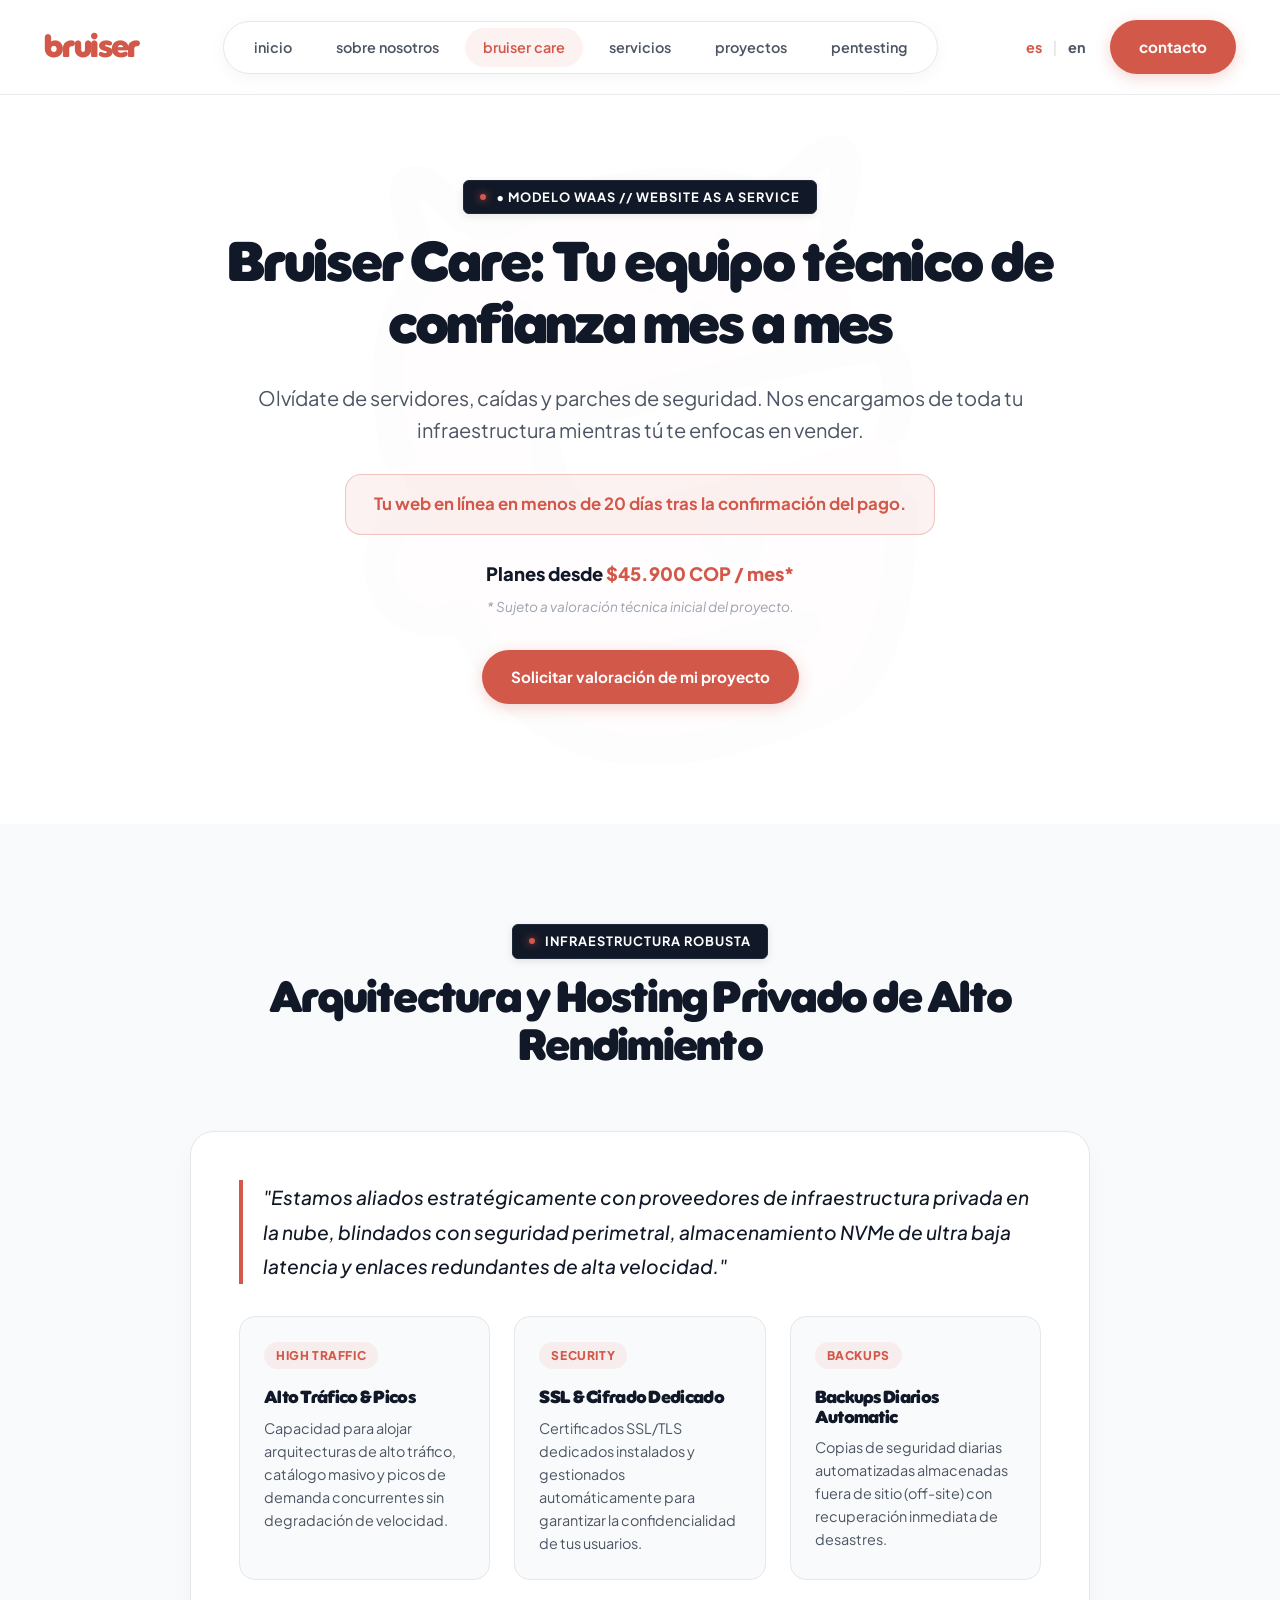
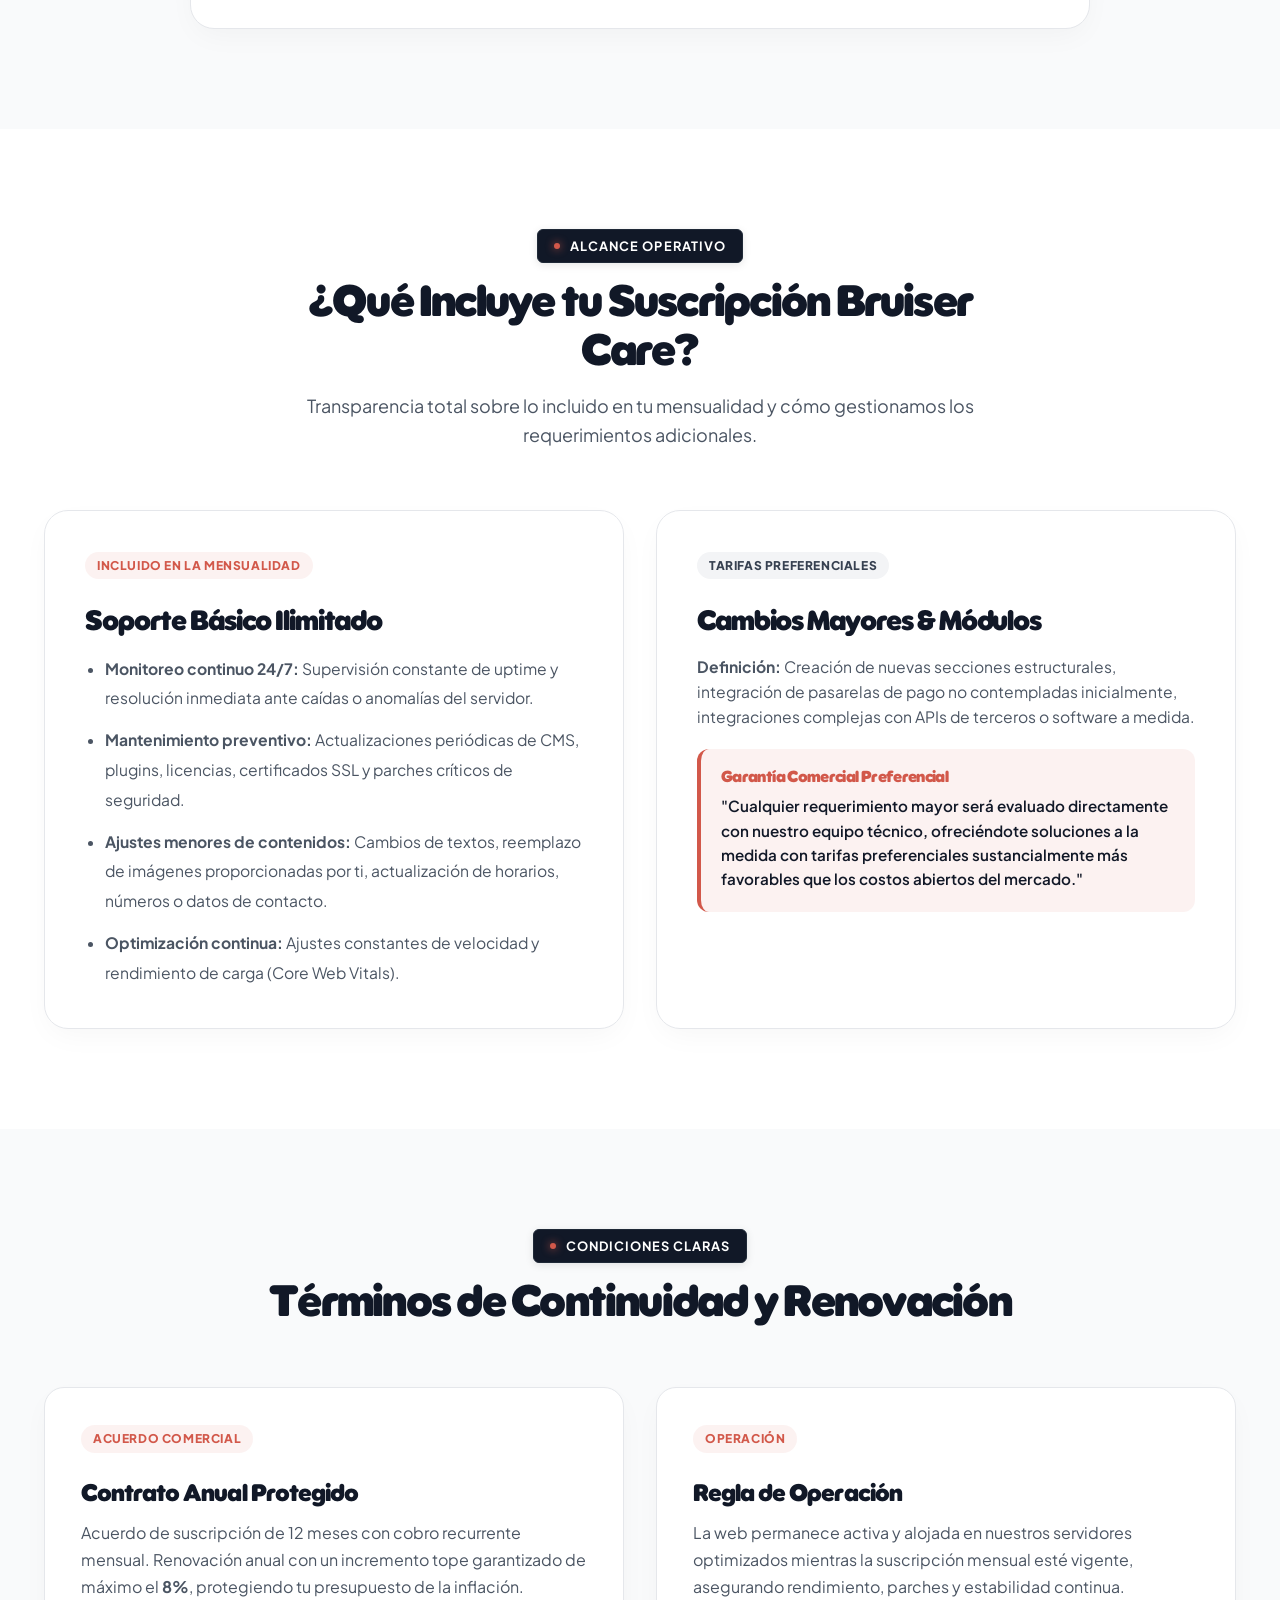
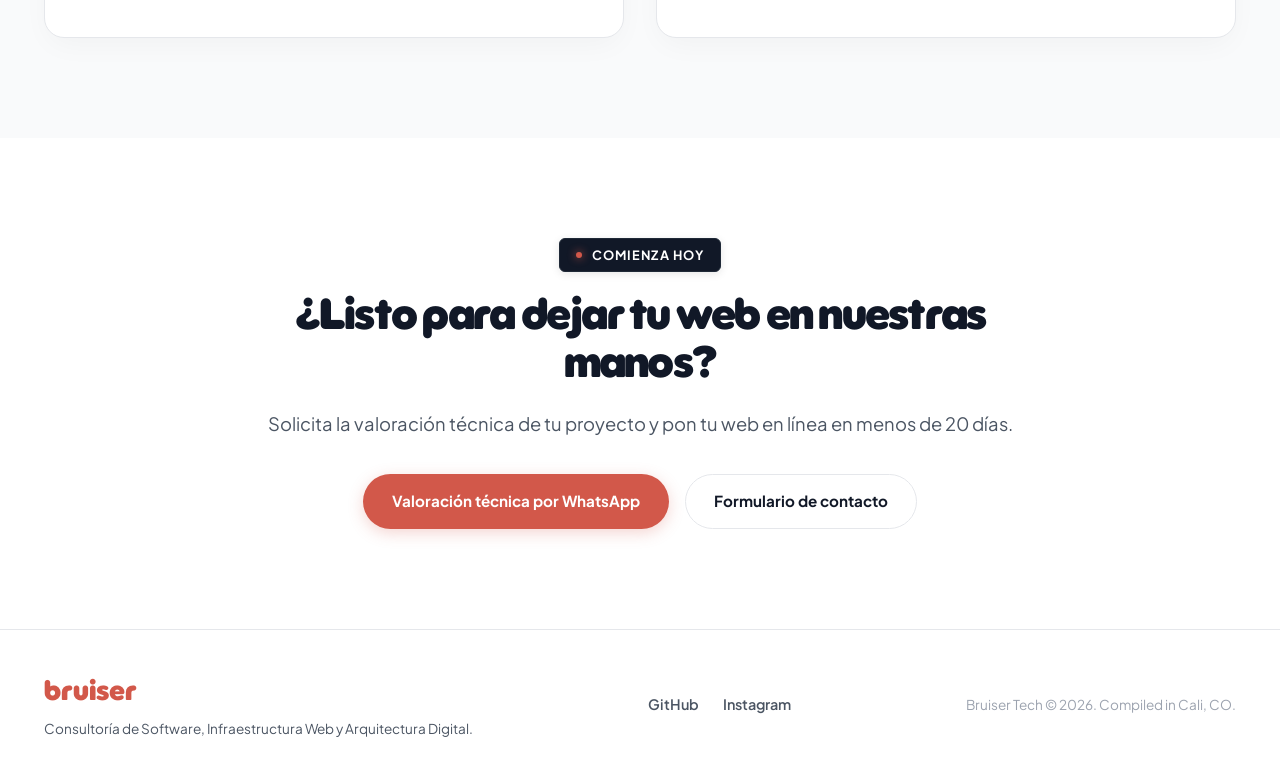
==== bruisercare.html @ eb66a550 "feat: implement Bruiser Care WaaS commercial architecture - Add "bruiser care" navigation link to al" ====
<!DOCTYPE html>
<html lang="es">
<head>
    <meta charset="UTF-8">
    <meta name="viewport" content="width=device-width, initial-scale=1.0">
    <title>Bruiser Care | Website as a Service (WaaS) & Infraestructura Administrada</title>
    <link rel="icon" type="image/png" href="bruisertech.png">
    <link rel="stylesheet" href="style.css">
</head>
<body>

    <!-- Header Navigation -->
    <header class="navbar" id="navbar">
        <div class="nav-container container">
            <a href="index.html" class="nav-logo">
                <span class="logo-text">bruiser</span>
            </a>

            <nav class="nav-menu" id="nav-menu">
                <div class="pill-nav">
                    <a href="index.html" class="nav-link" data-i18n="nav_home">inicio</a>
                    <a href="nosotros.html" class="nav-link" data-i18n="nav_about">sobre nosotros</a>
                    <a href="bruisercare.html" class="nav-link active" data-i18n="nav_bruisercare">bruiser care</a>
                    <a href="servicios.html" class="nav-link" data-i18n="nav_services">servicios</a>
                    <a href="proyectos.html" class="nav-link" data-i18n="nav_projects">proyectos</a>
                    <a href="pentesting.html" class="nav-link" data-i18n="nav_pentesting">pentesting</a>
                </div>
            </nav>

            <div class="nav-actions">
                <div class="lang-toggle">
                    <button class="lang-btn active" id="lang-es" data-lang="es">es</button>
                    <span class="lang-divider">|</span>
                    <button class="lang-btn" id="lang-en" data-lang="en">en</button>
                </div>
                <a href="contacto.html" class="btn btn-primary nav-cta" data-i18n="nav_contact">contacto</a>
                <button class="mobile-toggle" id="mobile-toggle" aria-label="Menu">
                    <span></span>
                    <span></span>
                    <span></span>
                </button>
            </div>
        </div>
    </header>

    <main>
        <!-- 1. Hero Section: Bruiser Care -->
        <section class="hero-section section-padding">
            <div class="container hero-content">
                <div class="badge">
                    <span class="badge-dot"></span>
                    <span data-i18n="care_badge">• MODELO WAAS // WEBSITE AS A SERVICE</span>
                </div>
                <h1 class="hero-title" style="margin-top: 20px; font-size: 3.5rem;" data-i18n="care_title">
                    Bruiser Care: Tu equipo técnico de confianza mes a mes
                </h1>
                <p class="hero-subtitle" style="max-width: 800px; margin-bottom: 28px;" data-i18n="care_subtitle">
                    Olvídate de servidores, caídas y parches de seguridad. Nos encargamos de toda tu infraestructura mientras tú te enfocas en vender.
                </p>

                <!-- Highlight Banner -->
                <div style="background-color: var(--brand-coral-light); border: 1px solid rgba(210, 88, 74, 0.3); border-radius: 16px; padding: 16px 28px; margin-bottom: 24px; font-weight: 700; color: var(--brand-coral); font-size: 1.05rem;" data-i18n="care_speed_highlight">
                    Tu web en línea en menos de 20 días tras la confirmación del pago.
                </div>

                <!-- Price Anchor -->
                <p style="font-size: 1.15rem; font-weight: 800; color: var(--text-primary); margin-bottom: 8px;" data-i18n="care_price_anchor">
                    Planes desde <span style="color: var(--brand-coral);">$45.900 COP / mes*</span>
                </p>
                <p style="font-size: 0.85rem; color: var(--text-muted); font-style: italic; margin-bottom: 32px;" data-i18n="price_disclaimer">
                    * Sujeto a valoración técnica inicial del proyecto.
                </p>

                <!-- CTA Button -->
                <div class="hero-ctas">
                    <a href="https://wa.me/573053862774?text=Hola%20Bruiser%20Tech%2C%20quisiera%20solicitar%20una%20valoraci%C3%B3n%20t%C3%A9cnica%20de%20mi%20proyecto%20para%20Bruiser%20Care" target="_blank" rel="noopener noreferrer" class="btn btn-primary" data-i18n="care_hero_cta">
                        Solicitar valoración de mi proyecto
                    </a>
                </div>
            </div>
        </section>

        <!-- 2. Technical Block: High-Performance Infrastructure -->
        <section class="section-padding bg-secondary">
            <div class="container">
                <div class="section-header">
                    <div class="badge">
                        <span class="badge-dot"></span>
                        <span data-i18n="infra_badge">Infraestructura Robusta</span>
                    </div>
                    <h2 data-i18n="infra_title">Arquitectura y Hosting Privado de Alto Rendimiento</h2>
                </div>

                <div style="max-width: 900px; margin: 0 auto; background-color: var(--bg-card); border: 1px solid var(--border-color); border-radius: 24px; padding: 48px; box-shadow: var(--shadow-card);" class="card-hover">
                    <p style="font-size: 1.2rem; line-height: 1.8; color: var(--text-primary); font-weight: 500; margin-bottom: 32px; font-style: italic; border-left: 4px solid var(--brand-coral); padding-left: 20px;" data-i18n="infra_quote">
                        "Estamos aliados estratégicamente con proveedores de infraestructura privada en la nube, blindados con seguridad perimetral, almacenamiento NVMe de ultra baja latencia y enlaces redundantes de alta velocidad."
                    </p>

                    <div style="display: grid; grid-template-columns: repeat(3, 1fr); gap: 24px;" class="infra-grid">
                        <div style="background-color: var(--bg-secondary); border: 1px solid var(--border-color); border-radius: 16px; padding: 24px;">
                            <span class="service-badge">HIGH TRAFFIC</span>
                            <h4 style="font-size: 1.1rem; margin-bottom: 8px;" data-i18n="infra_feat1_title">Alto Tráfico & Picos</h4>
                            <p style="font-size: 0.9rem; color: var(--text-secondary);" data-i18n="infra_feat1_desc">Capacidad para alojar arquitecturas de alto tráfico, catálogo masivo y picos de demanda concurrentes sin degradación de velocidad.</p>
                        </div>

                        <div style="background-color: var(--bg-secondary); border: 1px solid var(--border-color); border-radius: 16px; padding: 24px;">
                            <span class="service-badge">SECURITY</span>
                            <h4 style="font-size: 1.1rem; margin-bottom: 8px;" data-i18n="infra_feat2_title">SSL & Cifrado Dedicado</h4>
                            <p style="font-size: 0.9rem; color: var(--text-secondary);" data-i18n="infra_feat2_desc">Certificados SSL/TLS dedicados instalados y gestionados automáticamente para garantizar la confidencialidad de tus usuarios.</p>
                        </div>

                        <div style="background-color: var(--bg-secondary); border: 1px solid var(--border-color); border-radius: 16px; padding: 24px;">
                            <span class="service-badge">BACKUPS</span>
                            <h4 style="font-size: 1.1rem; margin-bottom: 8px;" data-i18n="infra_feat3_title">Backups Diarios Automatic</h4>
                            <p style="font-size: 0.9rem; color: var(--text-secondary);" data-i18n="infra_feat3_desc">Copias de seguridad diarias automatizadas almacenadas fuera de sitio (off-site) con recuperación inmediata de desastres.</p>
                        </div>
                    </div>
                </div>
            </div>
        </section>

        <!-- 3. Service Scope: Basic Support vs. Major Changes -->
        <section class="section-padding">
            <div class="container">
                <div class="section-header">
                    <div class="badge">
                        <span class="badge-dot"></span>
                        <span data-i18n="scope_badge">Alcance Operativo</span>
                    </div>
                    <h2 data-i18n="scope_title">¿Qué Incluye tu Suscripción Bruiser Care?</h2>
                    <p data-i18n="scope_subtitle">Transparencia total sobre lo incluido en tu mensualidad y cómo gestionamos los requerimientos adicionales.</p>
                </div>

                <div style="display: grid; grid-template-columns: 1fr 1fr; gap: 32px;" class="two-paths-grid">
                    <!-- Column 1: Soporte Básico Ilimitado -->
                    <div style="background-color: var(--bg-card); border: 1px solid var(--border-color); border-radius: 24px; padding: 40px; box-shadow: var(--shadow-card);" class="card-hover">
                        <div style="margin-bottom: 16px;">
                            <span class="service-badge">INCLUIDO EN LA MENSUALIDAD</span>
                            <h3 style="font-size: 1.75rem; color: var(--text-primary); margin-top: 8px;" data-i18n="scope_basic_title">Soporte Básico Ilimitado</h3>
                        </div>

                        <ul style="padding-left: 20px; color: var(--text-secondary); font-size: 0.98rem; line-height: 1.9; display: flex; flex-direction: column; gap: 12px;">
                            <li data-i18n="scope_basic_1"><strong>Monitoreo continuo 24/7:</strong> Supervisión constante de uptime y resolución inmediata ante caídas o anomalías del servidor.</li>
                            <li data-i18n="scope_basic_2"><strong>Mantenimiento preventivo:</strong> Actualizaciones periódicas de CMS, plugins, licencias, certificados SSL y parches críticos de seguridad.</li>
                            <li data-i18n="scope_basic_3"><strong>Ajustes menores de contenidos:</strong> Cambios de textos, reemplazo de imágenes proporcionadas por ti, actualización de horarios, números o datos de contacto.</li>
                            <li data-i18n="scope_basic_4"><strong>Optimización continua:</strong> Ajustes constantes de velocidad y rendimiento de carga (Core Web Vitals).</li>
                        </ul>
                    </div>

                    <!-- Column 2: Cambios Mayores & Nuevos Módulos -->
                    <div style="background-color: var(--bg-card); border: 1px solid var(--border-color); border-radius: 24px; padding: 40px; box-shadow: var(--shadow-card);" class="card-hover">
                        <div style="margin-bottom: 16px;">
                            <span class="service-badge" style="background: #f3f4f6; color: #374151;">TARIFAS PREFERENCIALES</span>
                            <h3 style="font-size: 1.75rem; color: var(--text-primary); margin-top: 8px;" data-i18n="scope_major_title">Cambios Mayores & Módulos</h3>
                        </div>

                        <p style="color: var(--text-secondary); font-size: 0.98rem; line-height: 1.6; margin-bottom: 20px;" data-i18n="scope_major_def">
                            <strong>Definición:</strong> Creación de nuevas secciones estructurales, integración de pasarelas de pago no contempladas inicialmente, integraciones complejas con APIs de terceros o software a medida.
                        </p>

                        <div style="background-color: var(--brand-coral-light); border-left: 4px solid var(--brand-coral); border-radius: 12px; padding: 20px; margin-top: 20px;">
                            <h4 style="font-size: 1rem; color: var(--brand-coral); margin-bottom: 8px;" data-i18n="scope_guarantee_title">Garantía Comercial Preferencial</h4>
                            <p style="font-size: 0.95rem; color: var(--text-primary); font-weight: 600; line-height: 1.6;" data-i18n="scope_guarantee_desc">
                                "Cualquier requerimiento mayor será evaluado directamente con nuestro equipo técnico, ofreciéndote soluciones a la medida con tarifas preferenciales sustancialmente más favorables que los costos abiertos del mercado."
                            </p>
                        </div>
                    </div>
                </div>
            </div>
        </section>

        <!-- 4. Terms & Continuity -->
        <section class="section-padding bg-secondary">
            <div class="container">
                <div class="section-header">
                    <div class="badge">
                        <span class="badge-dot"></span>
                        <span data-i18n="terms_badge">Condiciones Claras</span>
                    </div>
                    <h2 data-i18n="terms_title">Términos de Continuidad y Renovación</h2>
                </div>

                <div style="display: grid; grid-template-columns: 1fr 1fr; gap: 32px;" class="two-paths-grid">
                    <div style="background-color: var(--bg-card); border: 1px solid var(--border-color); border-radius: 20px; padding: 36px; box-shadow: var(--shadow-card);" class="card-hover">
                        <span class="service-badge">ACUERDO COMERCIAL</span>
                        <h3 style="font-size: 1.5rem; margin-top: 8px; margin-bottom: 12px;" data-i18n="terms_contract_title">Contrato Anual Protegido</h3>
                        <p style="color: var(--text-secondary); font-size: 1rem; line-height: 1.7;" data-i18n="terms_contract_desc">
                            Acuerdo de suscripción de 12 meses con cobro recurrente mensual. Renovación anual con un incremento tope garantizado de máximo el <strong>8%</strong>, protegiendo tu presupuesto de la inflación.
                        </p>
                    </div>

                    <div style="background-color: var(--bg-card); border: 1px solid var(--border-color); border-radius: 20px; padding: 36px; box-shadow: var(--shadow-card);" class="card-hover">
                        <span class="service-badge">OPERACIÓN</span>
                        <h3 style="font-size: 1.5rem; margin-top: 8px; margin-bottom: 12px;" data-i18n="terms_rule_title">Regla de Operación</h3>
                        <p style="color: var(--text-secondary); font-size: 1rem; line-height: 1.7;" data-i18n="terms_rule_desc">
                            La web permanece activa y alojada en nuestros servidores optimizados mientras la suscripción mensual esté vigente, asegurando rendimiento, parches y estabilidad continua.
                        </p>
                    </div>
                </div>
            </div>
        </section>

        <!-- 5. Final CTA / Contact Block -->
        <section class="section-padding">
            <div class="container text-center" style="text-align: center; max-width: 800px; margin: 0 auto;">
                <div class="badge" style="margin: 0 auto 20px;">
                    <span class="badge-dot"></span>
                    <span data-i18n="care_cta_badge">Comienza Hoy</span>
                </div>
                <h2 style="font-size: 2.75rem; margin-bottom: 20px;" data-i18n="care_cta_title">¿Listo para dejar tu web en nuestras manos?</h2>
                <p style="color: var(--text-secondary); font-size: 1.15rem; margin-bottom: 36px;" data-i18n="care_cta_desc">
                    Solicita la valoración técnica de tu proyecto y pon tu web en línea en menos de 20 días.
                </p>

                <div style="display: flex; gap: 16px; justify-content: center; flex-wrap: wrap;">
                    <a href="https://wa.me/573053862774?text=Hola%20Bruiser%20Tech%2C%20quisiera%20solicitar%20una%20valoraci%C3%B3n%20t%C3%A9cnica%20para%20Bruiser%20Care" target="_blank" rel="noopener noreferrer" class="btn btn-primary" data-i18n="care_cta_wa">
                        Valoración técnica por WhatsApp
                    </a>
                    <a href="contacto.html" class="btn btn-secondary" data-i18n="care_cta_form">
                        Formulario de contacto
                    </a>
                </div>
            </div>
        </section>
    </main>

    <!-- Footer -->
    <footer class="footer">
        <div class="container footer-container">
            <div class="footer-brand">
                <a href="index.html" class="footer-logo">bruiser</a>
                <p data-i18n="footer_tagline">Consultoría de Software, Infraestructura Web y Arquitectura Digital.</p>
            </div>

            <div class="footer-links">
                <a href="https://github.com/bruisertech" target="_blank" rel="noopener noreferrer">GitHub</a>
                <a href="https://www.instagram.com/bruiser.tech" target="_blank" rel="noopener noreferrer">Instagram</a>
            </div>

            <div class="footer-copy">
                <p>Bruiser Tech &copy; 2026. Compiled in Cali, CO.</p>
            </div>
        </div>
    </footer>

    <script src="script.js"></script>
</body>
</html>
---- style.css ----
@import url('https://fonts.googleapis.com/css2?family=Plus+Jakarta+Sans:wght@400;500;600;700;800&display=swap');

@font-face {
    font-family: 'LT Saeada Black';
    src: url('LTSaeada-Black.otf') format('opentype');
    font-weight: 900;
    font-style: normal;
    font-display: swap;
}

:root {
    --bg-white: #ffffff;
    --bg-secondary: #f9fafb;
    --bg-card: #ffffff;
    --text-primary: #111827;
    --text-secondary: #4b5563;
    --text-muted: #9ca3af;
    --brand-coral: #d2584a;
    --brand-coral-hover: #e05a47;
    --brand-coral-light: rgba(210, 88, 74, 0.08);
    --border-color: #e5e7eb;
    --border-hover: #d1d5db;
    --shadow-subtle: 0 4px 20px -2px rgba(0, 0, 0, 0.05);
    --shadow-card: 0 10px 30px -5px rgba(0, 0, 0, 0.04);
    --shadow-hover: 0 20px 35px -10px rgba(210, 88, 74, 0.12);
    --font-heading: 'LT Saeada Black', sans-serif;
    --font-body: 'Plus Jakarta Sans', 'Inter', system-ui, -apple-system, sans-serif;
    --max-width: 1240px;
    --transition-fast: 0.2s ease;
    --transition-smooth: 0.3s cubic-bezier(0.16, 1, 0.3, 1);
}

* {
    margin: 0;
    padding: 0;
    box-sizing: border-box;
}

html {
    scroll-behavior: smooth;
    font-size: 16px;
}

body {
    background-color: var(--bg-white);
    font-family: var(--font-body);
    color: var(--text-primary);
    line-height: 1.6;
    overflow-x: hidden;
    position: relative;
    -webkit-font-smoothing: antialiased;
    -moz-osx-font-smoothing: grayscale;
}

/* Watermark Ambient Background */
body::before {
    content: '';
    position: fixed;
    top: 50%;
    left: 50%;
    transform: translate(-50%, -50%);
    width: 70vw;
    height: 70vh;
    max-width: 900px;
    max-height: 900px;
    background-image: url('bruisertech.png');
    background-position: center;
    background-repeat: no-repeat;
    background-size: contain;
    opacity: 0.012;
    pointer-events: none;
    z-index: 0;
}

h1, h2, h3, h4, h5, h6 {
    font-family: var(--font-heading);
    letter-spacing: -0.04em;
    color: var(--text-primary);
    line-height: 1.1;
}

a {
    color: inherit;
    text-decoration: none;
    transition: color var(--transition-fast);
}

.container {
    width: 100%;
    max-width: var(--max-width);
    margin: 0 auto;
    padding: 0 24px;
    position: relative;
    z-index: 1;
}

/* Utility badge & pill components */
.badge {
    display: inline-flex;
    align-items: center;
    gap: 10px;
    padding: 6px 16px;
    border-radius: 6px;
    font-family: var(--font-body);
    font-size: 0.8rem;
    font-weight: 700;
    text-transform: uppercase;
    letter-spacing: 0.08em;
    background-color: #111827;
    color: #ffffff;
    border: 1px solid #1f2937;
    width: fit-content;
    box-shadow: 0 2px 8px rgba(0, 0, 0, 0.1);
}

.badge-dot {
    width: 6px;
    height: 6px;
    border-radius: 50%;
    background-color: var(--brand-coral);
    box-shadow: 0 0 8px var(--brand-coral);
}

/* Button styles */
.btn {
    display: inline-flex;
    align-items: center;
    justify-content: center;
    gap: 10px;
    padding: 14px 28px;
    border-radius: 9999px;
    font-family: var(--font-body);
    font-size: 0.95rem;
    font-weight: 700;
    cursor: pointer;
    transition: all var(--transition-smooth);
    border: 1px solid transparent;
    text-align: center;
    white-space: nowrap;
}

.btn-primary {
    background-color: var(--brand-coral);
    color: #ffffff;
    box-shadow: 0 4px 15px rgba(210, 88, 74, 0.25);
}

.btn-primary:hover {
    background-color: var(--brand-coral-hover);
    transform: translateY(-2px);
    box-shadow: 0 8px 25px rgba(210, 88, 74, 0.35);
}

.btn-secondary {
    background-color: transparent;
    color: var(--text-primary);
    border-color: var(--border-color);
}

.btn-secondary:hover {
    border-color: var(--brand-coral);
    color: var(--brand-coral);
    background-color: var(--bg-secondary);
    transform: translateY(-2px);
}

.btn-full {
    width: 100%;
}

/* Section Header standard */
.section-header {
    text-align: center;
    max-width: 780px;
    margin: 0 auto 60px;
}

.section-header h2 {
    font-size: 2.75rem;
    margin-top: 16px;
    margin-bottom: 16px;
}

.section-header p {
    font-size: 1.125rem;
    color: var(--text-secondary);
}

.bg-secondary {
    background-color: var(--bg-secondary);
}

.section-padding {
    padding: 100px 0;
    position: relative;
    z-index: 1;
}

.card-hover {
    transition: transform var(--transition-smooth), box-shadow var(--transition-smooth), border-color var(--transition-smooth);
}

.card-hover:hover {
    transform: translateY(-5px);
    box-shadow: var(--shadow-hover);
    border-color: rgba(210, 88, 74, 0.3);
}

/* NAVBAR */
.navbar {
    position: fixed;
    top: 0;
    left: 0;
    width: 100%;
    z-index: 1000;
    padding: 20px 0;
    backdrop-filter: blur(12px);
    -webkit-backdrop-filter: blur(12px);
    background: rgba(255, 255, 255, 0.85);
    border-bottom: 1px solid rgba(229, 231, 235, 0.8);
    transition: all var(--transition-fast);
}

.nav-container {
    display: flex;
    align-items: center;
    justify-content: space-between;
}

.nav-logo {
    display: flex;
    align-items: center;
}

.logo-text {
    font-family: var(--font-heading);
    font-size: 2rem;
    color: var(--brand-coral);
    letter-spacing: -0.05em;
    line-height: 1;
}

.pill-nav {
    display: flex;
    align-items: center;
    gap: 8px;
    background-color: #ffffff;
    border: 1px solid var(--border-color);
    padding: 6px 12px;
    border-radius: 9999px;
    box-shadow: var(--shadow-subtle);
}

.nav-link {
    padding: 8px 18px;
    border-radius: 9999px;
    font-size: 0.9rem;
    font-weight: 600;
    color: var(--text-secondary);
    transition: all var(--transition-fast);
    text-transform: lowercase;
}

.nav-link:hover {
    color: var(--brand-coral);
}

.nav-link.active {
    color: var(--brand-coral);
    background-color: var(--brand-coral-light);
}

.nav-actions {
    display: flex;
    align-items: center;
    gap: 20px;
}

.lang-toggle {
    display: flex;
    align-items: center;
    gap: 6px;
    font-size: 0.9rem;
    font-weight: 700;
}

.lang-btn {
    background: none;
    border: none;
    cursor: pointer;
    font-family: inherit;
    font-size: 0.9rem;
    font-weight: 700;
    color: var(--text-secondary);
    padding: 4px;
    transition: color var(--transition-fast);
    text-transform: lowercase;
}

.lang-btn.active {
    color: var(--brand-coral);
}

.lang-divider {
    color: var(--border-color);
}

.mobile-toggle {
    display: none;
    flex-direction: column;
    gap: 5px;
    background: none;
    border: none;
    cursor: pointer;
    padding: 4px;
}

.mobile-toggle span {
    width: 24px;
    height: 2px;
    background-color: var(--text-primary);
    border-radius: 2px;
    transition: all var(--transition-fast);
}

/* HERO SECTION */
.hero-section {
    padding-top: 180px;
    padding-bottom: 120px;
    text-align: center;
}

.hero-content {
    display: flex;
    flex-direction: column;
    align-items: center;
    max-width: 920px;
}

.hero-title {
    font-size: 4rem;
    margin-top: 24px;
    margin-bottom: 24px;
    color: var(--text-primary);
    font-weight: 900;
}

.hero-title .highlight {
    color: var(--brand-coral);
}

.hero-subtitle-script {
    font-size: 1.5rem;
    font-weight: 600;
    font-style: italic;
    color: var(--brand-coral);
    display: block;
    margin-top: 8px;
    margin-bottom: 16px;
    font-family: var(--font-body);
    letter-spacing: normal;
    word-spacing: normal;
}

.text-metallic-chrome {
    font-family: var(--font-heading);
    font-size: 4.25rem;
    font-weight: 900;
    text-transform: uppercase;
    letter-spacing: -0.05em;
    display: block;
    margin-top: 10px;
    line-height: 1.05;
    background: linear-gradient(120deg, #161B22 0%, var(--brand-coral) 25%, #FAFAFA 50%, var(--brand-coral) 75%, #161B22 100%);
    background-size: 200% auto;
    color: transparent;
    -webkit-background-clip: text;
    background-clip: text;
    animation: metallicShimmer 5s linear infinite;
}

@keyframes metallicShimmer {
    0% { background-position: 0% 50%; }
    100% { background-position: 200% 50%; }
}

.hero-subtitle {
    font-size: 1.25rem;
    color: var(--text-secondary);
    max-width: 720px;
    margin-bottom: 40px;
    line-height: 1.6;
}

.hero-ctas {
    display: flex;
    align-items: center;
    justify-content: center;
    gap: 16px;
    flex-wrap: wrap;
}

/* PILLARS / 4 COLUMNS */
.pillars-grid {
    display: grid;
    grid-template-columns: repeat(4, 1fr);
    gap: 24px;
}

.pillar-card {
    background-color: var(--bg-card);
    border: 1px solid var(--border-color);
    border-radius: 20px;
    padding: 36px 28px;
    box-shadow: var(--shadow-card);
    display: flex;
    flex-direction: column;
}

.pillar-icon {
    font-family: var(--font-heading);
    font-size: 1.75rem;
    color: var(--brand-coral);
    margin-bottom: 20px;
    width: 48px;
    height: 48px;
    border-radius: 12px;
    background-color: var(--brand-coral-light);
    display: flex;
    align-items: center;
    justify-content: center;
}

.pillar-card h3 {
    font-size: 1.5rem;
    margin-bottom: 6px;
}

.pillar-subtitle {
    font-size: 0.9rem;
    font-weight: 700;
    color: var(--brand-coral);
    margin-bottom: 14px;
    text-transform: uppercase;
    letter-spacing: 0.02em;
}

.pillar-card p:not(.pillar-subtitle) {
    font-size: 0.95rem;
    color: var(--text-secondary);
}

/* SERVICES GRID */
.services-grid {
    display: grid;
    grid-template-columns: repeat(2, 1fr);
    gap: 30px;
}

.service-card {
    background-color: var(--bg-card);
    border: 1px solid var(--border-color);
    border-radius: 24px;
    padding: 40px;
    box-shadow: var(--shadow-card);
}

.service-badge {
    display: inline-block;
    font-size: 0.75rem;
    font-weight: 800;
    color: var(--brand-coral);
    background-color: var(--brand-coral-light);
    padding: 4px 12px;
    border-radius: 9999px;
    margin-bottom: 20px;
    letter-spacing: 0.05em;
}

.service-card h3 {
    font-size: 1.75rem;
    margin-bottom: 14px;
}

.service-card p {
    color: var(--text-secondary);
    font-size: 1rem;
    line-height: 1.6;
}

/* PORTFOLIO GRID */
.portfolio-grid {
    display: grid;
    grid-template-columns: repeat(2, 1fr);
    gap: 32px;
}

.portfolio-card {
    background-color: var(--bg-card);
    border: 1px solid var(--border-color);
    border-radius: 24px;
    overflow: hidden;
    box-shadow: var(--shadow-card);
    display: flex;
    flex-direction: column;
}

.portfolio-image-wrapper {
    width: 100%;
    height: 280px;
    overflow: hidden;
    background-color: #f3f4f6;
    position: relative;
}

.portfolio-img {
    width: 100%;
    height: 100%;
    object-fit: cover;
    object-position: top;
    transition: transform 0.5s ease;
}

.portfolio-card:hover .portfolio-img {
    transform: scale(1.04);
}

.portfolio-content {
    padding: 32px;
    display: flex;
    flex-direction: column;
    flex-grow: 1;
}

.portfolio-tag {
    font-size: 0.8rem;
    font-weight: 700;
    color: var(--brand-coral);
    margin-bottom: 10px;
    text-transform: uppercase;
}

.portfolio-content h3 {
    font-size: 1.75rem;
    margin-bottom: 12px;
}

.portfolio-content p {
    color: var(--text-secondary);
    font-size: 0.95rem;
    margin-bottom: 20px;
    flex-grow: 1;
}

.portfolio-link {
    font-weight: 700;
    color: var(--brand-coral);
    display: inline-flex;
    align-items: center;
    gap: 6px;
    font-size: 0.95rem;
}

.portfolio-link:hover {
    color: var(--brand-coral-hover);
    transform: translateX(4px);
}

/* TESTIMONIALS */
.testimonials-grid {
    display: grid;
    grid-template-columns: repeat(3, 1fr);
    gap: 28px;
}

.testimonial-card {
    background-color: var(--bg-card);
    border: 1px solid var(--border-color);
    border-radius: 20px;
    padding: 32px;
    box-shadow: var(--shadow-card);
    display: flex;
    flex-direction: column;
    justify-content: space-between;
}

.quote {
    font-size: 0.98rem;
    color: var(--text-secondary);
    font-style: italic;
    margin-bottom: 24px;
    line-height: 1.6;
}

.client-info {
    display: flex;
    align-items: center;
    gap: 14px;
}

.client-avatar {
    width: 44px;
    height: 44px;
    border-radius: 50%;
    background-color: var(--brand-coral-light);
    color: var(--brand-coral);
    font-weight: 800;
    font-size: 0.9rem;
    display: flex;
    align-items: center;
    justify-content: center;
}

.client-info h4 {
    font-size: 1rem;
    font-family: var(--font-body);
    font-weight: 700;
    line-height: 1.2;
}

.client-info p {
    font-size: 0.85rem;
    color: var(--text-muted);
}

/* CONTACT SECTION */
.contact-wrapper {
    display: grid;
    grid-template-columns: 1fr 1fr;
    gap: 60px;
    align-items: start;
}

.contact-info h2 {
    font-size: 2.75rem;
    margin-top: 16px;
    margin-bottom: 16px;
}

.contact-info p {
    font-size: 1.1rem;
    color: var(--text-secondary);
    margin-bottom: 36px;
}

.contact-details {
    display: flex;
    flex-direction: column;
    gap: 20px;
}

.contact-item {
    display: flex;
    align-items: center;
    gap: 16px;
    padding: 16px 20px;
    background-color: var(--bg-card);
    border: 1px solid var(--border-color);
    border-radius: 16px;
    box-shadow: var(--shadow-subtle);
    transition: border-color var(--transition-fast);
}

.contact-item:hover {
    border-color: var(--brand-coral);
}

.icon-box {
    width: 48px;
    height: 48px;
    border-radius: 12px;
    background-color: var(--brand-coral-light);
    font-size: 1.25rem;
    display: flex;
    align-items: center;
    justify-content: center;
}

.contact-item .label {
    display: block;
    font-size: 0.8rem;
    color: var(--text-muted);
    font-weight: 600;
}

.contact-item .value {
    display: block;
    font-size: 1rem;
    font-weight: 700;
    color: var(--text-primary);
}

.contact-form-card {
    background-color: var(--bg-card);
    border: 1px solid var(--border-color);
    border-radius: 24px;
    padding: 40px;
    box-shadow: var(--shadow-card);
}

.form-group {
    margin-bottom: 20px;
}

.form-row {
    display: grid;
    grid-template-columns: 1fr 1fr;
    gap: 16px;
}

.form-group label {
    display: block;
    font-size: 0.88rem;
    font-weight: 600;
    color: var(--text-primary);
    margin-bottom: 8px;
}

.form-group input, .form-group textarea {
    width: 100%;
    padding: 12px 16px;
    border-radius: 12px;
    border: 1px solid var(--border-color);
    font-family: var(--font-body);
    font-size: 0.95rem;
    color: var(--text-primary);
    background-color: var(--bg-secondary);
    transition: all var(--transition-fast);
}

.form-group input:focus, .form-group textarea:focus {
    outline: none;
    border-color: var(--brand-coral);
    background-color: #ffffff;
    box-shadow: 0 0 0 4px var(--brand-coral-light);
}

/* FOOTER */
.footer {
    background-color: #ffffff;
    border-top: 1px solid var(--border-color);
    padding: 40px 0;
}

.footer-container {
    display: flex;
    align-items: center;
    justify-content: space-between;
    flex-wrap: wrap;
    gap: 20px;
}

.footer-logo {
    font-family: var(--font-heading);
    font-size: 1.75rem;
    color: var(--brand-coral);
}

.footer-brand p {
    font-size: 0.85rem;
    color: var(--text-secondary);
    margin-top: 4px;
}

.footer-links {
    display: flex;
    gap: 24px;
}

.footer-links a {
    font-size: 0.9rem;
    font-weight: 600;
    color: var(--text-secondary);
}

.footer-links a:hover {
    color: var(--brand-coral);
}

.footer-copy {
    font-size: 0.85rem;
    color: var(--text-muted);
}

/* RESPONSIVE BREAKPOINTS */
@media (max-width: 1024px) {
    .pillars-grid {
        grid-template-columns: repeat(2, 1fr);
    }
    .hero-title {
        font-size: 3.25rem;
    }
    .testimonials-grid {
        grid-template-columns: repeat(2, 1fr);
    }
}

@media (max-width: 768px) {
    .nav-menu {
        position: fixed;
        top: 80px;
        left: 0;
        width: 100%;
        background: rgba(255, 255, 255, 0.98);
        backdrop-filter: blur(12px);
        padding: 24px;
        border-bottom: 1px solid var(--border-color);
        display: none;
    }

    .nav-menu.mobile-open {
        display: block;
    }

    .pill-nav {
        flex-direction: column;
        border-radius: 16px;
        padding: 12px;
    }

    .nav-link {
        width: 100%;
        text-align: center;
    }

    .mobile-toggle {
        display: flex;
    }

    .nav-cta {
        display: none;
    }

    .hero-title {
        font-size: 2.5rem;
    }

    .services-grid, .portfolio-grid, .testimonials-grid, .contact-wrapper, .two-paths-grid, .infra-grid {
        grid-template-columns: 1fr;
    }

    .form-row {
        grid-template-columns: 1fr;
    }

    .footer-container {
        flex-direction: column;
        text-align: center;
    }
}
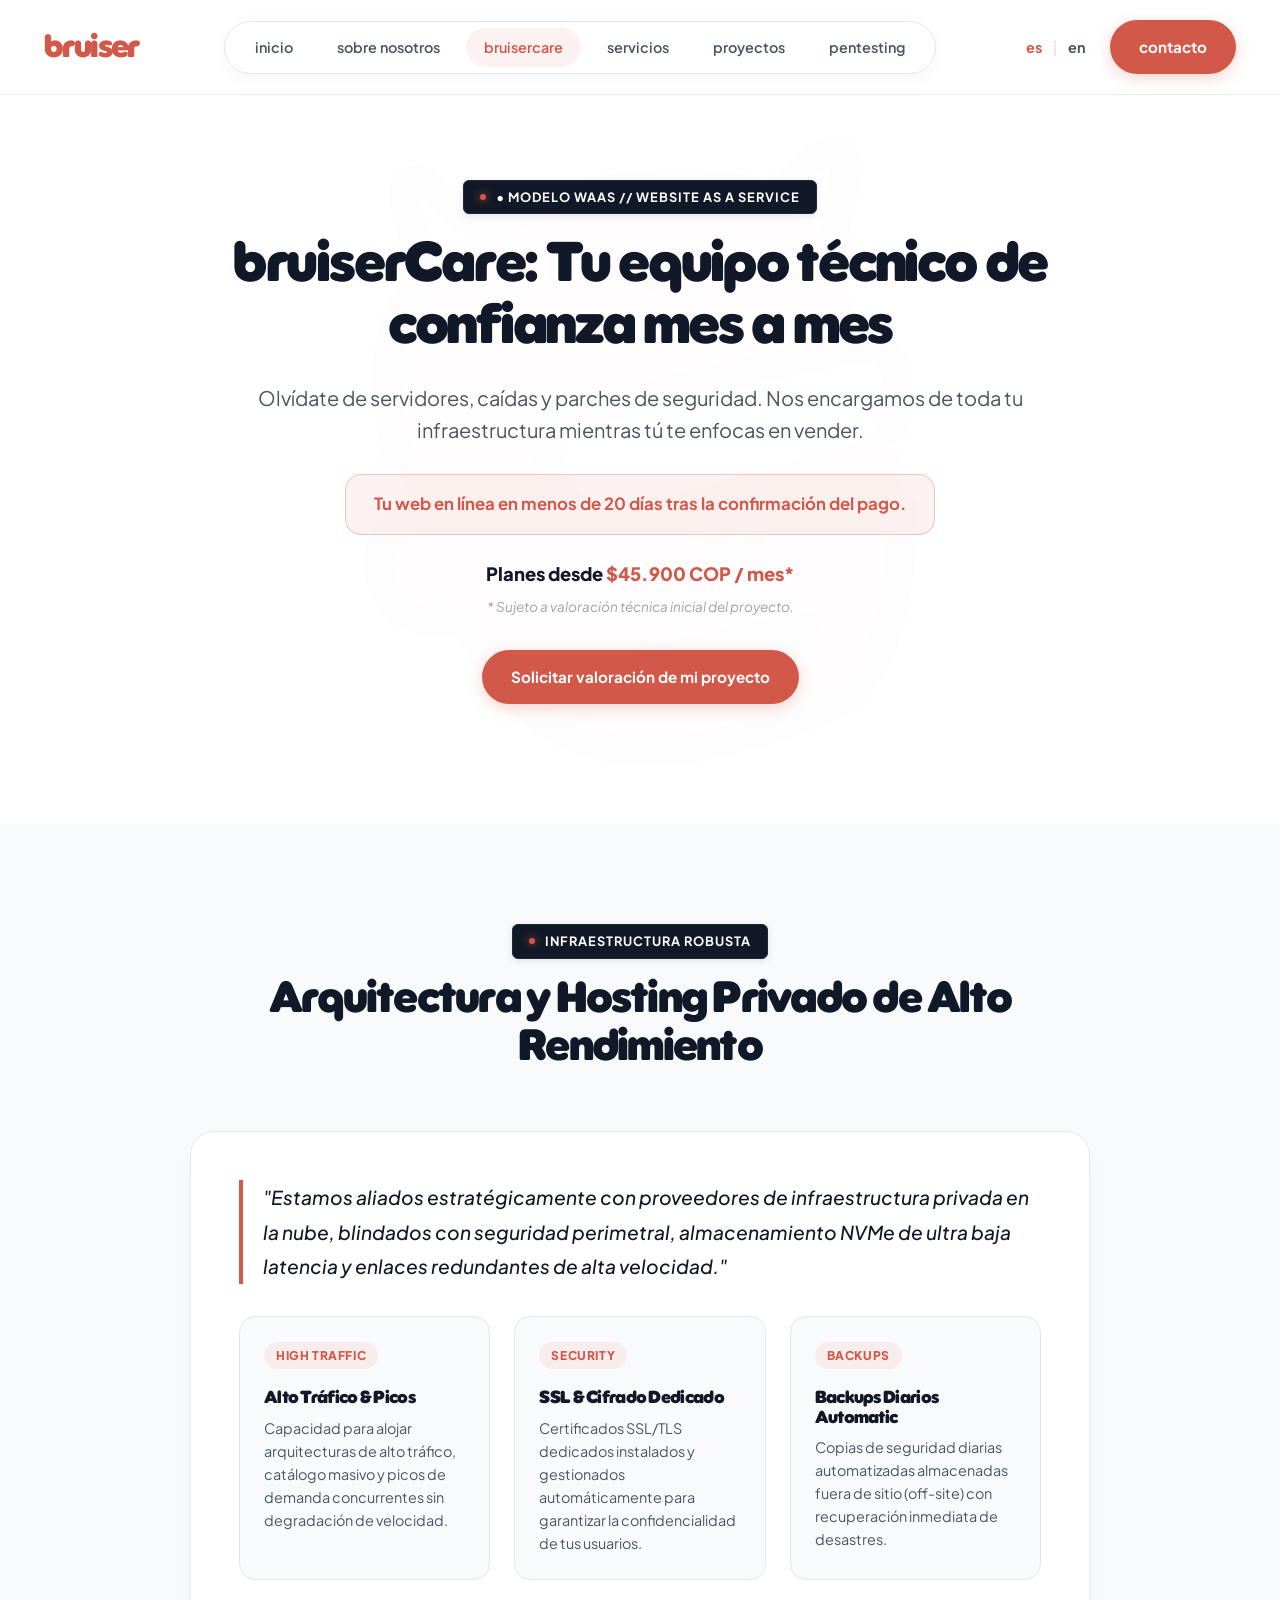
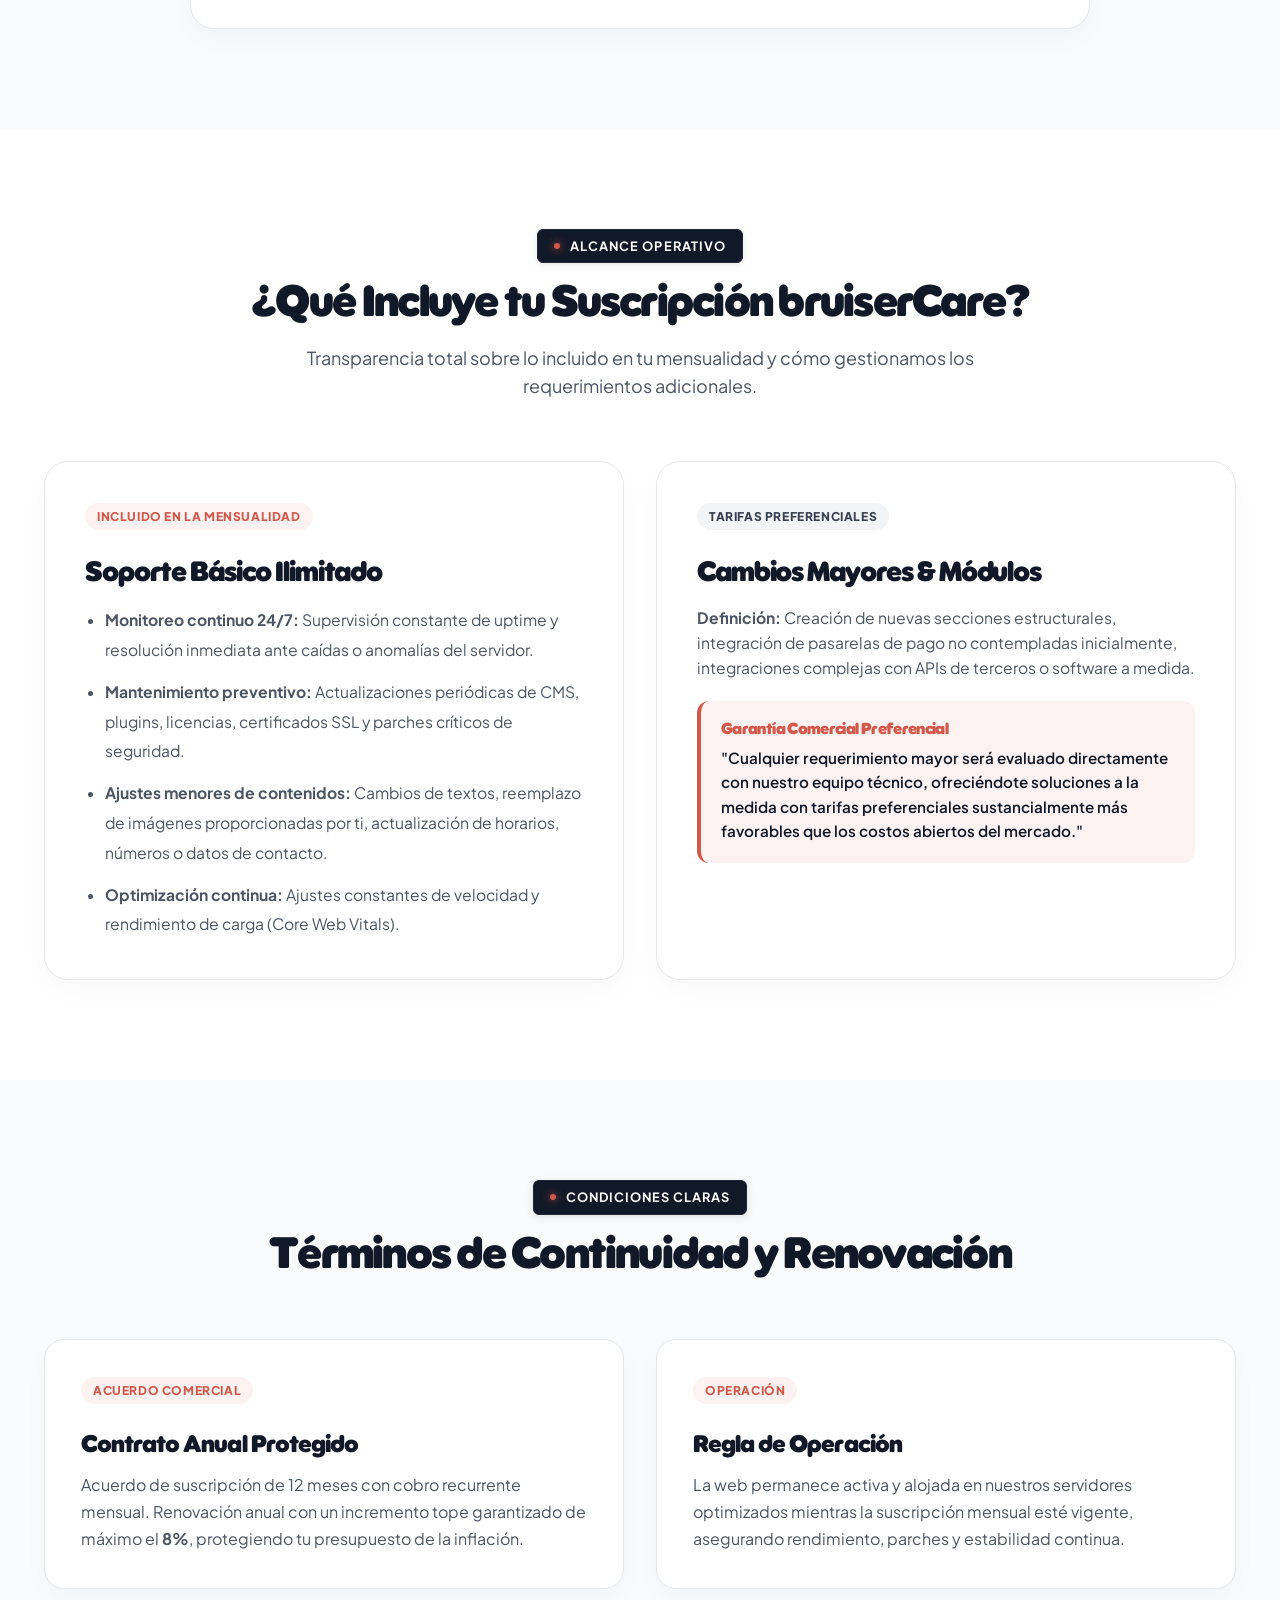
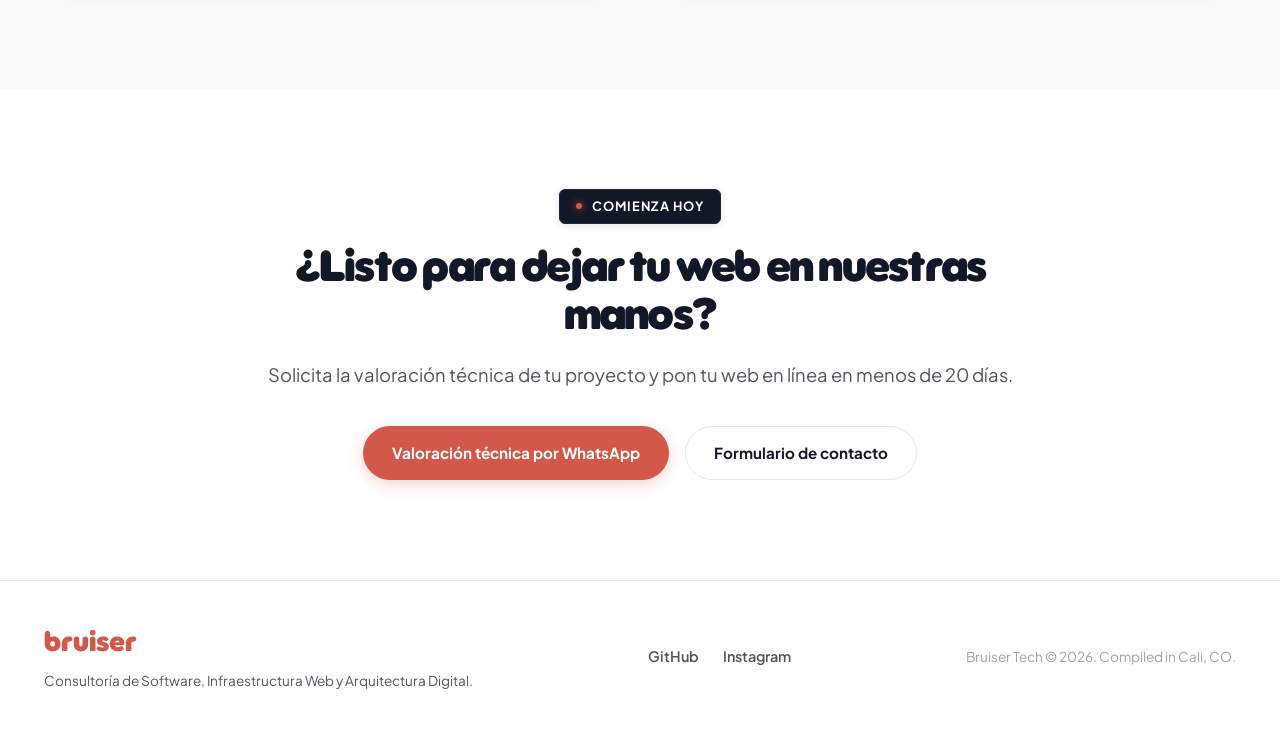
==== commit 6f058ca5: "fix(branding): enforce bruiserCare camelCase naming and LT Saeada lowercase styling - Standardize 'b" ====
--- a/bruisercare.html
+++ b/bruisercare.html
@@ -3,7 +3,7 @@
 <head>
     <meta charset="UTF-8">
     <meta name="viewport" content="width=device-width, initial-scale=1.0">
-    <title>Bruiser Care | Website as a Service (WaaS) & Infraestructura Administrada</title>
+    <title>bruiserCare | Website as a Service (WaaS) & Infraestructura Administrada</title>
     <link rel="icon" type="image/png" href="bruisertech.png">
     <link rel="stylesheet" href="style.css">
 </head>
@@ -20,7 +20,7 @@
                 <div class="pill-nav">
                     <a href="index.html" class="nav-link" data-i18n="nav_home">inicio</a>
                     <a href="nosotros.html" class="nav-link" data-i18n="nav_about">sobre nosotros</a>
-                    <a href="bruisercare.html" class="nav-link active" data-i18n="nav_bruisercare">bruiser care</a>
+                    <a href="bruisercare.html" class="nav-link active" data-i18n="nav_bruisercare">bruiserCare</a>
                     <a href="servicios.html" class="nav-link" data-i18n="nav_services">servicios</a>
                     <a href="proyectos.html" class="nav-link" data-i18n="nav_projects">proyectos</a>
                     <a href="pentesting.html" class="nav-link" data-i18n="nav_pentesting">pentesting</a>
@@ -44,7 +44,7 @@
     </header>
 
     <main>
-        <!-- 1. Hero Section: Bruiser Care -->
+        <!-- 1. Hero Section: bruiserCare -->
         <section class="hero-section section-padding">
             <div class="container hero-content">
                 <div class="badge">
@@ -52,7 +52,7 @@
                     <span data-i18n="care_badge">• MODELO WAAS // WEBSITE AS A SERVICE</span>
                 </div>
                 <h1 class="hero-title" style="margin-top: 20px; font-size: 3.5rem;" data-i18n="care_title">
-                    Bruiser Care: Tu equipo técnico de confianza mes a mes
+                    bruiserCare: Tu equipo técnico de confianza mes a mes
                 </h1>
                 <p class="hero-subtitle" style="max-width: 800px; margin-bottom: 28px;" data-i18n="care_subtitle">
                     Olvídate de servidores, caídas y parches de seguridad. Nos encargamos de toda tu infraestructura mientras tú te enfocas en vender.
@@ -73,7 +73,7 @@
 
                 <!-- CTA Button -->
                 <div class="hero-ctas">
-                    <a href="https://wa.me/573053862774?text=Hola%20Bruiser%20Tech%2C%20quisiera%20solicitar%20una%20valoraci%C3%B3n%20t%C3%A9cnica%20de%20mi%20proyecto%20para%20Bruiser%20Care" target="_blank" rel="noopener noreferrer" class="btn btn-primary" data-i18n="care_hero_cta">
+                    <a href="https://wa.me/573053862774?text=Hola%20Bruiser%20Tech%2C%20quisiera%20solicitar%20una%20valoraci%C3%B3n%20t%C3%A9cnica%20de%20mi%20proyecto%20para%20bruiserCare" target="_blank" rel="noopener noreferrer" class="btn btn-primary" data-i18n="care_hero_cta">
                         Solicitar valoración de mi proyecto
                     </a>
                 </div>
@@ -127,7 +127,7 @@
                         <span class="badge-dot"></span>
                         <span data-i18n="scope_badge">Alcance Operativo</span>
                     </div>
-                    <h2 data-i18n="scope_title">¿Qué Incluye tu Suscripción Bruiser Care?</h2>
+                    <h2 data-i18n="scope_title">¿Qué Incluye tu Suscripción bruiserCare?</h2>
                     <p data-i18n="scope_subtitle">Transparencia total sobre lo incluido en tu mensualidad y cómo gestionamos los requerimientos adicionales.</p>
                 </div>
 
@@ -213,7 +213,7 @@
                 </p>
 
                 <div style="display: flex; gap: 16px; justify-content: center; flex-wrap: wrap;">
-                    <a href="https://wa.me/573053862774?text=Hola%20Bruiser%20Tech%2C%20quisiera%20solicitar%20una%20valoraci%C3%B3n%20t%C3%A9cnica%20para%20Bruiser%20Care" target="_blank" rel="noopener noreferrer" class="btn btn-primary" data-i18n="care_cta_wa">
+                    <a href="https://wa.me/573053862774?text=Hola%20Bruiser%20Tech%2C%20quisiera%20solicitar%20una%20valoraci%C3%B3n%20t%C3%A9cnica%20para%20bruiserCare" target="_blank" rel="noopener noreferrer" class="btn btn-primary" data-i18n="care_cta_wa">
                         Valoración técnica por WhatsApp
                     </a>
                     <a href="contacto.html" class="btn btn-secondary" data-i18n="care_cta_form">
--- a/style.css
+++ b/style.css
@@ -366,7 +366,6 @@
     font-family: var(--font-heading);
     font-size: 4.25rem;
     font-weight: 900;
-    text-transform: uppercase;
     letter-spacing: -0.05em;
     display: block;
     margin-top: 10px;
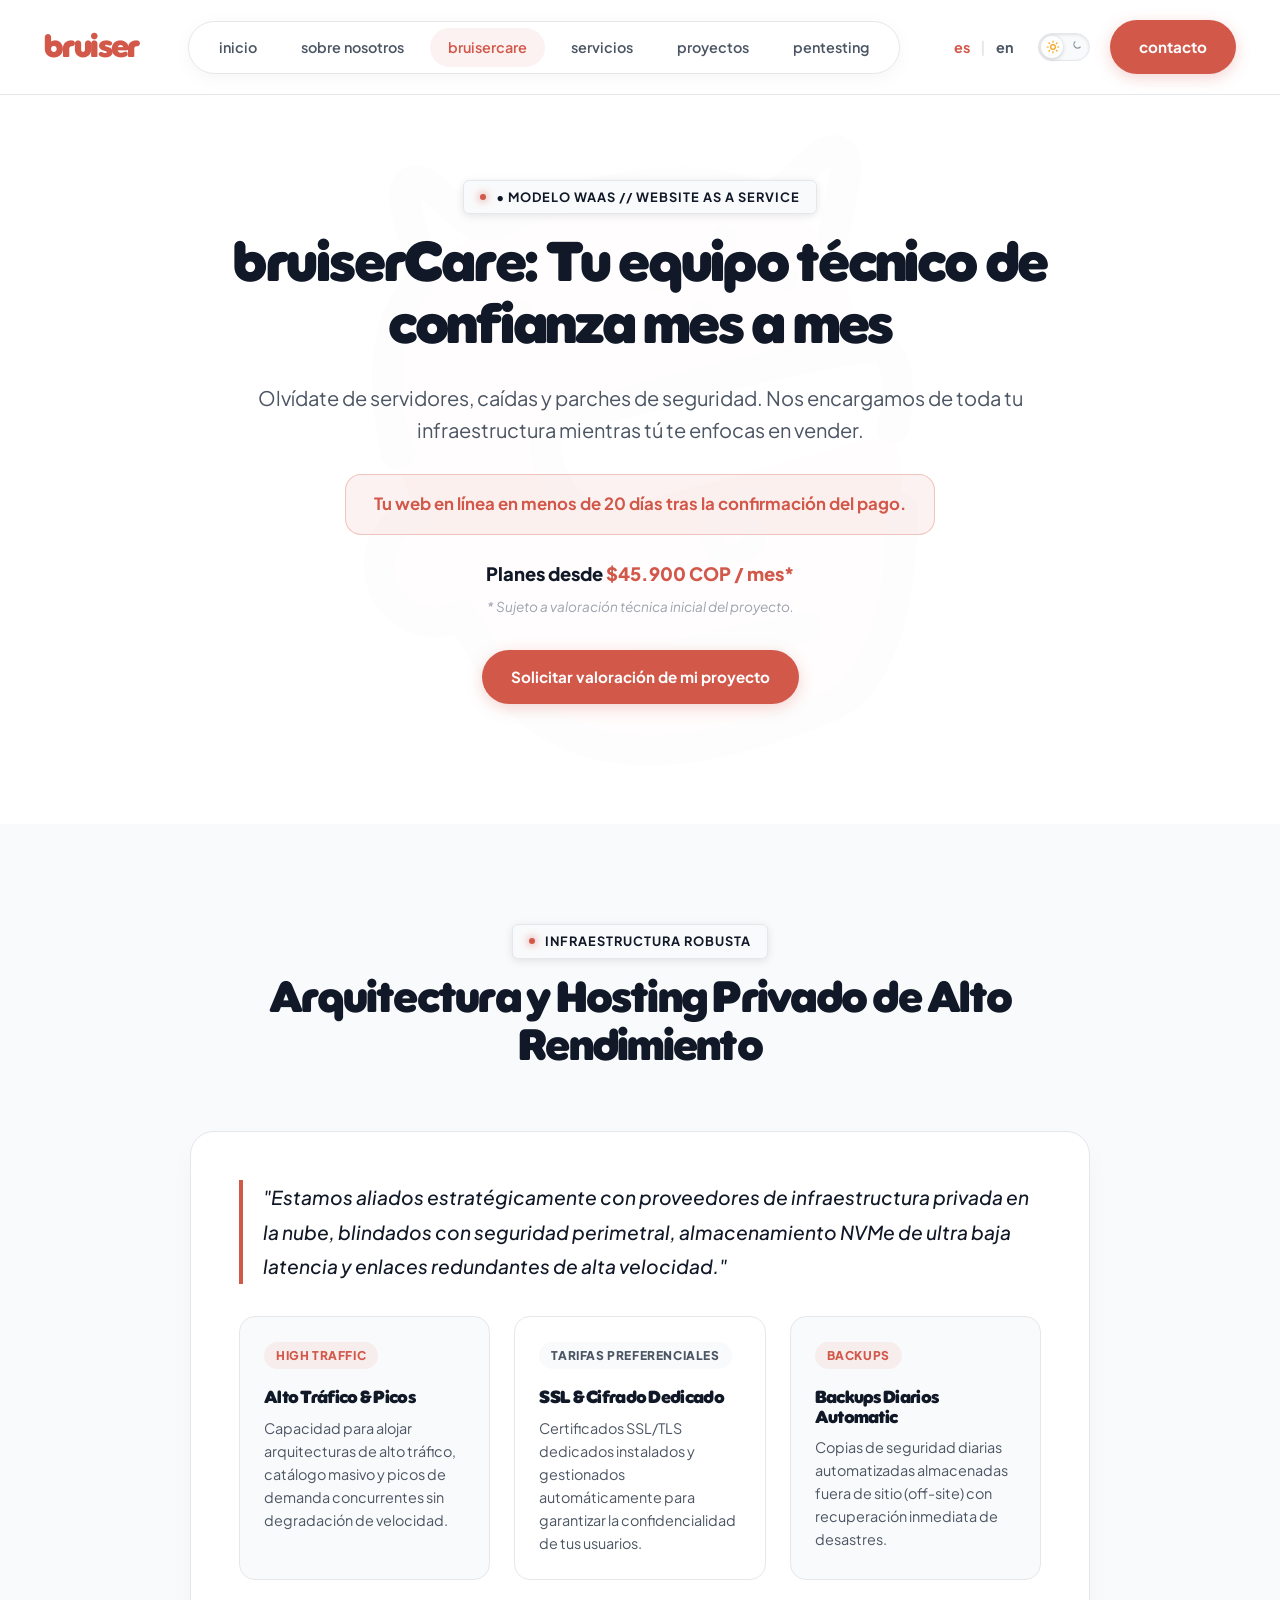
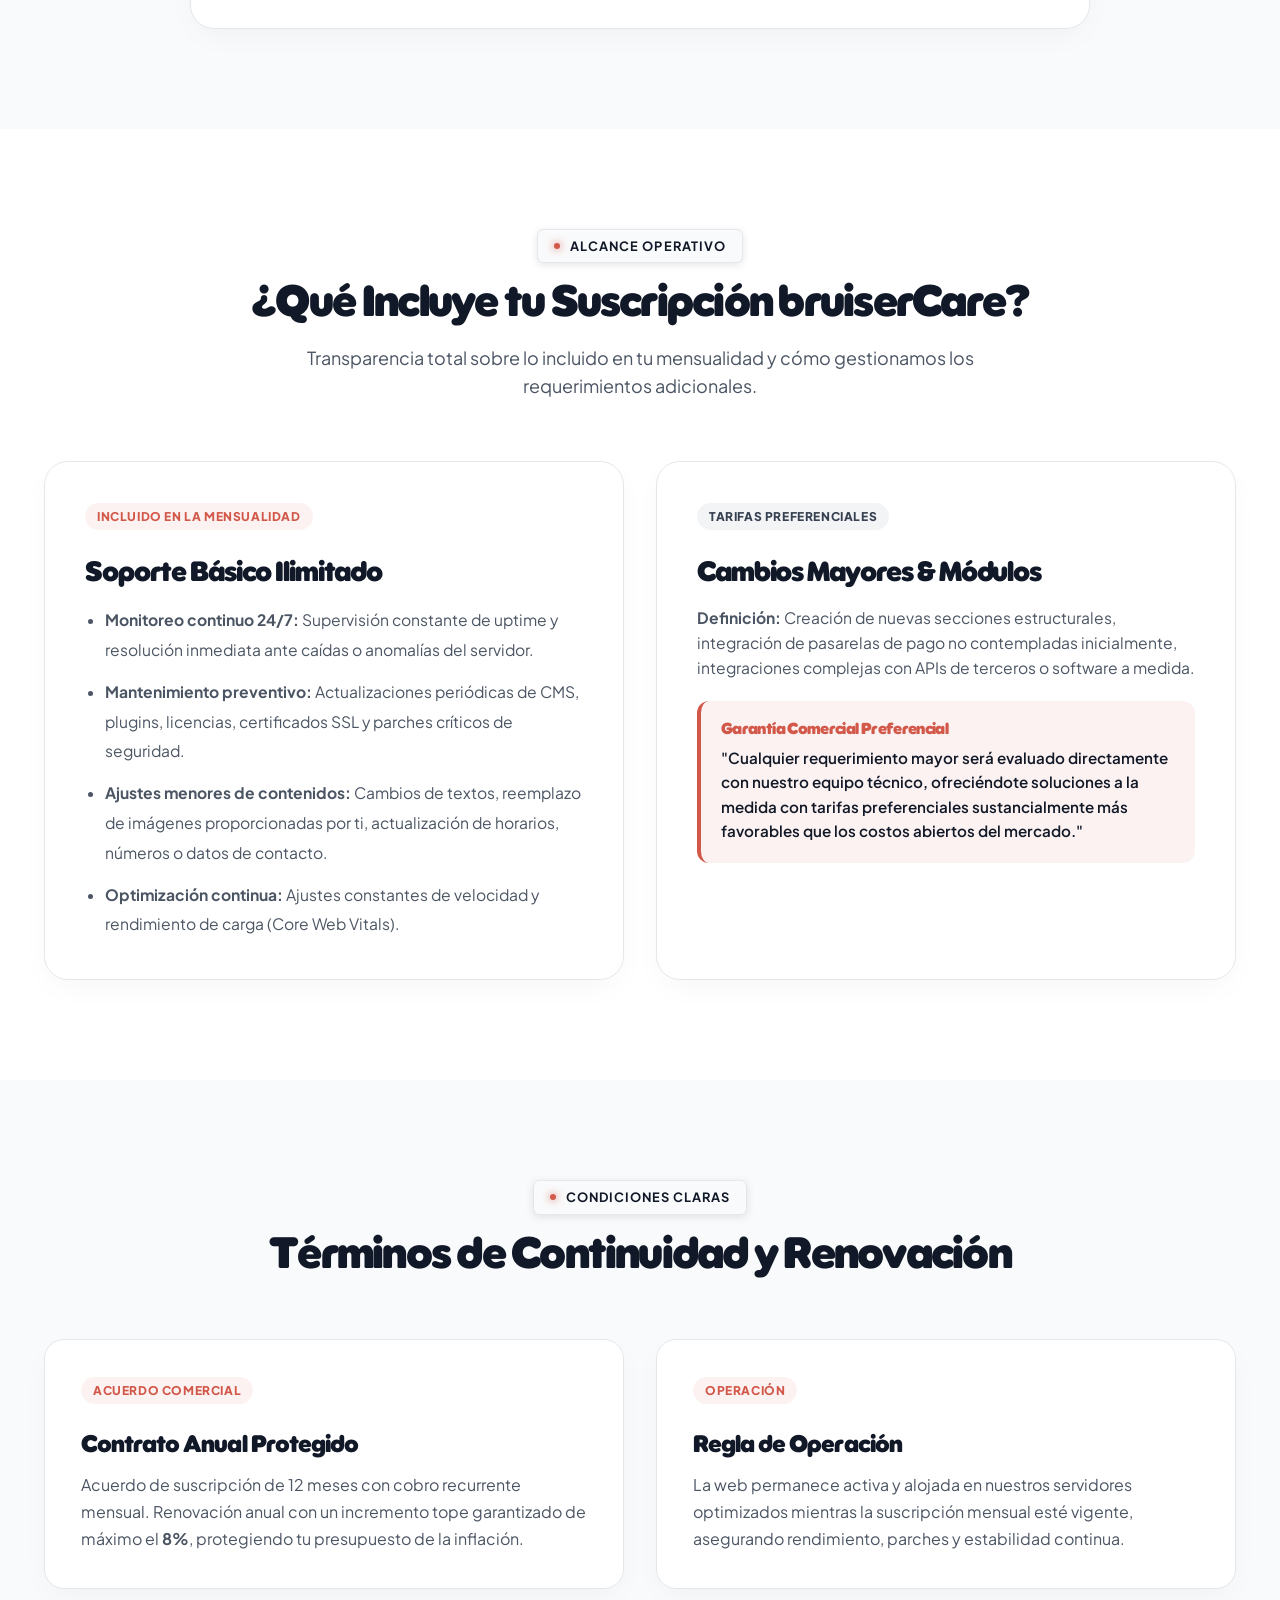
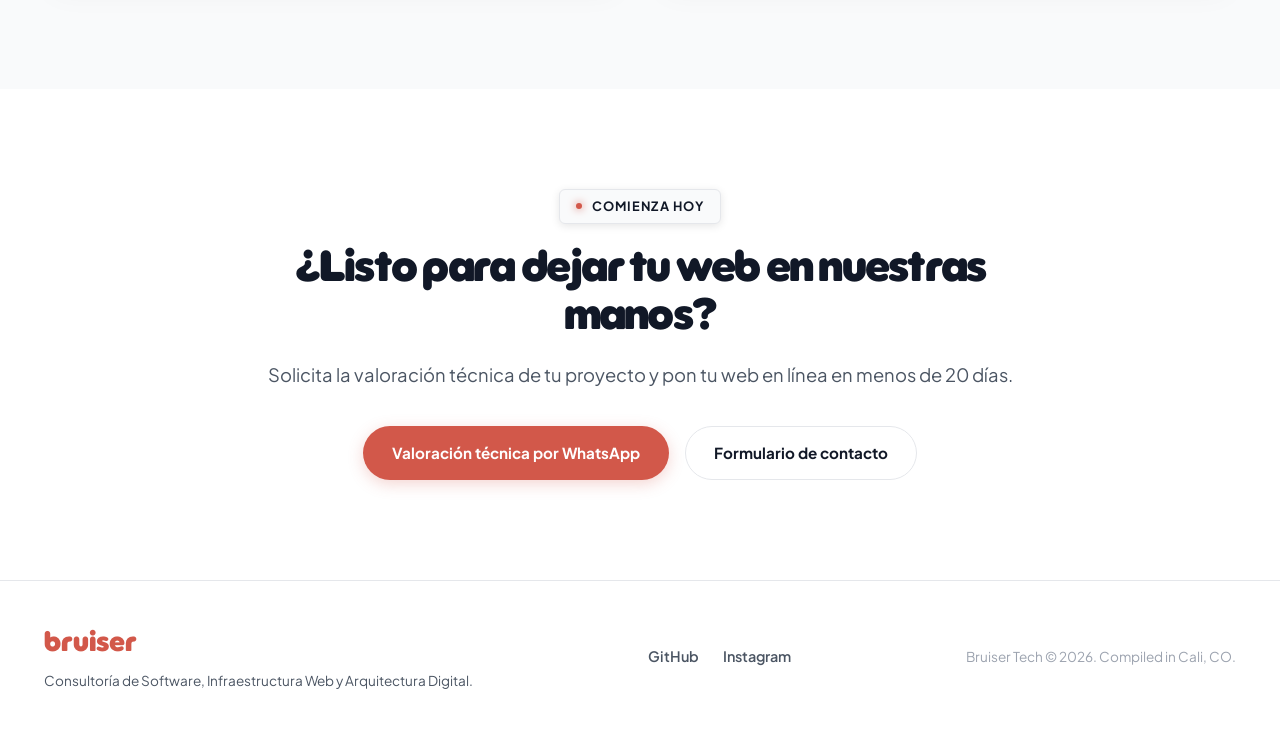
==== commit 91c19ee1: "feat: add light and dark mode theme toggle switch Add an Apple-style pill switch with sun and moon S" ====
--- a/bruisercare.html
+++ b/bruisercare.html
@@ -33,6 +33,15 @@
                     <span class="lang-divider">|</span>
                     <button class="lang-btn" id="lang-en" data-lang="en">en</button>
                 </div>
+                <button class="theme-toggle-btn" id="theme-toggle" aria-label="Cambiar modo de color">
+                    <span class="theme-icon theme-icon-sun">
+                        <svg xmlns="http://www.w3.org/2000/svg" viewBox="0 0 24 24" fill="none" stroke="currentColor" stroke-width="2" stroke-linecap="round" stroke-linejoin="round"><circle cx="12" cy="12" r="4"/><path d="M12 2v2M12 20v2M4.93 4.93l1.41 1.41M17.66 17.66l1.41 1.41M2 12h2M20 12h2M4.93 19.07l1.41-1.41M17.66 6.34l1.41-1.41"/></svg>
+                    </span>
+                    <span class="theme-icon theme-icon-moon">
+                        <svg xmlns="http://www.w3.org/2000/svg" viewBox="0 0 24 24" fill="none" stroke="currentColor" stroke-width="2" stroke-linecap="round" stroke-linejoin="round"><path d="M12 3a6 6 0 0 0 9 9 9 0 1 1-9-9Z"/></svg>
+                    </span>
+                    <span class="theme-toggle-thumb"></span>
+                </button>
                 <a href="contacto.html" class="btn btn-primary nav-cta" data-i18n="nav_contact">contacto</a>
                 <button class="mobile-toggle" id="mobile-toggle" aria-label="Menu">
                     <span></span>
@@ -96,15 +105,15 @@
                         "Estamos aliados estratégicamente con proveedores de infraestructura privada en la nube, blindados con seguridad perimetral, almacenamiento NVMe de ultra baja latencia y enlaces redundantes de alta velocidad."
                     </p>
 
-                    <div style="display: grid; grid-template-columns: repeat(3, 1fr); gap: 24px;" class="infra-grid">
+                    <div class="infra-grid" style="display: grid; gap: 24px;">
                         <div style="background-color: var(--bg-secondary); border: 1px solid var(--border-color); border-radius: 16px; padding: 24px;">
                             <span class="service-badge">HIGH TRAFFIC</span>
                             <h4 style="font-size: 1.1rem; margin-bottom: 8px;" data-i18n="infra_feat1_title">Alto Tráfico & Picos</h4>
                             <p style="font-size: 0.9rem; color: var(--text-secondary);" data-i18n="infra_feat1_desc">Capacidad para alojar arquitecturas de alto tráfico, catálogo masivo y picos de demanda concurrentes sin degradación de velocidad.</p>
                         </div>
 
-                        <div style="background-color: var(--bg-secondary); border: 1px solid var(--border-color); border-radius: 16px; padding: 24px;">
-                            <span class="service-badge">SECURITY</span>
+                        <div style="background-color: var(--bg-card); border: 1px solid var(--border-color); border-radius: 16px; padding: 24px;">
+                            <span class="service-badge" style="background: var(--bg-secondary); color: var(--text-secondary);">TARIFAS PREFERENCIALES</span>
                             <h4 style="font-size: 1.1rem; margin-bottom: 8px;" data-i18n="infra_feat2_title">SSL & Cifrado Dedicado</h4>
                             <p style="font-size: 0.9rem; color: var(--text-secondary);" data-i18n="infra_feat2_desc">Certificados SSL/TLS dedicados instalados y gestionados automáticamente para garantizar la confidencialidad de tus usuarios.</p>
                         </div>
@@ -131,7 +140,7 @@
                     <p data-i18n="scope_subtitle">Transparencia total sobre lo incluido en tu mensualidad y cómo gestionamos los requerimientos adicionales.</p>
                 </div>
 
-                <div style="display: grid; grid-template-columns: 1fr 1fr; gap: 32px;" class="two-paths-grid">
+                <div class="two-paths-grid">
                     <!-- Column 1: Soporte Básico Ilimitado -->
                     <div style="background-color: var(--bg-card); border: 1px solid var(--border-color); border-radius: 24px; padding: 40px; box-shadow: var(--shadow-card);" class="card-hover">
                         <div style="margin-bottom: 16px;">
@@ -180,7 +189,7 @@
                     <h2 data-i18n="terms_title">Términos de Continuidad y Renovación</h2>
                 </div>
 
-                <div style="display: grid; grid-template-columns: 1fr 1fr; gap: 32px;" class="two-paths-grid">
+                <div class="two-paths-grid">
                     <div style="background-color: var(--bg-card); border: 1px solid var(--border-color); border-radius: 20px; padding: 36px; box-shadow: var(--shadow-card);" class="card-hover">
                         <span class="service-badge">ACUERDO COMERCIAL</span>
                         <h3 style="font-size: 1.5rem; margin-top: 8px; margin-bottom: 12px;" data-i18n="terms_contract_title">Contrato Anual Protegido</h3>
--- a/style.css
+++ b/style.css
@@ -12,6 +12,7 @@
     --bg-white: #ffffff;
     --bg-secondary: #f9fafb;
     --bg-card: #ffffff;
+    --bg-navbar: rgba(255, 255, 255, 0.85);
     --text-primary: #111827;
     --text-secondary: #4b5563;
     --text-muted: #9ca3af;
@@ -28,12 +29,38 @@
     --max-width: 1240px;
     --transition-fast: 0.2s ease;
     --transition-smooth: 0.3s cubic-bezier(0.16, 1, 0.3, 1);
+    --watermark-opacity: 0.012;
+}
+
+[data-theme="dark"] {
+    --bg-white: #0d1117;
+    --bg-secondary: #161b22;
+    --bg-card: #161b22;
+    --bg-navbar: rgba(13, 17, 23, 0.85);
+    --text-primary: #f0f6fc;
+    --text-secondary: #8b949e;
+    --text-muted: #6e7681;
+    --brand-coral: #e05a47;
+    --brand-coral-hover: #f06a57;
+    --brand-coral-light: rgba(224, 90, 71, 0.15);
+    --border-color: #30363d;
+    --border-hover: #484f58;
+    --shadow-subtle: 0 4px 20px -2px rgba(0, 0, 0, 0.3);
+    --shadow-card: 0 10px 30px -5px rgba(0, 0, 0, 0.4);
+    --shadow-hover: 0 20px 35px -10px rgba(224, 90, 71, 0.2);
+    --watermark-opacity: 0.03;
 }
 
 * {
     margin: 0;
     padding: 0;
     box-sizing: border-box;
+}
+
+html, body {
+    max-width: 100vw;
+    overflow-x: hidden !important;
+    position: relative;
 }
 
 html {
@@ -46,10 +73,13 @@
     font-family: var(--font-body);
     color: var(--text-primary);
     line-height: 1.6;
-    overflow-x: hidden;
-    position: relative;
     -webkit-font-smoothing: antialiased;
     -moz-osx-font-smoothing: grayscale;
+}
+
+h1, h2, h3, h4, h5, h6, p, span, a, li {
+    overflow-wrap: break-word;
+    word-break: break-word;
 }
 
 /* Watermark Ambient Background */
@@ -67,7 +97,7 @@
     background-position: center;
     background-repeat: no-repeat;
     background-size: contain;
-    opacity: 0.012;
+    opacity: var(--watermark-opacity);
     pointer-events: none;
     z-index: 0;
 }
@@ -106,9 +136,9 @@
     font-weight: 700;
     text-transform: uppercase;
     letter-spacing: 0.08em;
-    background-color: #111827;
-    color: #ffffff;
-    border: 1px solid #1f2937;
+    background-color: var(--bg-secondary);
+    color: var(--text-primary);
+    border: 1px solid var(--border-color);
     width: fit-content;
     box-shadow: 0 2px 8px rgba(0, 0, 0, 0.1);
 }
@@ -216,8 +246,8 @@
     padding: 20px 0;
     backdrop-filter: blur(12px);
     -webkit-backdrop-filter: blur(12px);
-    background: rgba(255, 255, 255, 0.85);
-    border-bottom: 1px solid rgba(229, 231, 235, 0.8);
+    background: var(--bg-navbar);
+    border-bottom: 1px solid var(--border-color);
     transition: all var(--transition-fast);
 }
 
@@ -244,7 +274,7 @@
     display: flex;
     align-items: center;
     gap: 8px;
-    background-color: #ffffff;
+    background-color: var(--bg-card);
     border: 1px solid var(--border-color);
     padding: 6px 12px;
     border-radius: 9999px;
@@ -303,6 +333,75 @@
 
 .lang-divider {
     color: var(--border-color);
+}
+
+/* Theme Switcher Pill (Apple-Style) */
+.theme-toggle-btn {
+    position: relative;
+    width: 52px;
+    height: 28px;
+    background-color: var(--bg-secondary);
+    border: 1px solid var(--border-color);
+    border-radius: 9999px;
+    padding: 3px;
+    cursor: pointer;
+    display: flex;
+    align-items: center;
+    justify-content: space-between;
+    transition: background-color var(--transition-smooth), border-color var(--transition-smooth);
+    box-shadow: inset 0 1px 3px rgba(0, 0, 0, 0.1);
+}
+
+.theme-toggle-btn:hover {
+    border-color: var(--border-hover);
+}
+
+.theme-toggle-thumb {
+    position: absolute;
+    top: 2px;
+    left: 2px;
+    width: 22px;
+    height: 22px;
+    border-radius: 50%;
+    background-color: var(--bg-card);
+    box-shadow: 0 1px 4px rgba(0, 0, 0, 0.2);
+    transition: transform 0.3s cubic-bezier(0.34, 1.56, 0.64, 1), background-color var(--transition-smooth);
+    z-index: 1;
+}
+
+[data-theme="dark"] .theme-toggle-thumb {
+    transform: translateX(24px);
+    background-color: #21262d;
+}
+
+.theme-icon {
+    width: 14px;
+    height: 14px;
+    z-index: 2;
+    display: flex;
+    align-items: center;
+    justify-content: center;
+    transition: opacity var(--transition-fast), color var(--transition-fast);
+    pointer-events: none;
+}
+
+.theme-icon svg {
+    width: 100%;
+    height: 100%;
+}
+
+.theme-icon-sun {
+    margin-left: 4px;
+    color: #f59e0b;
+}
+
+.theme-icon-moon {
+    margin-right: 4px;
+    color: #8b949e;
+}
+
+[data-theme="dark"] .theme-icon-moon {
+    color: #a5d6ff;
 }
 
 .mobile-toggle {
@@ -367,9 +466,10 @@
     font-size: 4.25rem;
     font-weight: 900;
     letter-spacing: -0.05em;
-    display: block;
+    display: inline-block;
+    padding-right: 0.15em;
     margin-top: 10px;
-    line-height: 1.05;
+    line-height: 1.1;
     background: linear-gradient(120deg, #161B22 0%, var(--brand-coral) 25%, #FAFAFA 50%, var(--brand-coral) 75%, #161B22 100%);
     background-size: 200% auto;
     color: transparent;
@@ -449,7 +549,21 @@
     color: var(--text-secondary);
 }
 
-/* SERVICES GRID */
+/* TWO PATHS GRID & SERVICES GRID */
+.two-paths-grid {
+    display: grid;
+    grid-template-columns: repeat(2, 1fr);
+    gap: 32px;
+    width: 100%;
+}
+
+.infra-grid {
+    display: grid;
+    grid-template-columns: repeat(3, 1fr);
+    gap: 24px;
+    width: 100%;
+}
+
 .services-grid {
     display: grid;
     grid-template-columns: repeat(2, 1fr);
@@ -736,7 +850,7 @@
 
 /* FOOTER */
 .footer {
-    background-color: #ffffff;
+    background-color: var(--bg-white);
     border-top: 1px solid var(--border-color);
     padding: 40px 0;
 }
@@ -800,7 +914,7 @@
         top: 80px;
         left: 0;
         width: 100%;
-        background: rgba(255, 255, 255, 0.98);
+        background: var(--bg-navbar);
         backdrop-filter: blur(12px);
         padding: 24px;
         border-bottom: 1px solid var(--border-color);
@@ -834,8 +948,12 @@
         font-size: 2.5rem;
     }
 
-    .services-grid, .portfolio-grid, .testimonials-grid, .contact-wrapper, .two-paths-grid, .infra-grid {
-        grid-template-columns: 1fr;
+    .text-metallic-chrome {
+        font-size: 2.75rem;
+    }
+
+    .pillars-grid, .services-grid, .portfolio-grid, .testimonials-grid, .contact-wrapper, .two-paths-grid, .infra-grid {
+        grid-template-columns: 1fr !important;
     }
 
     .form-row {
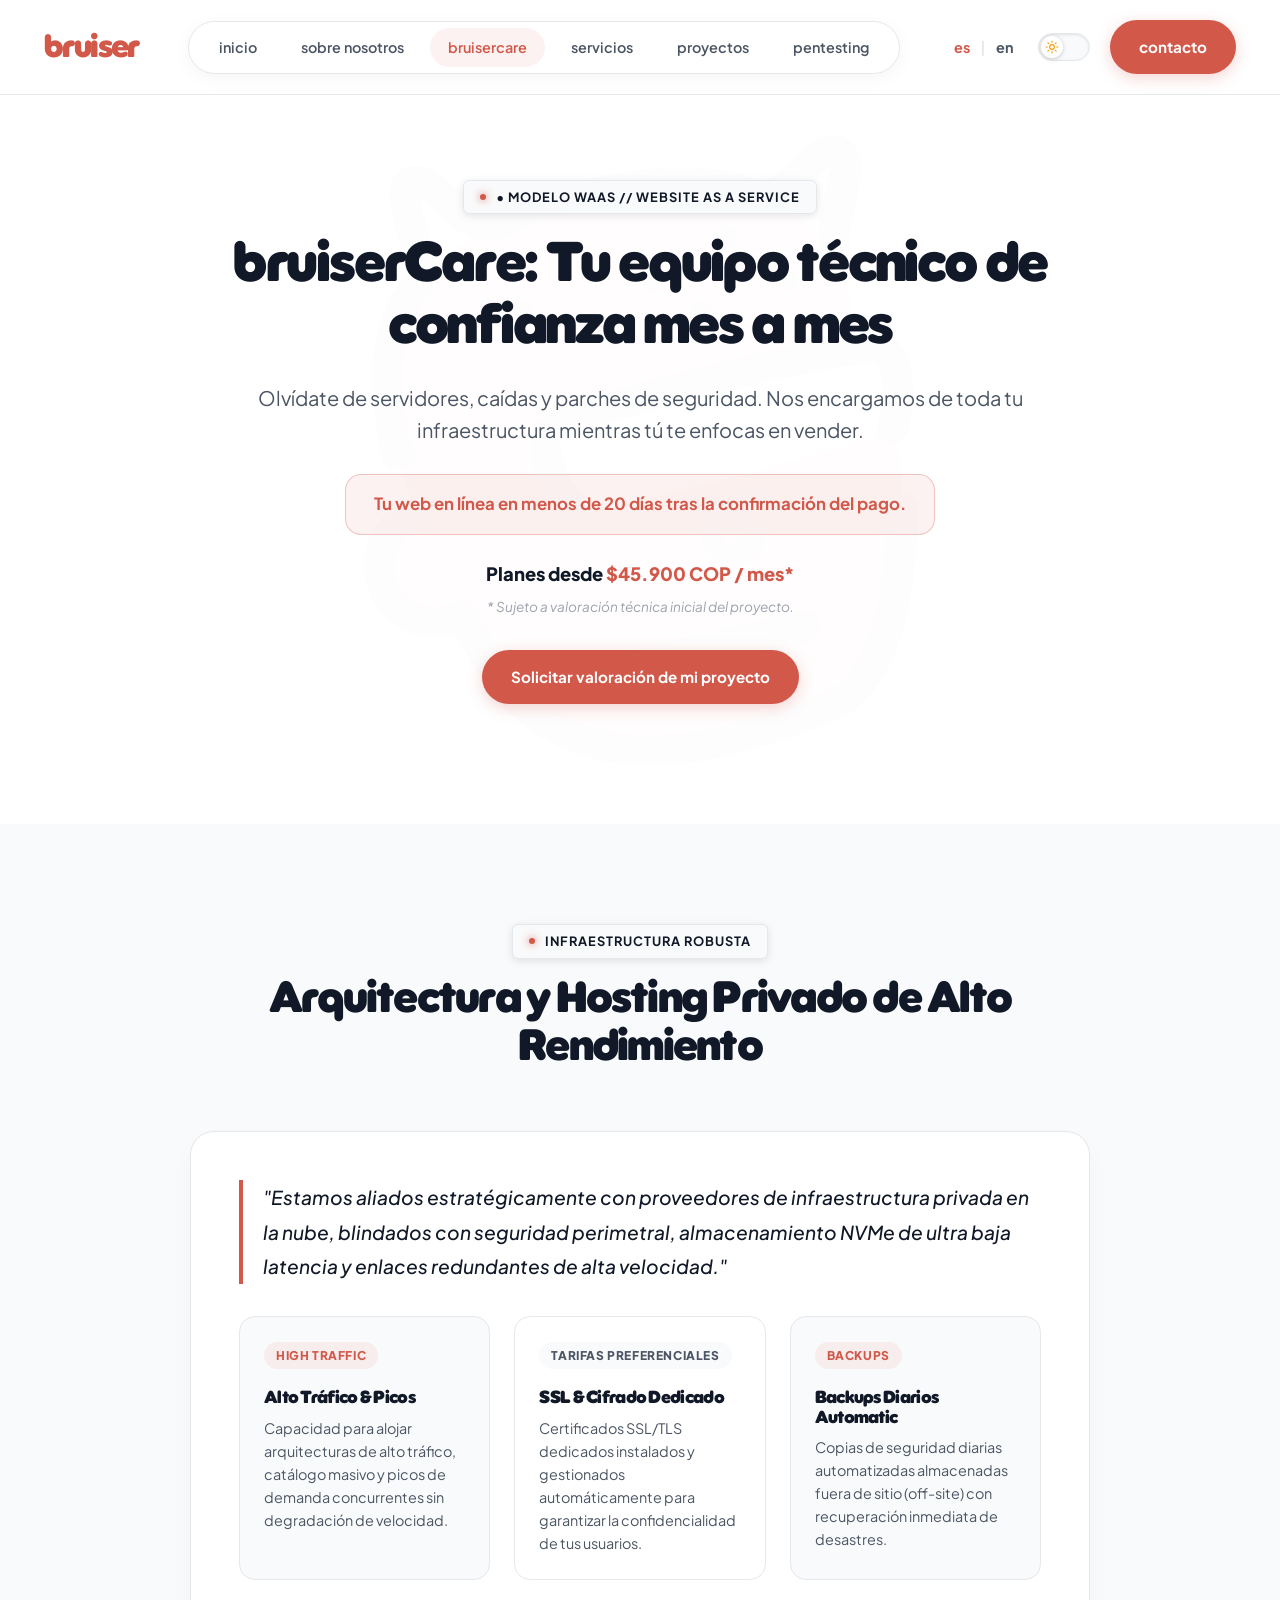
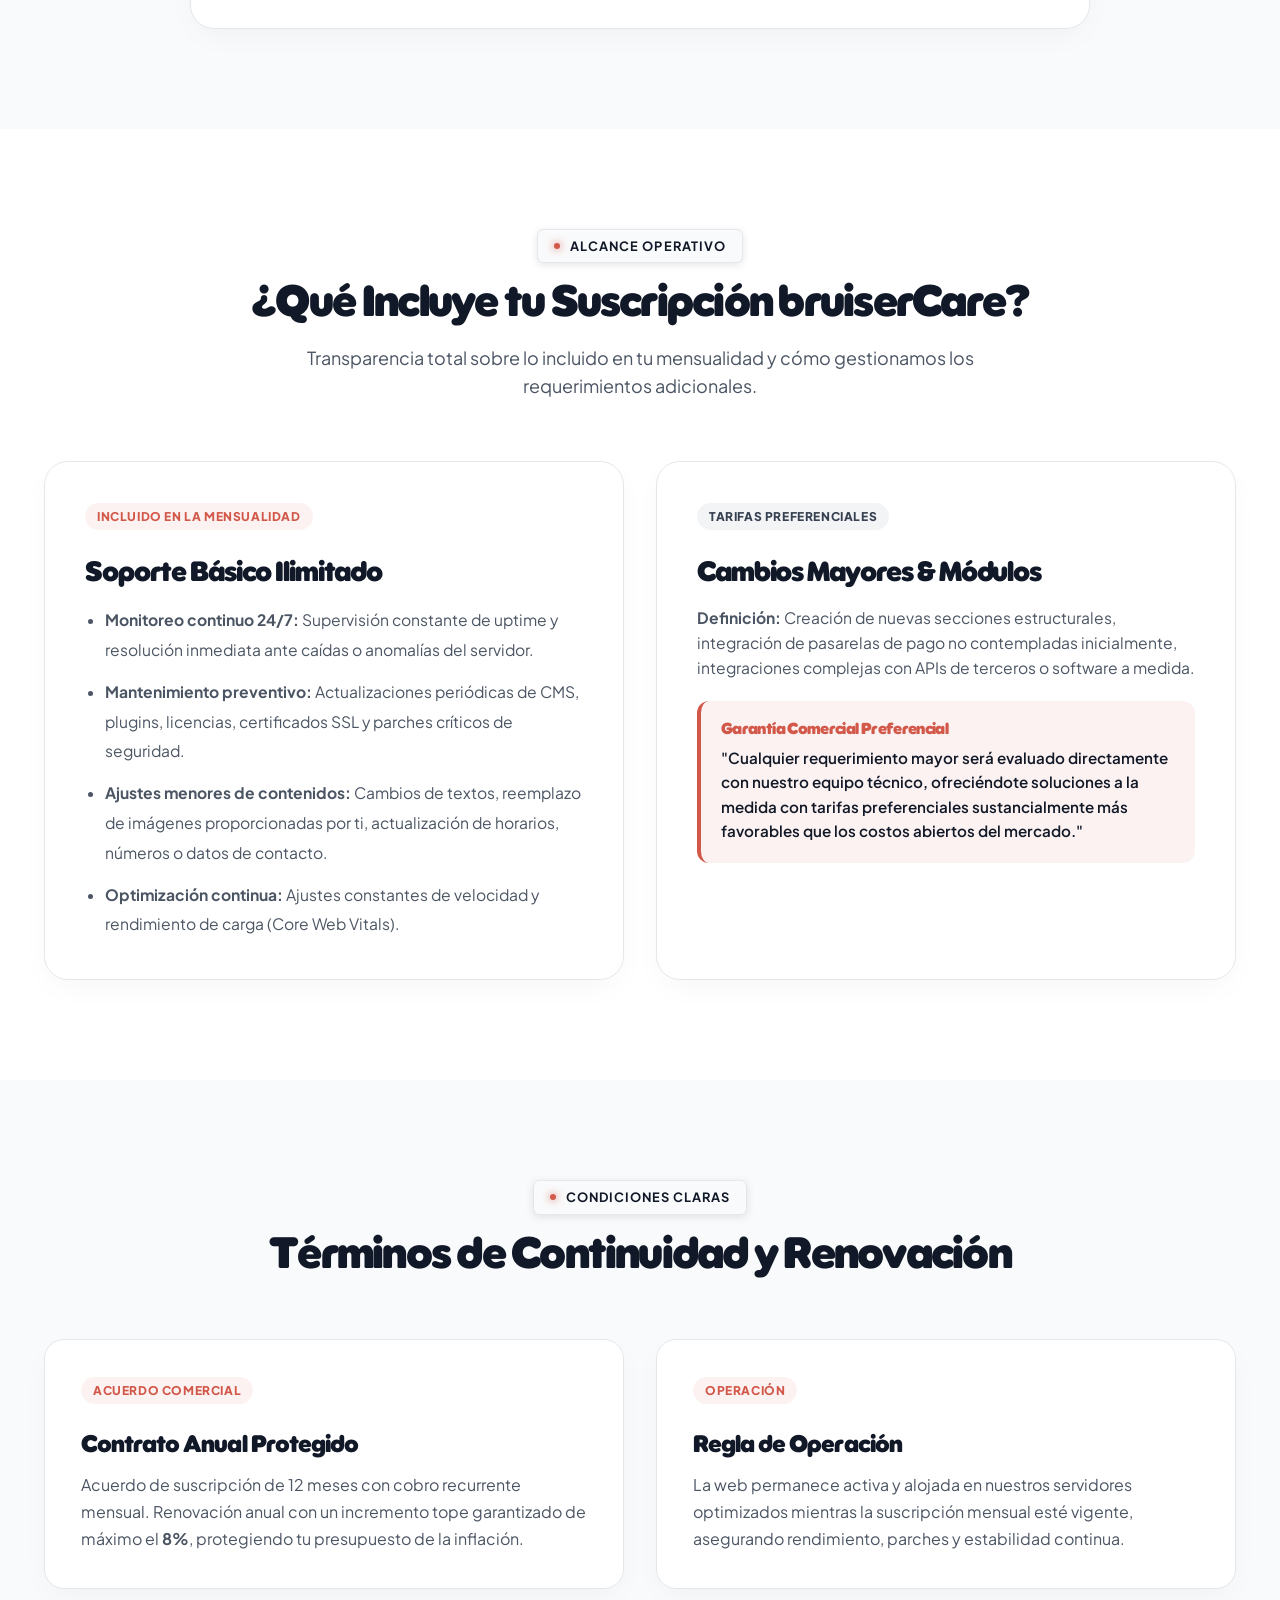
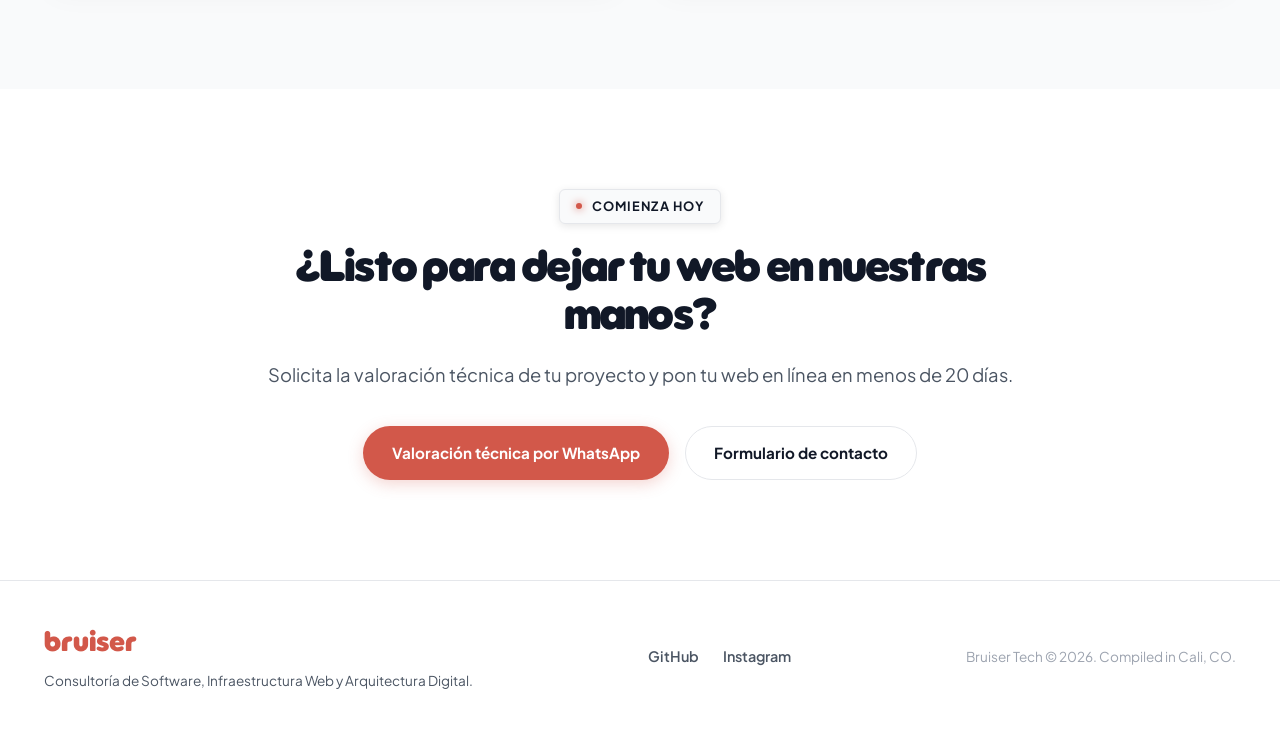
==== commit 1fbb7768: "Remove moon icon from theme toggle Removed the moon icon from the theme toggle button." ====
--- a/bruisercare.html
+++ b/bruisercare.html
@@ -37,8 +37,7 @@
                     <span class="theme-icon theme-icon-sun">
                         <svg xmlns="http://www.w3.org/2000/svg" viewBox="0 0 24 24" fill="none" stroke="currentColor" stroke-width="2" stroke-linecap="round" stroke-linejoin="round"><circle cx="12" cy="12" r="4"/><path d="M12 2v2M12 20v2M4.93 4.93l1.41 1.41M17.66 17.66l1.41 1.41M2 12h2M20 12h2M4.93 19.07l1.41-1.41M17.66 6.34l1.41-1.41"/></svg>
                     </span>
-                    <span class="theme-icon theme-icon-moon">
-                        <svg xmlns="http://www.w3.org/2000/svg" viewBox="0 0 24 24" fill="none" stroke="currentColor" stroke-width="2" stroke-linecap="round" stroke-linejoin="round"><path d="M12 3a6 6 0 0 0 9 9 9 0 1 1-9-9Z"/></svg>
+                    
                     </span>
                     <span class="theme-toggle-thumb"></span>
                 </button>
--- a/style.css
+++ b/style.css
@@ -358,8 +358,9 @@
 
 .theme-toggle-thumb {
     position: absolute;
-    top: 2px;
+    top: 50%;
     left: 2px;
+    transform: translateY(-50%);
     width: 22px;
     height: 22px;
     border-radius: 50%;
@@ -370,11 +371,14 @@
 }
 
 [data-theme="dark"] .theme-toggle-thumb {
-    transform: translateX(24px);
+    transform: translate(24px, -50%);
     background-color: #21262d;
 }
 
 .theme-icon {
+    position: absolute;
+    top: 50%;
+    transform: translateY(-50%);
     width: 14px;
     height: 14px;
     z-index: 2;
@@ -386,17 +390,20 @@
 }
 
 .theme-icon svg {
+    display: block;
     width: 100%;
     height: 100%;
 }
 
 .theme-icon-sun {
-    margin-left: 4px;
+    left: 6px;
+    margin-left: 0;
     color: #f59e0b;
 }
 
 .theme-icon-moon {
-    margin-right: 4px;
+    right: 6px;
+    margin-right: 0;
     color: #8b949e;
 }
 
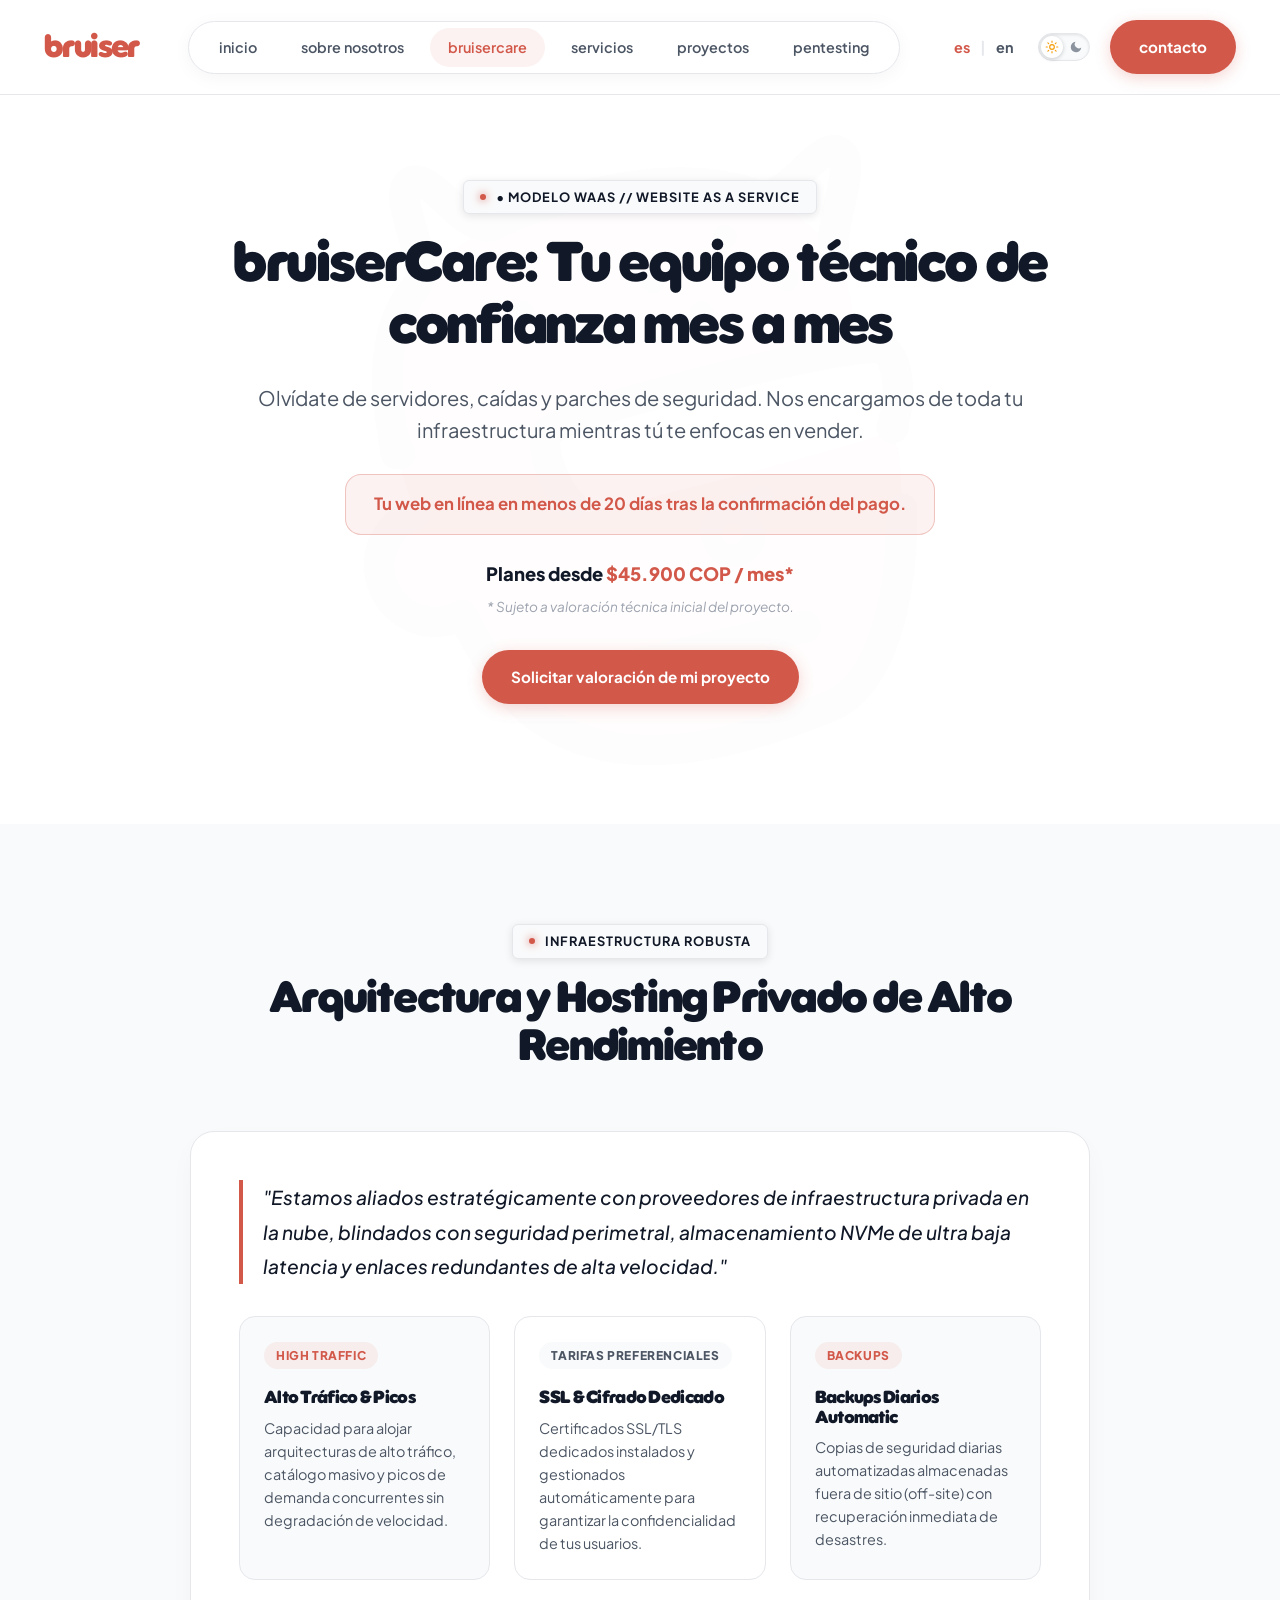
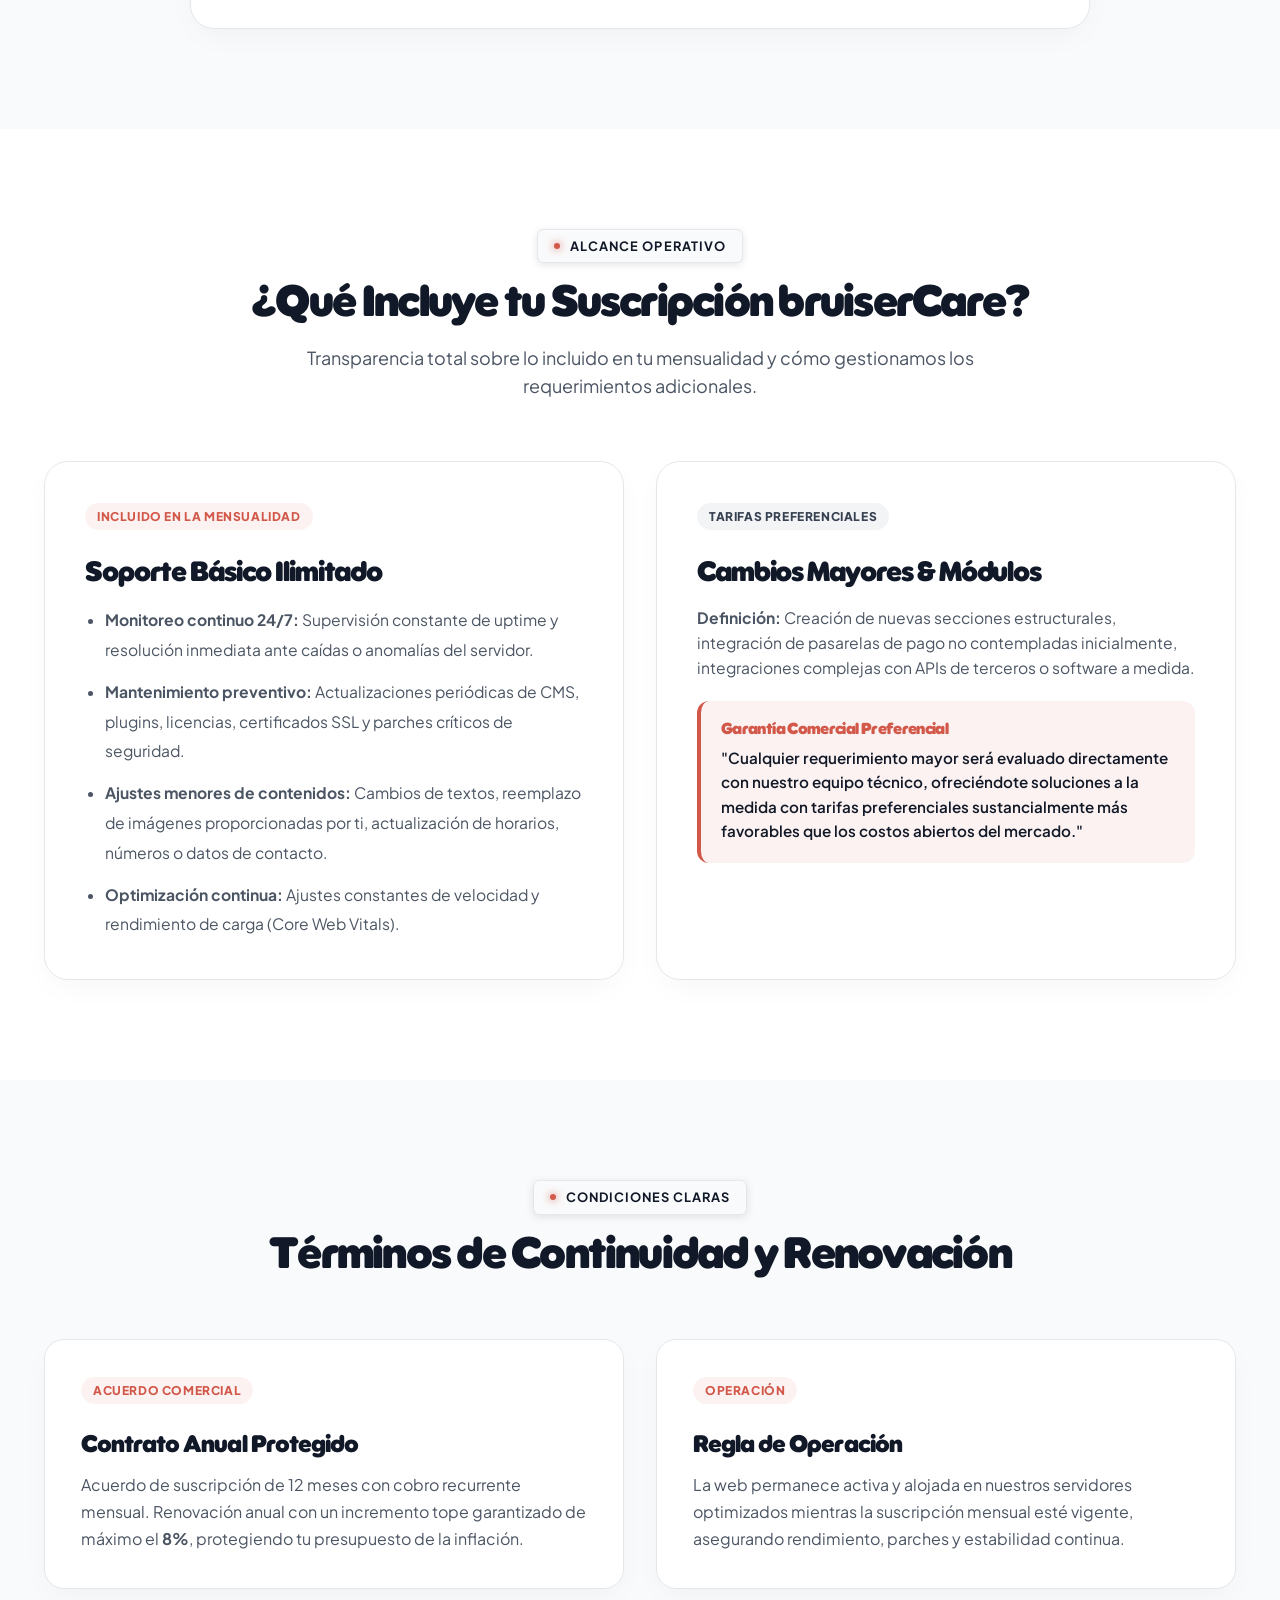
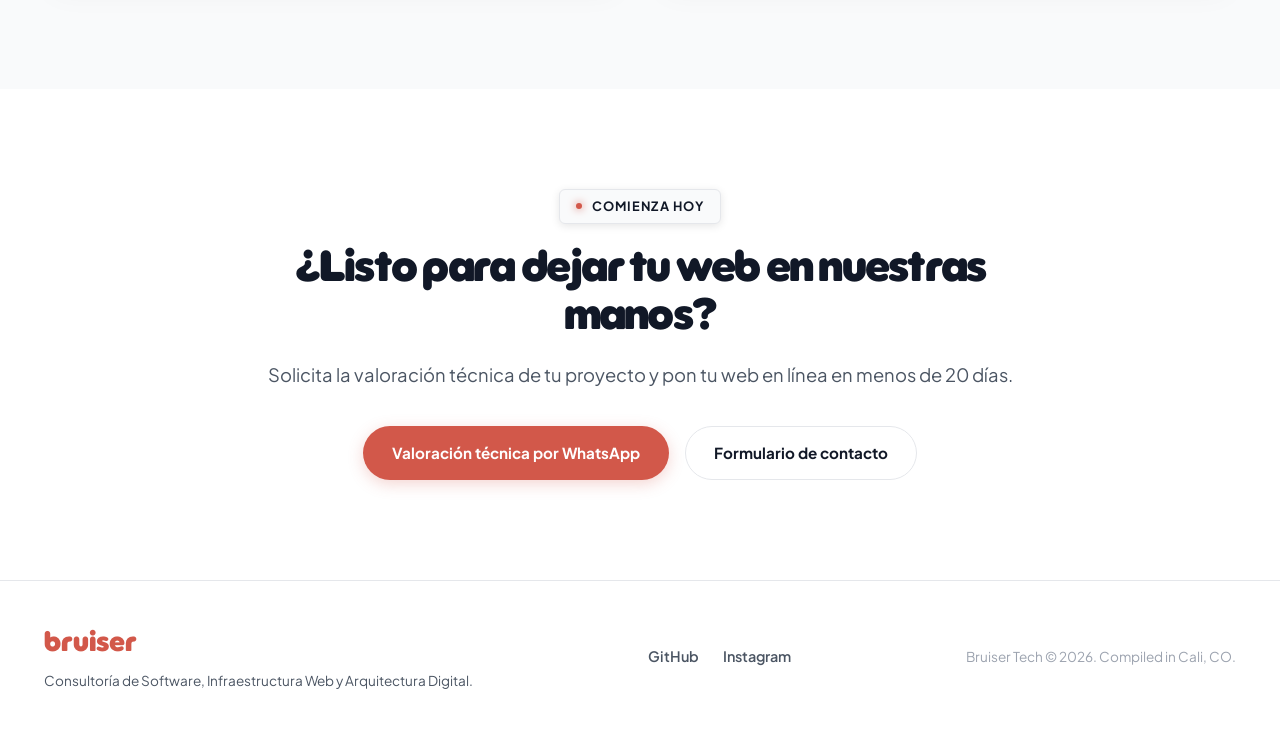
==== commit 3bc37318: "Enhance theme toggle button with moon icon Added moon icon for theme toggle and cleaned up markup." ====
--- a/bruisercare.html
+++ b/bruisercare.html
@@ -37,9 +37,10 @@
                     <span class="theme-icon theme-icon-sun">
                         <svg xmlns="http://www.w3.org/2000/svg" viewBox="0 0 24 24" fill="none" stroke="currentColor" stroke-width="2" stroke-linecap="round" stroke-linejoin="round"><circle cx="12" cy="12" r="4"/><path d="M12 2v2M12 20v2M4.93 4.93l1.41 1.41M17.66 17.66l1.41 1.41M2 12h2M20 12h2M4.93 19.07l1.41-1.41M17.66 6.34l1.41-1.41"/></svg>
                     </span>
-                    
-                    </span>
-                    <span class="theme-toggle-thumb"></span>
+                        <span class="theme-icon theme-icon-moon">
+                            <svg xmlns="http://www.w3.org/2000/svg" viewBox="0 0 24 24" fill="currentColor" aria-hidden="true"><path d="M21 12.79A9 9 0 1 1 11.21 3 7 7 0 0 0 21 12.79z"/></svg>
+                        </span>
+                        <span class="theme-toggle-thumb"></span>
                 </button>
                 <a href="contacto.html" class="btn btn-primary nav-cta" data-i18n="nav_contact">contacto</a>
                 <button class="mobile-toggle" id="mobile-toggle" aria-label="Menu">
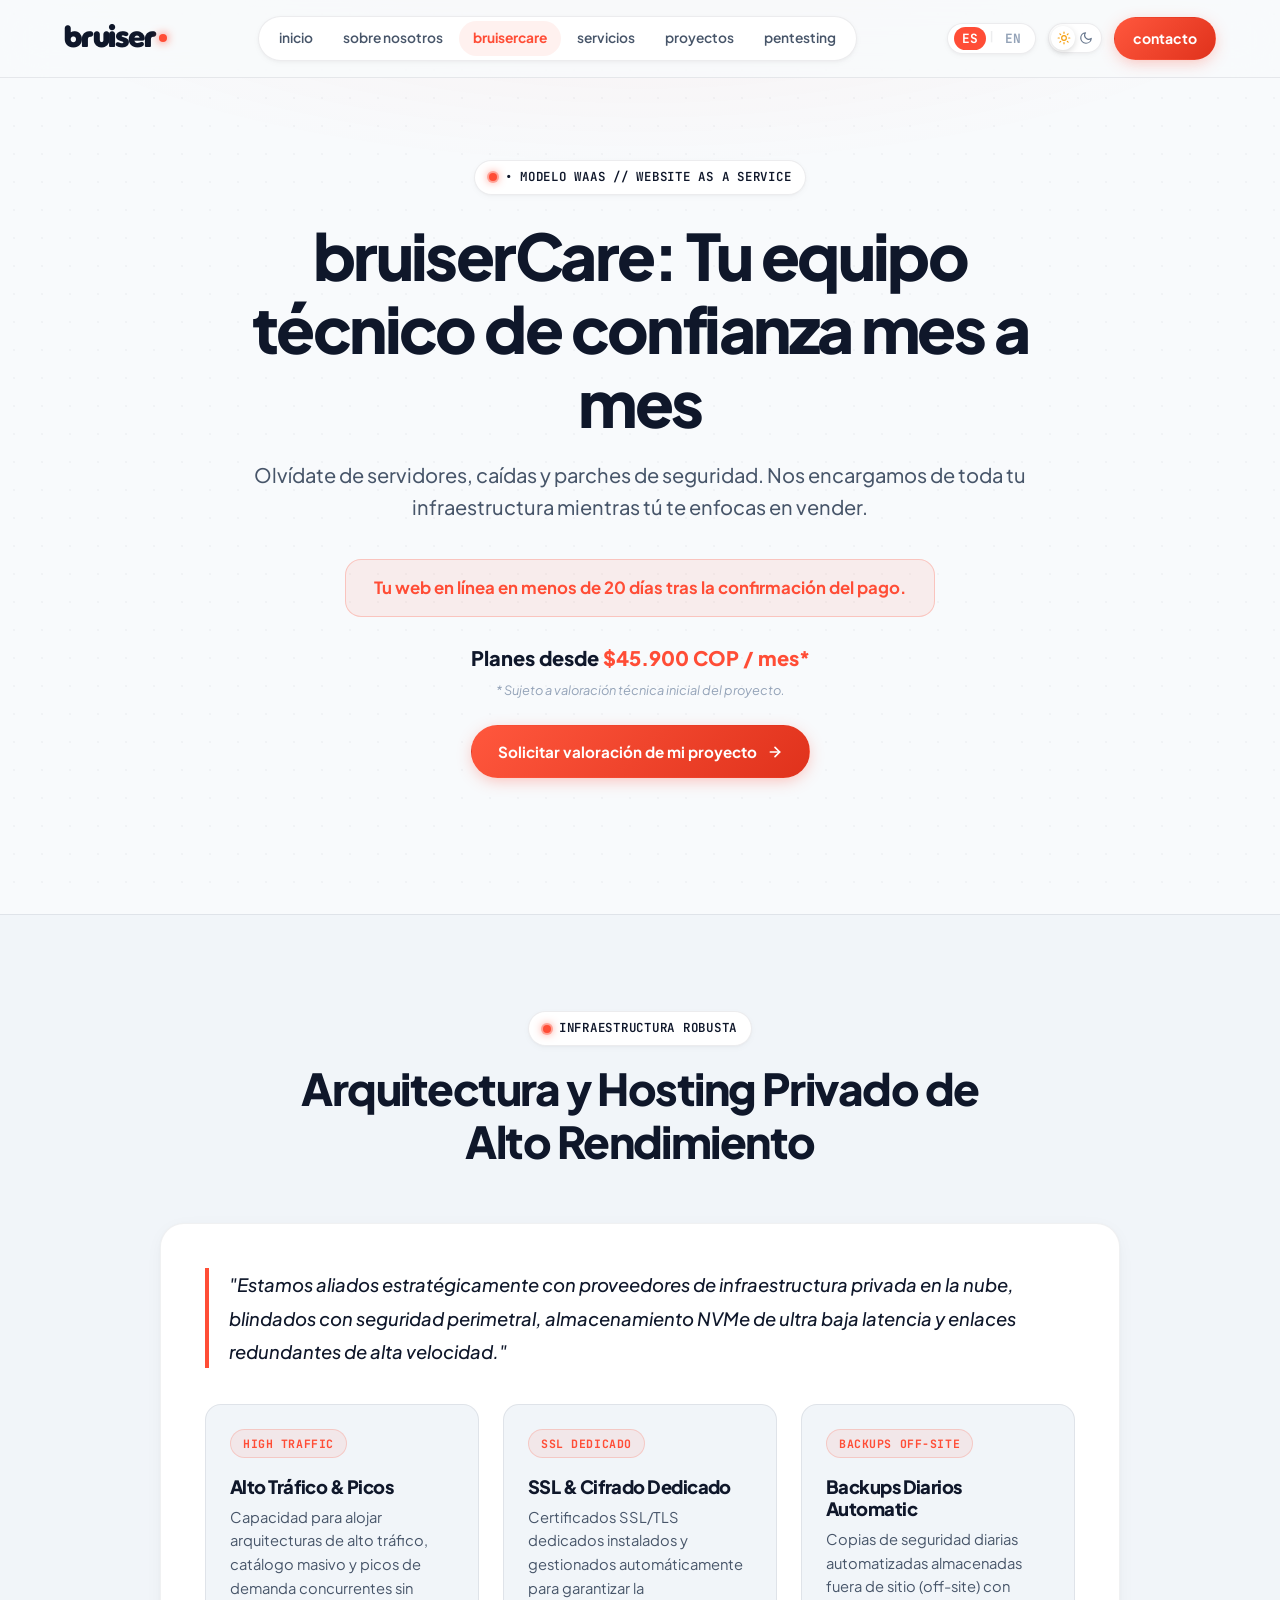
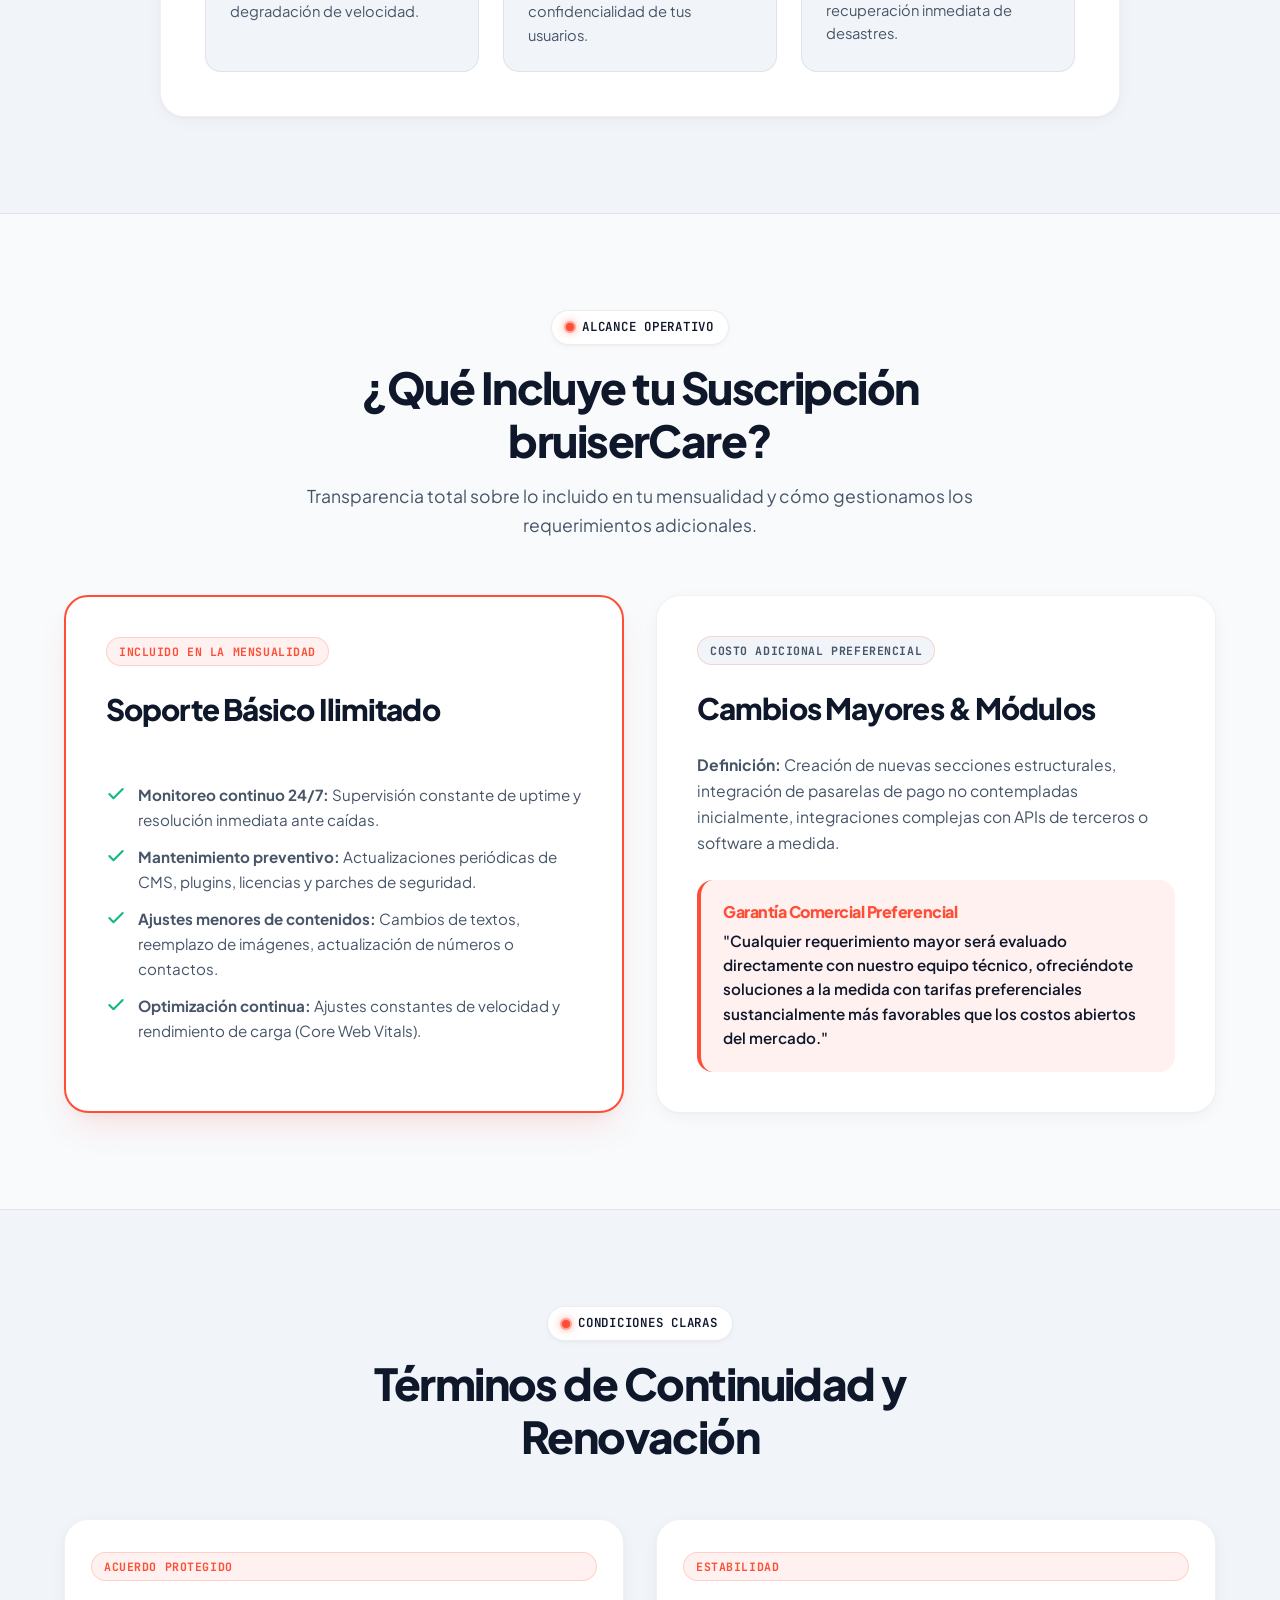
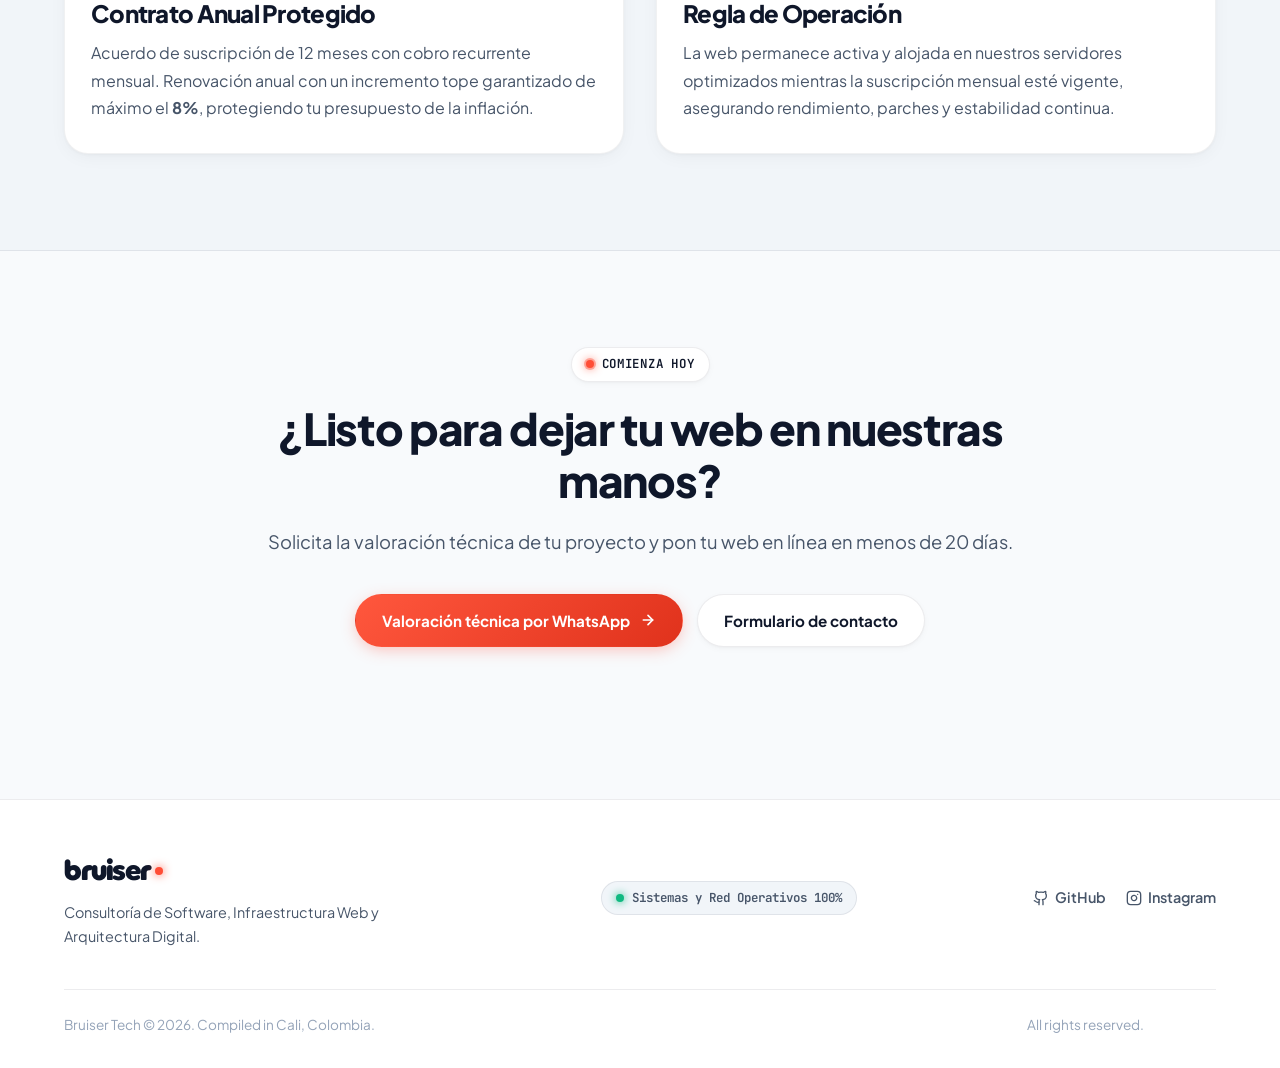
==== commit 2edb42d2: "saca" ====
--- a/bruisercare.html
+++ b/bruisercare.html
@@ -4,6 +4,7 @@
     <meta charset="UTF-8">
     <meta name="viewport" content="width=device-width, initial-scale=1.0">
     <title>bruiserCare | Website as a Service (WaaS) & Infraestructura Administrada</title>
+    <meta name="description" content="bruiserCare: Tu equipo técnico de confianza mes a mes. Servidores dedicados NVMe, parches de seguridad y desarrollo ágil.">
     <link rel="icon" type="image/png" href="bruisertech.png">
     <link rel="stylesheet" href="style.css">
 </head>
@@ -14,6 +15,7 @@
         <div class="nav-container container">
             <a href="index.html" class="nav-logo">
                 <span class="logo-text">bruiser</span>
+                <span class="logo-dot"></span>
             </a>
 
             <nav class="nav-menu" id="nav-menu">
@@ -37,12 +39,14 @@
                     <span class="theme-icon theme-icon-sun">
                         <svg xmlns="http://www.w3.org/2000/svg" viewBox="0 0 24 24" fill="none" stroke="currentColor" stroke-width="2" stroke-linecap="round" stroke-linejoin="round"><circle cx="12" cy="12" r="4"/><path d="M12 2v2M12 20v2M4.93 4.93l1.41 1.41M17.66 17.66l1.41 1.41M2 12h2M20 12h2M4.93 19.07l1.41-1.41M17.66 6.34l1.41-1.41"/></svg>
                     </span>
-                        <span class="theme-icon theme-icon-moon">
-                            <svg xmlns="http://www.w3.org/2000/svg" viewBox="0 0 24 24" fill="currentColor" aria-hidden="true"><path d="M21 12.79A9 9 0 1 1 11.21 3 7 7 0 0 0 21 12.79z"/></svg>
-                        </span>
-                        <span class="theme-toggle-thumb"></span>
+                    <span class="theme-icon theme-icon-moon">
+                        <svg xmlns="http://www.w3.org/2000/svg" viewBox="0 0 24 24" fill="none" stroke="currentColor" stroke-width="2" stroke-linecap="round" stroke-linejoin="round"><path d="M21 12.79A9 9 0 1 1 11.21 3 7 7 0 0 0 21 12.79z"/></svg>
+                    </span>
+                    <span class="theme-toggle-thumb"></span>
                 </button>
-                <a href="contacto.html" class="btn btn-primary nav-cta" data-i18n="nav_contact">contacto</a>
+                <a href="contacto.html" class="btn btn-primary nav-cta">
+                    <span data-i18n="nav_contact">contacto</span>
+                </a>
                 <button class="mobile-toggle" id="mobile-toggle" aria-label="Menu">
                     <span></span>
                     <span></span>
@@ -54,36 +58,37 @@
 
     <main>
         <!-- 1. Hero Section: bruiserCare -->
-        <section class="hero-section section-padding">
+        <section class="hero-section">
             <div class="container hero-content">
                 <div class="badge">
                     <span class="badge-dot"></span>
                     <span data-i18n="care_badge">• MODELO WAAS // WEBSITE AS A SERVICE</span>
                 </div>
-                <h1 class="hero-title" style="margin-top: 20px; font-size: 3.5rem;" data-i18n="care_title">
+                <h1 class="hero-title" style="margin-top: 24px;" data-i18n="care_title">
                     bruiserCare: Tu equipo técnico de confianza mes a mes
                 </h1>
-                <p class="hero-subtitle" style="max-width: 800px; margin-bottom: 28px;" data-i18n="care_subtitle">
+                <p class="hero-subtitle" style="max-width: 780px;" data-i18n="care_subtitle">
                     Olvídate de servidores, caídas y parches de seguridad. Nos encargamos de toda tu infraestructura mientras tú te enfocas en vender.
                 </p>
 
                 <!-- Highlight Banner -->
-                <div style="background-color: var(--brand-coral-light); border: 1px solid rgba(210, 88, 74, 0.3); border-radius: 16px; padding: 16px 28px; margin-bottom: 24px; font-weight: 700; color: var(--brand-coral); font-size: 1.05rem;" data-i18n="care_speed_highlight">
+                <div style="background-color: var(--brand-coral-light); border: 1px solid rgba(255, 77, 54, 0.25); border-radius: var(--radius-md); padding: 14px 28px; margin-bottom: 24px; font-weight: 700; color: var(--brand-coral); font-size: 1.05rem;" data-i18n="care_speed_highlight">
                     Tu web en línea en menos de 20 días tras la confirmación del pago.
                 </div>
 
                 <!-- Price Anchor -->
-                <p style="font-size: 1.15rem; font-weight: 800; color: var(--text-primary); margin-bottom: 8px;" data-i18n="care_price_anchor">
+                <p style="font-size: 1.25rem; font-weight: 800; color: var(--text-primary); margin-bottom: 6px;" data-i18n="care_price_anchor">
                     Planes desde <span style="color: var(--brand-coral);">$45.900 COP / mes*</span>
                 </p>
-                <p style="font-size: 0.85rem; color: var(--text-muted); font-style: italic; margin-bottom: 32px;" data-i18n="price_disclaimer">
+                <p class="pricing-disclaimer" data-i18n="price_disclaimer">
                     * Sujeto a valoración técnica inicial del proyecto.
                 </p>
 
                 <!-- CTA Button -->
                 <div class="hero-ctas">
-                    <a href="https://wa.me/573053862774?text=Hola%20Bruiser%20Tech%2C%20quisiera%20solicitar%20una%20valoraci%C3%B3n%20t%C3%A9cnica%20de%20mi%20proyecto%20para%20bruiserCare" target="_blank" rel="noopener noreferrer" class="btn btn-primary" data-i18n="care_hero_cta">
-                        Solicitar valoración de mi proyecto
+                    <a href="https://wa.me/573053862774?text=Hola%20Bruiser%20Tech%2C%20quisiera%20solicitar%20una%20valoraci%C3%B3n%20t%C3%A9cnica%20de%20mi%20proyecto%20para%20bruiserCare" target="_blank" rel="noopener noreferrer" class="btn btn-primary">
+                        <span data-i18n="care_hero_cta">Solicitar valoración de mi proyecto</span>
+                        <svg xmlns="http://www.w3.org/2000/svg" width="16" height="16" viewBox="0 0 24 24" fill="none" stroke="currentColor" stroke-width="2.5" stroke-linecap="round" stroke-linejoin="round"><path d="M5 12h14"/><path d="m12 5 7 7-7 7"/></svg>
                     </a>
                 </div>
             </div>
@@ -100,28 +105,28 @@
                     <h2 data-i18n="infra_title">Arquitectura y Hosting Privado de Alto Rendimiento</h2>
                 </div>
 
-                <div style="max-width: 900px; margin: 0 auto; background-color: var(--bg-card); border: 1px solid var(--border-color); border-radius: 24px; padding: 48px; box-shadow: var(--shadow-card);" class="card-hover">
-                    <p style="font-size: 1.2rem; line-height: 1.8; color: var(--text-primary); font-weight: 500; margin-bottom: 32px; font-style: italic; border-left: 4px solid var(--brand-coral); padding-left: 20px;" data-i18n="infra_quote">
+                <div style="max-width: 960px; margin: 0 auto; background-color: var(--bg-card); border: 1px solid var(--border-card); border-radius: var(--radius-lg); padding: 44px; box-shadow: var(--shadow-card);" class="card-hover">
+                    <p style="font-size: 1.15rem; line-height: 1.8; color: var(--text-primary); font-weight: 500; margin-bottom: 36px; font-style: italic; border-left: 4px solid var(--brand-coral); padding-left: 20px;" data-i18n="infra_quote">
                         "Estamos aliados estratégicamente con proveedores de infraestructura privada en la nube, blindados con seguridad perimetral, almacenamiento NVMe de ultra baja latencia y enlaces redundantes de alta velocidad."
                     </p>
 
-                    <div class="infra-grid" style="display: grid; gap: 24px;">
-                        <div style="background-color: var(--bg-secondary); border: 1px solid var(--border-color); border-radius: 16px; padding: 24px;">
+                    <div class="infra-grid" style="display: grid; grid-template-columns: repeat(3, 1fr); gap: 24px;">
+                        <div style="background-color: var(--bg-secondary); border: 1px solid var(--border-color); border-radius: var(--radius-md); padding: 24px;">
                             <span class="service-badge">HIGH TRAFFIC</span>
-                            <h4 style="font-size: 1.1rem; margin-bottom: 8px;" data-i18n="infra_feat1_title">Alto Tráfico & Picos</h4>
-                            <p style="font-size: 0.9rem; color: var(--text-secondary);" data-i18n="infra_feat1_desc">Capacidad para alojar arquitecturas de alto tráfico, catálogo masivo y picos de demanda concurrentes sin degradación de velocidad.</p>
-                        </div>
-
-                        <div style="background-color: var(--bg-card); border: 1px solid var(--border-color); border-radius: 16px; padding: 24px;">
-                            <span class="service-badge" style="background: var(--bg-secondary); color: var(--text-secondary);">TARIFAS PREFERENCIALES</span>
-                            <h4 style="font-size: 1.1rem; margin-bottom: 8px;" data-i18n="infra_feat2_title">SSL & Cifrado Dedicado</h4>
-                            <p style="font-size: 0.9rem; color: var(--text-secondary);" data-i18n="infra_feat2_desc">Certificados SSL/TLS dedicados instalados y gestionados automáticamente para garantizar la confidencialidad de tus usuarios.</p>
-                        </div>
-
-                        <div style="background-color: var(--bg-secondary); border: 1px solid var(--border-color); border-radius: 16px; padding: 24px;">
-                            <span class="service-badge">BACKUPS</span>
-                            <h4 style="font-size: 1.1rem; margin-bottom: 8px;" data-i18n="infra_feat3_title">Backups Diarios Automatic</h4>
-                            <p style="font-size: 0.9rem; color: var(--text-secondary);" data-i18n="infra_feat3_desc">Copias de seguridad diarias automatizadas almacenadas fuera de sitio (off-site) con recuperación inmediata de desastres.</p>
+                            <h4 style="font-size: 1.15rem; margin-bottom: 8px;" data-i18n="infra_feat1_title">Alto Tráfico & Picos</h4>
+                            <p style="font-size: 0.92rem; color: var(--text-secondary); line-height: 1.6;" data-i18n="infra_feat1_desc">Capacidad para alojar arquitecturas de alto tráfico, catálogo masivo y picos de demanda concurrentes sin degradación de velocidad.</p>
+                        </div>
+
+                        <div style="background-color: var(--bg-secondary); border: 1px solid var(--border-color); border-radius: var(--radius-md); padding: 24px;">
+                            <span class="service-badge">SSL DEDICADO</span>
+                            <h4 style="font-size: 1.15rem; margin-bottom: 8px;" data-i18n="infra_feat2_title">SSL & Cifrado Dedicado</h4>
+                            <p style="font-size: 0.92rem; color: var(--text-secondary); line-height: 1.6;" data-i18n="infra_feat2_desc">Certificados SSL/TLS dedicados instalados y gestionados automáticamente para garantizar la confidencialidad de tus usuarios.</p>
+                        </div>
+
+                        <div style="background-color: var(--bg-secondary); border: 1px solid var(--border-color); border-radius: var(--radius-md); padding: 24px;">
+                            <span class="service-badge">BACKUPS OFF-SITE</span>
+                            <h4 style="font-size: 1.15rem; margin-bottom: 8px;" data-i18n="infra_feat3_title">Backups Diarios Automatic</h4>
+                            <p style="font-size: 0.92rem; color: var(--text-secondary); line-height: 1.6;" data-i18n="infra_feat3_desc">Copias de seguridad diarias automatizadas almacenadas fuera de sitio (off-site) con recuperación inmediata de desastres.</p>
                         </div>
                     </div>
                 </div>
@@ -142,32 +147,44 @@
 
                 <div class="two-paths-grid">
                     <!-- Column 1: Soporte Básico Ilimitado -->
-                    <div style="background-color: var(--bg-card); border: 1px solid var(--border-color); border-radius: 24px; padding: 40px; box-shadow: var(--shadow-card);" class="card-hover">
-                        <div style="margin-bottom: 16px;">
-                            <span class="service-badge">INCLUIDO EN LA MENSUALIDAD</span>
-                            <h3 style="font-size: 1.75rem; color: var(--text-primary); margin-top: 8px;" data-i18n="scope_basic_title">Soporte Básico Ilimitado</h3>
-                        </div>
-
-                        <ul style="padding-left: 20px; color: var(--text-secondary); font-size: 0.98rem; line-height: 1.9; display: flex; flex-direction: column; gap: 12px;">
-                            <li data-i18n="scope_basic_1"><strong>Monitoreo continuo 24/7:</strong> Supervisión constante de uptime y resolución inmediata ante caídas o anomalías del servidor.</li>
-                            <li data-i18n="scope_basic_2"><strong>Mantenimiento preventivo:</strong> Actualizaciones periódicas de CMS, plugins, licencias, certificados SSL y parches críticos de seguridad.</li>
-                            <li data-i18n="scope_basic_3"><strong>Ajustes menores de contenidos:</strong> Cambios de textos, reemplazo de imágenes proporcionadas por ti, actualización de horarios, números o datos de contacto.</li>
-                            <li data-i18n="scope_basic_4"><strong>Optimización continua:</strong> Ajustes constantes de velocidad y rendimiento de carga (Core Web Vitals).</li>
+                    <div class="pricing-card featured card-hover">
+                        <div style="margin-bottom: 20px;">
+                            <span class="service-badge" data-i18n="scope_basic_tag">INCLUIDO EN LA MENSUALIDAD</span>
+                            <h3 style="font-size: 1.85rem; color: var(--text-primary); margin-top: 8px;" data-i18n="scope_basic_title">Soporte Básico Ilimitado</h3>
+                        </div>
+
+                        <ul class="pricing-features">
+                            <li class="pricing-feature-item" data-i18n="scope_basic_1">
+                                <svg class="pricing-check" xmlns="http://www.w3.org/2000/svg" viewBox="0 0 24 24" fill="none" stroke="currentColor" stroke-width="2.5" stroke-linecap="round" stroke-linejoin="round"><polyline points="20 6 9 17 4 12"/></svg>
+                                <span><strong>Monitoreo continuo 24/7:</strong> Supervisión constante de uptime y resolución inmediata ante caídas.</span>
+                            </li>
+                            <li class="pricing-feature-item" data-i18n="scope_basic_2">
+                                <svg class="pricing-check" xmlns="http://www.w3.org/2000/svg" viewBox="0 0 24 24" fill="none" stroke="currentColor" stroke-width="2.5" stroke-linecap="round" stroke-linejoin="round"><polyline points="20 6 9 17 4 12"/></svg>
+                                <span><strong>Mantenimiento preventivo:</strong> Actualizaciones periódicas de CMS, plugins, licencias y parches de seguridad.</span>
+                            </li>
+                            <li class="pricing-feature-item" data-i18n="scope_basic_3">
+                                <svg class="pricing-check" xmlns="http://www.w3.org/2000/svg" viewBox="0 0 24 24" fill="none" stroke="currentColor" stroke-width="2.5" stroke-linecap="round" stroke-linejoin="round"><polyline points="20 6 9 17 4 12"/></svg>
+                                <span><strong>Ajustes menores de contenidos:</strong> Cambios de textos, reemplazo de imágenes, actualización de números o contactos.</span>
+                            </li>
+                            <li class="pricing-feature-item" data-i18n="scope_basic_4">
+                                <svg class="pricing-check" xmlns="http://www.w3.org/2000/svg" viewBox="0 0 24 24" fill="none" stroke="currentColor" stroke-width="2.5" stroke-linecap="round" stroke-linejoin="round"><polyline points="20 6 9 17 4 12"/></svg>
+                                <span><strong>Optimización continua:</strong> Ajustes constantes de velocidad y rendimiento de carga (Core Web Vitals).</span>
+                            </li>
                         </ul>
                     </div>
 
                     <!-- Column 2: Cambios Mayores & Nuevos Módulos -->
-                    <div style="background-color: var(--bg-card); border: 1px solid var(--border-color); border-radius: 24px; padding: 40px; box-shadow: var(--shadow-card);" class="card-hover">
-                        <div style="margin-bottom: 16px;">
-                            <span class="service-badge" style="background: #f3f4f6; color: #374151;">TARIFAS PREFERENCIALES</span>
-                            <h3 style="font-size: 1.75rem; color: var(--text-primary); margin-top: 8px;" data-i18n="scope_major_title">Cambios Mayores & Módulos</h3>
-                        </div>
-
-                        <p style="color: var(--text-secondary); font-size: 0.98rem; line-height: 1.6; margin-bottom: 20px;" data-i18n="scope_major_def">
+                    <div class="pricing-card card-hover">
+                        <div style="margin-bottom: 20px;">
+                            <span class="service-badge" style="background: var(--bg-secondary); color: var(--text-secondary);" data-i18n="scope_major_tag">COSTO ADICIONAL PREFERENCIAL</span>
+                            <h3 style="font-size: 1.85rem; color: var(--text-primary); margin-top: 8px;" data-i18n="scope_major_title">Cambios Mayores & Módulos</h3>
+                        </div>
+
+                        <p style="color: var(--text-secondary); font-size: 0.98rem; line-height: 1.65; margin-bottom: 24px;" data-i18n="scope_major_def">
                             <strong>Definición:</strong> Creación de nuevas secciones estructurales, integración de pasarelas de pago no contempladas inicialmente, integraciones complejas con APIs de terceros o software a medida.
                         </p>
 
-                        <div style="background-color: var(--brand-coral-light); border-left: 4px solid var(--brand-coral); border-radius: 12px; padding: 20px; margin-top: 20px;">
+                        <div style="background-color: var(--brand-coral-light); border-left: 4px solid var(--brand-coral); border-radius: var(--radius-md); padding: 22px; margin-top: auto;">
                             <h4 style="font-size: 1rem; color: var(--brand-coral); margin-bottom: 8px;" data-i18n="scope_guarantee_title">Garantía Comercial Preferencial</h4>
                             <p style="font-size: 0.95rem; color: var(--text-primary); font-weight: 600; line-height: 1.6;" data-i18n="scope_guarantee_desc">
                                 "Cualquier requerimiento mayor será evaluado directamente con nuestro equipo técnico, ofreciéndote soluciones a la medida con tarifas preferenciales sustancialmente más favorables que los costos abiertos del mercado."
@@ -190,17 +207,17 @@
                 </div>
 
                 <div class="two-paths-grid">
-                    <div style="background-color: var(--bg-card); border: 1px solid var(--border-color); border-radius: 20px; padding: 36px; box-shadow: var(--shadow-card);" class="card-hover">
-                        <span class="service-badge">ACUERDO COMERCIAL</span>
-                        <h3 style="font-size: 1.5rem; margin-top: 8px; margin-bottom: 12px;" data-i18n="terms_contract_title">Contrato Anual Protegido</h3>
+                    <div class="pillar-card card-hover">
+                        <span class="service-badge">ACUERDO PROTEGIDO</span>
+                        <h3 style="font-size: 1.5rem; margin-bottom: 12px;" data-i18n="terms_contract_title">Contrato Anual Protegido</h3>
                         <p style="color: var(--text-secondary); font-size: 1rem; line-height: 1.7;" data-i18n="terms_contract_desc">
                             Acuerdo de suscripción de 12 meses con cobro recurrente mensual. Renovación anual con un incremento tope garantizado de máximo el <strong>8%</strong>, protegiendo tu presupuesto de la inflación.
                         </p>
                     </div>
 
-                    <div style="background-color: var(--bg-card); border: 1px solid var(--border-color); border-radius: 20px; padding: 36px; box-shadow: var(--shadow-card);" class="card-hover">
-                        <span class="service-badge">OPERACIÓN</span>
-                        <h3 style="font-size: 1.5rem; margin-top: 8px; margin-bottom: 12px;" data-i18n="terms_rule_title">Regla de Operación</h3>
+                    <div class="pillar-card card-hover">
+                        <span class="service-badge">ESTABILIDAD</span>
+                        <h3 style="font-size: 1.5rem; margin-bottom: 12px;" data-i18n="terms_rule_title">Regla de Operación</h3>
                         <p style="color: var(--text-secondary); font-size: 1rem; line-height: 1.7;" data-i18n="terms_rule_desc">
                             La web permanece activa y alojada en nuestros servidores optimizados mientras la suscripción mensual esté vigente, asegurando rendimiento, parches y estabilidad continua.
                         </p>
@@ -211,22 +228,23 @@
 
         <!-- 5. Final CTA / Contact Block -->
         <section class="section-padding">
-            <div class="container text-center" style="text-align: center; max-width: 800px; margin: 0 auto;">
+            <div class="container" style="text-align: center; max-width: 800px; margin: 0 auto;">
                 <div class="badge" style="margin: 0 auto 20px;">
                     <span class="badge-dot"></span>
                     <span data-i18n="care_cta_badge">Comienza Hoy</span>
                 </div>
-                <h2 style="font-size: 2.75rem; margin-bottom: 20px;" data-i18n="care_cta_title">¿Listo para dejar tu web en nuestras manos?</h2>
+                <h2 style="font-size: clamp(2rem, 4vw, 2.75rem); margin-bottom: 20px;" data-i18n="care_cta_title">¿Listo para dejar tu web en nuestras manos?</h2>
                 <p style="color: var(--text-secondary); font-size: 1.15rem; margin-bottom: 36px;" data-i18n="care_cta_desc">
                     Solicita la valoración técnica de tu proyecto y pon tu web en línea en menos de 20 días.
                 </p>
 
-                <div style="display: flex; gap: 16px; justify-content: center; flex-wrap: wrap;">
-                    <a href="https://wa.me/573053862774?text=Hola%20Bruiser%20Tech%2C%20quisiera%20solicitar%20una%20valoraci%C3%B3n%20t%C3%A9cnica%20para%20bruiserCare" target="_blank" rel="noopener noreferrer" class="btn btn-primary" data-i18n="care_cta_wa">
-                        Valoración técnica por WhatsApp
+                <div class="hero-ctas">
+                    <a href="https://wa.me/573053862774?text=Hola%20Bruiser%20Tech%2C%20quisiera%20solicitar%20una%20valoraci%C3%B3n%20t%C3%A9cnica%20para%20bruiserCare" target="_blank" rel="noopener noreferrer" class="btn btn-primary">
+                        <span data-i18n="care_cta_wa">Valoración técnica por WhatsApp</span>
+                        <svg xmlns="http://www.w3.org/2000/svg" width="16" height="16" viewBox="0 0 24 24" fill="none" stroke="currentColor" stroke-width="2.5" stroke-linecap="round" stroke-linejoin="round"><path d="M5 12h14"/><path d="m12 5 7 7-7 7"/></svg>
                     </a>
-                    <a href="contacto.html" class="btn btn-secondary" data-i18n="care_cta_form">
-                        Formulario de contacto
+                    <a href="contacto.html" class="btn btn-secondary">
+                        <span data-i18n="care_cta_form">Formulario de contacto</span>
                     </a>
                 </div>
             </div>
@@ -237,20 +255,40 @@
     <footer class="footer">
         <div class="container footer-container">
             <div class="footer-brand">
-                <a href="index.html" class="footer-logo">bruiser</a>
+                <a href="index.html" class="footer-logo">
+                    <span>bruiser</span>
+                    <span class="logo-dot"></span>
+                </a>
                 <p data-i18n="footer_tagline">Consultoría de Software, Infraestructura Web y Arquitectura Digital.</p>
             </div>
 
+            <div class="footer-status-pill">
+                <span class="status-dot-green"></span>
+                <span data-i18n="footer_status">Sistemas y Red Operativos 100%</span>
+            </div>
+
             <div class="footer-links">
-                <a href="https://github.com/bruisertech" target="_blank" rel="noopener noreferrer">GitHub</a>
-                <a href="https://www.instagram.com/bruiser.tech" target="_blank" rel="noopener noreferrer">Instagram</a>
+                <a href="https://github.com/bruisertech" target="_blank" rel="noopener noreferrer">
+                    <svg xmlns="http://www.w3.org/2000/svg" width="16" height="16" viewBox="0 0 24 24" fill="none" stroke="currentColor" stroke-width="2" stroke-linecap="round" stroke-linejoin="round"><path d="M15 22v-4a4.8 4.8 0 0 0-1-3.5c3 0 6-2 6-5.5.08-1.25-.27-2.48-1-3.5.28-1.15.28-2.35 0-3.5 0 0-1 0-3 1.5-2.64-.5-5.36-.5-8 0C6 2 5 2 5 2c-.3 1.15-.3 2.35 0 3.5A5.403 5.403 0 0 0 4 9c0 3.5 3 5.5 6 5.5-.39.49-.68 1.05-.85 1.65-.17.6-.22 1.23-.15 1.85v4"/><path d="M9 18c-4.51 2-5-2-7-2"/></svg>
+                    GitHub
+                </a>
+                <a href="https://www.instagram.com/bruiser.tech" target="_blank" rel="noopener noreferrer">
+                    <svg xmlns="http://www.w3.org/2000/svg" width="16" height="16" viewBox="0 0 24 24" fill="none" stroke="currentColor" stroke-width="2" stroke-linecap="round" stroke-linejoin="round"><rect width="20" height="20" x="2" y="2" rx="5" ry="5"/><path d="M16 11.37A4 4 0 1 1 12.63 8 4 4 0 0 1 16 11.37z"/><line x1="17.5" y1="6.5" x2="17.51" y2="6.5"/></svg>
+                    Instagram
+                </a>
             </div>
 
             <div class="footer-copy">
-                <p>Bruiser Tech &copy; 2026. Compiled in Cali, CO.</p>
+                <p>Bruiser Tech &copy; 2026. Compiled in Cali, Colombia.</p>
+                <p>All rights reserved.</p>
             </div>
         </div>
     </footer>
+
+    <!-- Back to top button -->
+    <button class="back-to-top" id="back-to-top" aria-label="Volver arriba">
+        <svg xmlns="http://www.w3.org/2000/svg" viewBox="0 0 24 24" fill="none" stroke="currentColor" stroke-width="2.5" stroke-linecap="round" stroke-linejoin="round"><path d="m18 15-6-6-6 6"/></svg>
+    </button>
 
     <script src="script.js"></script>
 </body>
--- a/style.css
+++ b/style.css
@@ -1,4 +1,4 @@
-@import url('https://fonts.googleapis.com/css2?family=Plus+Jakarta+Sans:wght@400;500;600;700;800&display=swap');
+@import url('https://fonts.googleapis.com/css2?family=Plus+Jakarta+Sans:wght@300;400;500;600;700;800&family=JetBrains+Mono:wght@400;500;600;700&display=swap');
 
 @font-face {
     font-family: 'LT Saeada Black';
@@ -8,112 +8,184 @@
     font-display: swap;
 }
 
+/* ==========================================================================
+   CSS CUSTOM PROPERTIES (LIGHT / DARK THEME SYSTEM)
+   ========================================================================== */
+
 :root {
-    --bg-white: #ffffff;
-    --bg-secondary: #f9fafb;
+    /* Color Palette - Light Theme */
+    --bg-body: #f8fafc;
+    --bg-surface: #ffffff;
+    --bg-secondary: #f1f5f9;
     --bg-card: #ffffff;
-    --bg-navbar: rgba(255, 255, 255, 0.85);
-    --text-primary: #111827;
-    --text-secondary: #4b5563;
-    --text-muted: #9ca3af;
-    --brand-coral: #d2584a;
-    --brand-coral-hover: #e05a47;
-    --brand-coral-light: rgba(210, 88, 74, 0.08);
-    --border-color: #e5e7eb;
-    --border-hover: #d1d5db;
-    --shadow-subtle: 0 4px 20px -2px rgba(0, 0, 0, 0.05);
-    --shadow-card: 0 10px 30px -5px rgba(0, 0, 0, 0.04);
-    --shadow-hover: 0 20px 35px -10px rgba(210, 88, 74, 0.12);
-    --font-heading: 'LT Saeada Black', sans-serif;
-    --font-body: 'Plus Jakarta Sans', 'Inter', system-ui, -apple-system, sans-serif;
-    --max-width: 1240px;
-    --transition-fast: 0.2s ease;
+    --bg-card-hover: #ffffff;
+    --bg-navbar: rgba(248, 250, 252, 0.82);
+    --bg-input: #ffffff;
+
+    /* Text Colors */
+    --text-primary: #0f172a;
+    --text-secondary: #475569;
+    --text-muted: #94a3b8;
+    --text-inverse: #ffffff;
+
+    /* Brand Accent Colors */
+    --brand-coral: #ff4d36;
+    --brand-coral-hover: #e83720;
+    --brand-coral-light: rgba(255, 77, 54, 0.08);
+    --brand-coral-glow: rgba(255, 77, 54, 0.25);
+    --brand-gradient: linear-gradient(135deg, #ff573d 0%, #e0321c 100%);
+    --brand-gradient-hover: linear-gradient(135deg, #ff6a52 0%, #eb3922 100%);
+
+    /* Borders */
+    --border-color: rgba(15, 23, 42, 0.08);
+    --border-hover: rgba(255, 77, 54, 0.4);
+    --border-card: rgba(15, 23, 42, 0.06);
+
+    /* Shadows */
+    --shadow-subtle: 0 2px 8px -2px rgba(15, 23, 42, 0.05), 0 1px 3px rgba(15, 23, 42, 0.03);
+    --shadow-card: 0 4px 20px -4px rgba(15, 23, 42, 0.06), 0 1px 3px rgba(15, 23, 42, 0.03);
+    --shadow-hover: 0 20px 35px -10px rgba(255, 77, 54, 0.15), 0 4px 12px rgba(15, 23, 42, 0.04);
+    --shadow-glow: 0 0 25px rgba(255, 77, 54, 0.25);
+
+    /* Typography & Sizing */
+    --font-heading: 'Plus Jakarta Sans', -apple-system, BlinkMacSystemFont, sans-serif;
+    --font-logo: 'LT Saeada Black', sans-serif;
+    --font-body: 'Plus Jakarta Sans', -apple-system, BlinkMacSystemFont, system-ui, sans-serif;
+    --font-mono: 'JetBrains Mono', monospace;
+    --max-width: 1200px;
+
+    /* Transitions & Radii */
+    --transition-fast: 0.18s cubic-bezier(0.16, 1, 0.3, 1);
     --transition-smooth: 0.3s cubic-bezier(0.16, 1, 0.3, 1);
-    --watermark-opacity: 0.012;
+    --radius-sm: 8px;
+    --radius-md: 16px;
+    --radius-lg: 24px;
+    --radius-pill: 9999px;
+
+    /* Grid & Ambient Overlays */
+    --dot-color: rgba(15, 23, 42, 0.04);
+    --radial-glow: rgba(255, 77, 54, 0.06);
 }
 
 [data-theme="dark"] {
-    --bg-white: #0d1117;
-    --bg-secondary: #161b22;
-    --bg-card: #161b22;
-    --bg-navbar: rgba(13, 17, 23, 0.85);
-    --text-primary: #f0f6fc;
-    --text-secondary: #8b949e;
-    --text-muted: #6e7681;
-    --brand-coral: #e05a47;
-    --brand-coral-hover: #f06a57;
-    --brand-coral-light: rgba(224, 90, 71, 0.15);
-    --border-color: #30363d;
-    --border-hover: #484f58;
-    --shadow-subtle: 0 4px 20px -2px rgba(0, 0, 0, 0.3);
-    --shadow-card: 0 10px 30px -5px rgba(0, 0, 0, 0.4);
-    --shadow-hover: 0 20px 35px -10px rgba(224, 90, 71, 0.2);
-    --watermark-opacity: 0.03;
-}
-
-* {
+    /* Color Palette - Dark Theme (Cosmic Obsidian) */
+    --bg-body: #07090e;
+    --bg-surface: #0d121c;
+    --bg-secondary: #111726;
+    --bg-card: #0f1523;
+    --bg-card-hover: #141c2e;
+    --bg-navbar: rgba(7, 9, 14, 0.85);
+    --bg-input: #121929;
+
+    /* Text Colors */
+    --text-primary: #f8fafc;
+    --text-secondary: #94a3b8;
+    --text-muted: #64748b;
+    --text-inverse: #07090e;
+
+    /* Brand Accent Colors */
+    --brand-coral: #ff5e47;
+    --brand-coral-hover: #ff7561;
+    --brand-coral-light: rgba(255, 94, 71, 0.12);
+    --brand-coral-glow: rgba(255, 94, 71, 0.35);
+    --brand-gradient: linear-gradient(135deg, #ff6b55 0%, #e63d27 100%);
+    --brand-gradient-hover: linear-gradient(135deg, #ff7e6a 0%, #f04832 100%);
+
+    /* Borders */
+    --border-color: rgba(255, 255, 255, 0.08);
+    --border-hover: rgba(255, 94, 71, 0.5);
+    --border-card: rgba(255, 255, 255, 0.07);
+
+    /* Shadows */
+    --shadow-subtle: 0 2px 8px -2px rgba(0, 0, 0, 0.5);
+    --shadow-card: 0 10px 30px -5px rgba(0, 0, 0, 0.6), 0 0 0 1px rgba(255, 255, 255, 0.05);
+    --shadow-hover: 0 20px 40px -10px rgba(255, 94, 71, 0.22), 0 0 0 1px rgba(255, 94, 71, 0.35);
+    --shadow-glow: 0 0 30px rgba(255, 94, 71, 0.35);
+
+    /* Grid & Ambient Overlays */
+    --dot-color: rgba(255, 255, 255, 0.04);
+    --radial-glow: rgba(255, 94, 71, 0.1);
+}
+
+/* ==========================================================================
+   RESET & BASE STYLES
+   ========================================================================== */
+
+*, *::before, *::after {
     margin: 0;
     padding: 0;
     box-sizing: border-box;
 }
 
-html, body {
-    max-width: 100vw;
-    overflow-x: hidden !important;
-    position: relative;
-}
-
 html {
     scroll-behavior: smooth;
     font-size: 16px;
+    color-scheme: light dark;
 }
 
 body {
-    background-color: var(--bg-white);
+    background-color: var(--bg-body);
     font-family: var(--font-body);
     color: var(--text-primary);
-    line-height: 1.6;
+    line-height: 1.65;
     -webkit-font-smoothing: antialiased;
     -moz-osx-font-smoothing: grayscale;
-}
-
-h1, h2, h3, h4, h5, h6, p, span, a, li {
-    overflow-wrap: break-word;
-    word-break: break-word;
-}
-
-/* Watermark Ambient Background */
+    overflow-x: hidden !important;
+    position: relative;
+    min-height: 100vh;
+    transition: background-color var(--transition-smooth), color var(--transition-smooth);
+}
+
+/* Modern Ambient Canvas (Subtle Tech Dots + Soft Top Radial Glow) */
 body::before {
     content: '';
     position: fixed;
-    top: 50%;
-    left: 50%;
-    transform: translate(-50%, -50%);
-    width: 70vw;
-    height: 70vh;
-    max-width: 900px;
-    max-height: 900px;
-    background-image: url('bruisertech.png');
-    background-position: center;
-    background-repeat: no-repeat;
-    background-size: contain;
-    opacity: var(--watermark-opacity);
+    top: 0;
+    left: 0;
+    width: 100%;
+    height: 100%;
+    background-image: radial-gradient(var(--dot-color) 1px, transparent 1px);
+    background-size: 28px 28px;
     pointer-events: none;
     z-index: 0;
+    opacity: 0.8;
+}
+
+body::after {
+    content: '';
+    position: fixed;
+    top: 0;
+    left: 50%;
+    transform: translateX(-50%);
+    width: 100vw;
+    height: 480px;
+    background: radial-gradient(ellipse 70% 60% at 50% -10%, var(--radial-glow), transparent 75%);
+    pointer-events: none;
+    z-index: 0;
 }
 
 h1, h2, h3, h4, h5, h6 {
     font-family: var(--font-heading);
-    letter-spacing: -0.04em;
+    letter-spacing: -0.03em;
     color: var(--text-primary);
-    line-height: 1.1;
+    line-height: 1.2;
+    font-weight: 800;
+}
+
+p, span, a, li, input, textarea, button {
+    overflow-wrap: break-word;
+    word-break: break-word;
 }
 
 a {
     color: inherit;
     text-decoration: none;
-    transition: color var(--transition-fast);
-}
+    transition: color var(--transition-fast), opacity var(--transition-fast);
+}
+
+/* ==========================================================================
+   CONTAINER & LAYOUT
+   ========================================================================== */
 
 .container {
     width: 100%;
@@ -124,194 +196,290 @@
     z-index: 1;
 }
 
-/* Utility badge & pill components */
+.section-padding {
+    padding: 96px 0;
+    position: relative;
+    z-index: 1;
+}
+
+.bg-secondary {
+    background-color: var(--bg-secondary);
+    position: relative;
+    border-top: 1px solid var(--border-color);
+    border-bottom: 1px solid var(--border-color);
+}
+
+/* Section Header Standard */
+.section-header {
+    text-align: center;
+    max-width: 760px;
+    margin: 0 auto 56px;
+}
+
+.section-header .badge {
+    margin: 0 auto 16px;
+}
+
+.section-header h2 {
+    font-size: clamp(2rem, 4vw, 2.75rem);
+    margin-bottom: 16px;
+    letter-spacing: -0.035em;
+    font-weight: 800;
+}
+
+.section-header p {
+    font-size: 1.1rem;
+    color: var(--text-secondary);
+    line-height: 1.6;
+}
+
+/* ==========================================================================
+   BADGE & PILL COMPONENTS
+   ========================================================================== */
+
 .badge {
     display: inline-flex;
     align-items: center;
-    gap: 10px;
-    padding: 6px 16px;
-    border-radius: 6px;
-    font-family: var(--font-body);
-    font-size: 0.8rem;
-    font-weight: 700;
+    gap: 8px;
+    padding: 6px 14px;
+    border-radius: var(--radius-pill);
+    font-family: var(--font-mono);
+    font-size: 0.78rem;
+    font-weight: 600;
     text-transform: uppercase;
-    letter-spacing: 0.08em;
-    background-color: var(--bg-secondary);
+    letter-spacing: 0.06em;
+    background-color: var(--bg-surface);
     color: var(--text-primary);
     border: 1px solid var(--border-color);
+    box-shadow: var(--shadow-subtle);
+    backdrop-filter: blur(10px);
     width: fit-content;
-    box-shadow: 0 2px 8px rgba(0, 0, 0, 0.1);
 }
 
 .badge-dot {
-    width: 6px;
-    height: 6px;
+    width: 8px;
+    height: 8px;
     border-radius: 50%;
     background-color: var(--brand-coral);
-    box-shadow: 0 0 8px var(--brand-coral);
-}
-
-/* Button styles */
+    box-shadow: 0 0 10px var(--brand-coral);
+    position: relative;
+}
+
+.badge-dot::after {
+    content: '';
+    position: absolute;
+    top: -2px;
+    left: -2px;
+    width: 12px;
+    height: 12px;
+    border-radius: 50%;
+    background-color: var(--brand-coral);
+    opacity: 0.4;
+    animation: pulseRadar 2s infinite ease-out;
+}
+
+@keyframes pulseRadar {
+    0% { transform: scale(0.8); opacity: 0.8; }
+    100% { transform: scale(2.2); opacity: 0; }
+}
+
+.service-badge {
+    display: inline-flex;
+    align-items: center;
+    font-family: var(--font-mono);
+    font-size: 0.72rem;
+    font-weight: 700;
+    color: var(--brand-coral);
+    background-color: var(--brand-coral-light);
+    border: 1px solid rgba(255, 77, 54, 0.2);
+    padding: 4px 12px;
+    border-radius: var(--radius-pill);
+    margin-bottom: 18px;
+    letter-spacing: 0.05em;
+    text-transform: uppercase;
+}
+
+/* ==========================================================================
+   BUTTONS
+   ========================================================================== */
+
 .btn {
     display: inline-flex;
     align-items: center;
     justify-content: center;
     gap: 10px;
-    padding: 14px 28px;
-    border-radius: 9999px;
+    padding: 13px 26px;
+    border-radius: var(--radius-pill);
     font-family: var(--font-body);
     font-size: 0.95rem;
     font-weight: 700;
     cursor: pointer;
-    transition: all var(--transition-smooth);
+    transition: all var(--transition-fast);
     border: 1px solid transparent;
     text-align: center;
     white-space: nowrap;
+    text-decoration: none;
+    position: relative;
+    user-select: none;
 }
 
 .btn-primary {
-    background-color: var(--brand-coral);
-    color: #ffffff;
-    box-shadow: 0 4px 15px rgba(210, 88, 74, 0.25);
+    background: var(--brand-gradient);
+    color: #ffffff !important;
+    box-shadow: 0 4px 16px -2px rgba(255, 77, 54, 0.35);
 }
 
 .btn-primary:hover {
-    background-color: var(--brand-coral-hover);
+    background: var(--brand-gradient-hover);
     transform: translateY(-2px);
-    box-shadow: 0 8px 25px rgba(210, 88, 74, 0.35);
+    box-shadow: 0 8px 24px -2px rgba(255, 77, 54, 0.45);
+}
+
+.btn-primary:active {
+    transform: translateY(0);
 }
 
 .btn-secondary {
-    background-color: transparent;
+    background-color: var(--bg-surface);
     color: var(--text-primary);
     border-color: var(--border-color);
+    box-shadow: var(--shadow-subtle);
 }
 
 .btn-secondary:hover {
     border-color: var(--brand-coral);
     color: var(--brand-coral);
-    background-color: var(--bg-secondary);
+    background-color: var(--brand-coral-light);
     transform: translateY(-2px);
+    box-shadow: 0 6px 20px -4px rgba(255, 77, 54, 0.15);
+}
+
+.btn-secondary:active {
+    transform: translateY(0);
 }
 
 .btn-full {
     width: 100%;
 }
 
-/* Section Header standard */
-.section-header {
-    text-align: center;
-    max-width: 780px;
-    margin: 0 auto 60px;
-}
-
-.section-header h2 {
-    font-size: 2.75rem;
-    margin-top: 16px;
-    margin-bottom: 16px;
-}
-
-.section-header p {
-    font-size: 1.125rem;
-    color: var(--text-secondary);
-}
-
-.bg-secondary {
-    background-color: var(--bg-secondary);
-}
-
-.section-padding {
-    padding: 100px 0;
-    position: relative;
-    z-index: 1;
-}
-
-.card-hover {
-    transition: transform var(--transition-smooth), box-shadow var(--transition-smooth), border-color var(--transition-smooth);
-}
-
-.card-hover:hover {
-    transform: translateY(-5px);
-    box-shadow: var(--shadow-hover);
-    border-color: rgba(210, 88, 74, 0.3);
-}
-
-/* NAVBAR */
+/* ==========================================================================
+   NAVBAR (SLEEK FLOATING FROSTED GLASS BAR)
+   ========================================================================== */
+
 .navbar {
     position: fixed;
     top: 0;
     left: 0;
     width: 100%;
     z-index: 1000;
-    padding: 20px 0;
-    backdrop-filter: blur(12px);
-    -webkit-backdrop-filter: blur(12px);
+    padding: 16px 0;
     background: var(--bg-navbar);
+    backdrop-filter: blur(20px);
+    -webkit-backdrop-filter: blur(20px);
     border-bottom: 1px solid var(--border-color);
-    transition: all var(--transition-fast);
+    transition: padding var(--transition-fast), background-color var(--transition-smooth), border-color var(--transition-smooth);
+}
+
+.navbar.scrolled {
+    padding: 12px 0;
+    box-shadow: 0 8px 30px -4px rgba(0, 0, 0, 0.08);
 }
 
 .nav-container {
     display: flex;
     align-items: center;
     justify-content: space-between;
+    gap: 16px;
+    flex-wrap: nowrap;
 }
 
 .nav-logo {
-    display: flex;
-    align-items: center;
+    display: inline-flex;
+    align-items: center;
+    gap: 4px;
+    white-space: nowrap;
+    flex-shrink: 0;
 }
 
 .logo-text {
-    font-family: var(--font-heading);
-    font-size: 2rem;
-    color: var(--brand-coral);
+    font-family: var(--font-logo);
+    font-size: 1.9rem;
+    color: var(--text-primary);
     letter-spacing: -0.05em;
     line-height: 1;
-}
-
+    white-space: nowrap;
+    transition: color var(--transition-fast);
+}
+
+.nav-logo:hover .logo-text {
+    color: var(--brand-coral);
+}
+
+.logo-dot {
+    width: 8px;
+    height: 8px;
+    background-color: var(--brand-coral);
+    border-radius: 50%;
+    display: inline-block;
+    box-shadow: 0 0 10px var(--brand-coral);
+    flex-shrink: 0;
+}
+
+/* Pill Navigation Menu */
 .pill-nav {
     display: flex;
     align-items: center;
-    gap: 8px;
-    background-color: var(--bg-card);
+    gap: 2px;
+    background-color: var(--bg-surface);
     border: 1px solid var(--border-color);
-    padding: 6px 12px;
-    border-radius: 9999px;
+    padding: 4px 6px;
+    border-radius: var(--radius-pill);
     box-shadow: var(--shadow-subtle);
+    white-space: nowrap;
 }
 
 .nav-link {
-    padding: 8px 18px;
-    border-radius: 9999px;
-    font-size: 0.9rem;
+    padding: 6px 14px;
+    border-radius: var(--radius-pill);
+    font-size: 0.86rem;
     font-weight: 600;
     color: var(--text-secondary);
     transition: all var(--transition-fast);
     text-transform: lowercase;
+    white-space: nowrap;
 }
 
 .nav-link:hover {
-    color: var(--brand-coral);
+    color: var(--text-primary);
+    background-color: var(--bg-secondary);
 }
 
 .nav-link.active {
     color: var(--brand-coral);
     background-color: var(--brand-coral-light);
+    font-weight: 700;
 }
 
 .nav-actions {
     display: flex;
     align-items: center;
-    gap: 20px;
-}
-
+    gap: 12px;
+    white-space: nowrap;
+    flex-shrink: 0;
+}
+
+/* Language Toggle */
 .lang-toggle {
     display: flex;
     align-items: center;
-    gap: 6px;
-    font-size: 0.9rem;
+    background-color: var(--bg-surface);
+    border: 1px solid var(--border-color);
+    border-radius: var(--radius-pill);
+    padding: 3px 6px;
+    font-family: var(--font-mono);
+    font-size: 0.8rem;
     font-weight: 700;
+    box-shadow: var(--shadow-subtle);
 }
 
 .lang-btn {
@@ -319,194 +487,298 @@
     border: none;
     cursor: pointer;
     font-family: inherit;
-    font-size: 0.9rem;
+    font-size: 0.8rem;
     font-weight: 700;
-    color: var(--text-secondary);
-    padding: 4px;
-    transition: color var(--transition-fast);
-    text-transform: lowercase;
+    color: var(--text-muted);
+    padding: 3px 8px;
+    border-radius: var(--radius-pill);
+    transition: all var(--transition-fast);
+    text-transform: uppercase;
 }
 
 .lang-btn.active {
-    color: var(--brand-coral);
+    color: #ffffff;
+    background-color: var(--brand-coral);
 }
 
 .lang-divider {
     color: var(--border-color);
-}
-
-/* Theme Switcher Pill (Apple-Style) */
+    font-size: 0.75rem;
+    margin: 0 2px;
+}
+
+/* Apple-Style Theme Switcher Pill */
 .theme-toggle-btn {
     position: relative;
-    width: 52px;
-    height: 28px;
-    background-color: var(--bg-secondary);
+    width: 54px;
+    height: 30px;
+    background-color: var(--bg-surface);
     border: 1px solid var(--border-color);
-    border-radius: 9999px;
-    padding: 3px;
+    border-radius: var(--radius-pill);
+    padding: 2px;
     cursor: pointer;
     display: flex;
     align-items: center;
     justify-content: space-between;
     transition: background-color var(--transition-smooth), border-color var(--transition-smooth);
-    box-shadow: inset 0 1px 3px rgba(0, 0, 0, 0.1);
+    box-shadow: var(--shadow-subtle);
 }
 
 .theme-toggle-btn:hover {
-    border-color: var(--border-hover);
+    border-color: var(--brand-coral);
 }
 
 .theme-toggle-thumb {
     position: absolute;
-    top: 50%;
+    top: 2px;
     left: 2px;
-    transform: translateY(-50%);
-    width: 22px;
-    height: 22px;
+    width: 24px;
+    height: 24px;
     border-radius: 50%;
-    background-color: var(--bg-card);
-    box-shadow: 0 1px 4px rgba(0, 0, 0, 0.2);
-    transition: transform 0.3s cubic-bezier(0.34, 1.56, 0.64, 1), background-color var(--transition-smooth);
+    background-color: #ffffff;
+    box-shadow: 0 2px 6px rgba(0, 0, 0, 0.15);
+    transition: transform 0.35s cubic-bezier(0.34, 1.56, 0.64, 1), background-color var(--transition-smooth);
     z-index: 1;
 }
 
 [data-theme="dark"] .theme-toggle-thumb {
-    transform: translate(24px, -50%);
-    background-color: #21262d;
+    transform: translateX(24px);
+    background-color: #1e293b;
+    box-shadow: 0 2px 6px rgba(0, 0, 0, 0.4);
 }
 
 .theme-icon {
-    position: absolute;
-    top: 50%;
-    transform: translateY(-50%);
     width: 14px;
     height: 14px;
     z-index: 2;
     display: flex;
     align-items: center;
     justify-content: center;
-    transition: opacity var(--transition-fast), color var(--transition-fast);
     pointer-events: none;
+    transition: color var(--transition-fast);
 }
 
 .theme-icon svg {
-    display: block;
     width: 100%;
     height: 100%;
 }
 
 .theme-icon-sun {
-    left: 6px;
-    margin-left: 0;
+    margin-left: 6px;
     color: #f59e0b;
 }
 
 .theme-icon-moon {
-    right: 6px;
-    margin-right: 0;
-    color: #8b949e;
+    margin-right: 6px;
+    color: #64748b;
 }
 
 [data-theme="dark"] .theme-icon-moon {
-    color: #a5d6ff;
-}
-
+    color: #93c5fd;
+}
+
+.nav-cta {
+    padding: 9px 18px;
+    font-size: 0.88rem;
+}
+
+/* Mobile Hamburger Toggle */
 .mobile-toggle {
     display: none;
     flex-direction: column;
+    justify-content: center;
+    align-items: center;
     gap: 5px;
-    background: none;
-    border: none;
+    width: 38px;
+    height: 38px;
+    background-color: var(--bg-surface);
+    border: 1px solid var(--border-color);
+    border-radius: var(--radius-sm);
     cursor: pointer;
-    padding: 4px;
+    padding: 0;
+    transition: border-color var(--transition-fast);
+}
+
+.mobile-toggle:hover {
+    border-color: var(--brand-coral);
 }
 
 .mobile-toggle span {
-    width: 24px;
+    width: 20px;
     height: 2px;
     background-color: var(--text-primary);
     border-radius: 2px;
-    transition: all var(--transition-fast);
-}
-
-/* HERO SECTION */
+    transition: transform 0.25s ease, opacity 0.25s ease;
+}
+
+.mobile-toggle.active span:nth-child(1) {
+    transform: translateY(7px) rotate(45deg);
+}
+
+.mobile-toggle.active span:nth-child(2) {
+    opacity: 0;
+}
+
+.mobile-toggle.active span:nth-child(3) {
+    transform: translateY(-7px) rotate(-45deg);
+}
+
+/* ==========================================================================
+   HERO SECTION
+   ========================================================================== */
+
 .hero-section {
-    padding-top: 180px;
-    padding-bottom: 120px;
+    padding-top: 160px;
+    padding-bottom: 80px;
     text-align: center;
+    position: relative;
+    z-index: 1;
 }
 
 .hero-content {
     display: flex;
     flex-direction: column;
     align-items: center;
-    max-width: 920px;
+    max-width: 880px;
+    margin: 0 auto;
 }
 
 .hero-title {
-    font-size: 4rem;
-    margin-top: 24px;
-    margin-bottom: 24px;
+    font-size: clamp(2.4rem, 5.5vw, 4rem);
+    margin-top: 22px;
+    margin-bottom: 20px;
     color: var(--text-primary);
-    font-weight: 900;
-}
-
-.hero-title .highlight {
-    color: var(--brand-coral);
+    font-weight: 800;
+    letter-spacing: -0.04em;
+    line-height: 1.15;
+}
+
+.hero-title .hero-line1 {
+    display: block;
+    font-size: clamp(1.8rem, 4vw, 2.75rem);
+    font-weight: 800;
+    color: var(--text-primary);
+    margin-bottom: 6px;
 }
 
 .hero-subtitle-script {
-    font-size: 1.5rem;
-    font-weight: 600;
-    font-style: italic;
+    font-size: clamp(1.4rem, 3vw, 2rem);
+    font-weight: 700;
+    font-style: normal;
     color: var(--brand-coral);
     display: block;
-    margin-top: 8px;
-    margin-bottom: 16px;
-    font-family: var(--font-body);
-    letter-spacing: normal;
-    word-spacing: normal;
+    margin-bottom: 12px;
+    letter-spacing: -0.02em;
+}
+
+.hero-title .hero-line3 {
+    display: block;
+    margin-top: 6px;
+}
+
+.hero-title .hero-line3-prefix {
+    font-family: var(--font-heading);
+    font-size: clamp(2.2rem, 5vw, 3.6rem);
+    font-weight: 800;
+    letter-spacing: -0.04em;
+    display: inline-block;
+    margin-right: 12px;
 }
 
 .text-metallic-chrome {
-    font-family: var(--font-heading);
-    font-size: 4.25rem;
+    font-family: var(--font-logo);
+    font-size: clamp(2.4rem, 5.5vw, 4rem);
     font-weight: 900;
-    letter-spacing: -0.05em;
+    letter-spacing: -0.04em;
     display: inline-block;
-    padding-right: 0.15em;
-    margin-top: 10px;
-    line-height: 1.1;
-    background: linear-gradient(120deg, #161B22 0%, var(--brand-coral) 25%, #FAFAFA 50%, var(--brand-coral) 75%, #161B22 100%);
-    background-size: 200% auto;
+    background: var(--brand-gradient);
     color: transparent;
     -webkit-background-clip: text;
     background-clip: text;
-    animation: metallicShimmer 5s linear infinite;
-}
-
-@keyframes metallicShimmer {
-    0% { background-position: 0% 50%; }
-    100% { background-position: 200% 50%; }
+    position: relative;
 }
 
 .hero-subtitle {
-    font-size: 1.25rem;
+    font-size: clamp(1.05rem, 2vw, 1.25rem);
     color: var(--text-secondary);
-    max-width: 720px;
-    margin-bottom: 40px;
+    max-width: 680px;
+    margin-bottom: 36px;
     line-height: 1.6;
+    font-weight: 450;
 }
 
 .hero-ctas {
     display: flex;
     align-items: center;
     justify-content: center;
+    gap: 14px;
+    flex-wrap: wrap;
+    margin-bottom: 56px;
+}
+
+/* Trust / Highlights Bar below Hero */
+.hero-trust-bar {
+    width: 100%;
+    max-width: 960px;
+    margin: 0 auto;
+    display: grid;
+    grid-template-columns: repeat(4, 1fr);
     gap: 16px;
-    flex-wrap: wrap;
-}
-
-/* PILLARS / 4 COLUMNS */
+    padding: 24px;
+    background-color: var(--bg-surface);
+    border: 1px solid var(--border-color);
+    border-radius: var(--radius-lg);
+    box-shadow: var(--shadow-card);
+}
+
+.trust-item {
+    display: flex;
+    flex-direction: column;
+    align-items: center;
+    text-align: center;
+    padding: 0 12px;
+    border-right: 1px solid var(--border-color);
+}
+
+.trust-item:last-child {
+    border-right: none;
+}
+
+.trust-number {
+    font-family: var(--font-mono);
+    font-size: 1.4rem;
+    font-weight: 800;
+    color: var(--brand-coral);
+    letter-spacing: -0.03em;
+    margin-bottom: 4px;
+}
+
+.trust-label {
+    font-size: 0.8rem;
+    font-weight: 600;
+    color: var(--text-secondary);
+    text-transform: uppercase;
+    letter-spacing: 0.04em;
+}
+
+/* ==========================================================================
+   CARDS & HOVER INTERACTIONS
+   ========================================================================== */
+
+.card-hover {
+    transition: transform var(--transition-smooth), box-shadow var(--transition-smooth), border-color var(--transition-smooth);
+}
+
+.card-hover:hover {
+    transform: translateY(-5px);
+    box-shadow: var(--shadow-hover);
+    border-color: var(--border-hover) !important;
+}
+
+/* ==========================================================================
+   4 PILLARS SECTION (WHY BRUISER TECH)
+   ========================================================================== */
+
 .pillars-grid {
     display: grid;
     grid-template-columns: repeat(4, 1fr);
@@ -515,48 +787,88 @@
 
 .pillar-card {
     background-color: var(--bg-card);
-    border: 1px solid var(--border-color);
-    border-radius: 20px;
-    padding: 36px 28px;
+    border: 1px solid var(--border-card);
+    border-radius: var(--radius-lg);
+    padding: 32px 26px;
     box-shadow: var(--shadow-card);
     display: flex;
     flex-direction: column;
-}
-
-.pillar-icon {
-    font-family: var(--font-heading);
-    font-size: 1.75rem;
-    color: var(--brand-coral);
+    position: relative;
+    overflow: hidden;
+}
+
+.pillar-card::before {
+    content: '';
+    position: absolute;
+    top: 0;
+    left: 0;
+    width: 100%;
+    height: 3px;
+    background: var(--brand-gradient);
+    opacity: 0;
+    transition: opacity var(--transition-fast);
+}
+
+.pillar-card:hover::before {
+    opacity: 1;
+}
+
+.pillar-header {
+    display: flex;
+    align-items: center;
+    justify-content: space-between;
     margin-bottom: 20px;
+}
+
+.pillar-icon-box {
     width: 48px;
     height: 48px;
-    border-radius: 12px;
+    border-radius: var(--radius-md);
     background-color: var(--brand-coral-light);
+    color: var(--brand-coral);
     display: flex;
     align-items: center;
     justify-content: center;
 }
 
+.pillar-icon-box svg {
+    width: 24px;
+    height: 24px;
+}
+
+.pillar-number {
+    font-family: var(--font-mono);
+    font-size: 0.9rem;
+    font-weight: 700;
+    color: var(--text-muted);
+}
+
 .pillar-card h3 {
-    font-size: 1.5rem;
+    font-size: 1.35rem;
     margin-bottom: 6px;
+    font-weight: 800;
 }
 
 .pillar-subtitle {
-    font-size: 0.9rem;
+    font-family: var(--font-mono);
+    font-size: 0.8rem;
     font-weight: 700;
     color: var(--brand-coral);
     margin-bottom: 14px;
     text-transform: uppercase;
-    letter-spacing: 0.02em;
+    letter-spacing: 0.04em;
 }
 
 .pillar-card p:not(.pillar-subtitle) {
     font-size: 0.95rem;
     color: var(--text-secondary);
-}
-
-/* TWO PATHS GRID & SERVICES GRID */
+    line-height: 1.6;
+}
+
+/* ==========================================================================
+   TWO PATHS GRID (PRICING & SELECTION TIERS)
+   ========================================================================== */
+
 .two-paths-grid {
     display: grid;
     grid-template-columns: repeat(2, 1fr);
@@ -564,12 +876,110 @@
     width: 100%;
 }
 
-.infra-grid {
-    display: grid;
-    grid-template-columns: repeat(3, 1fr);
-    gap: 24px;
-    width: 100%;
-}
+.pricing-card {
+    background-color: var(--bg-card);
+    border: 1px solid var(--border-card);
+    border-radius: var(--radius-lg);
+    padding: 40px;
+    box-shadow: var(--shadow-card);
+    display: flex;
+    flex-direction: column;
+    justify-content: space-between;
+    position: relative;
+    overflow: hidden;
+}
+
+.pricing-card.featured {
+    border: 2px solid var(--brand-coral);
+    box-shadow: var(--shadow-hover);
+}
+
+.pricing-tag {
+    position: absolute;
+    top: 20px;
+    right: 20px;
+    background: var(--brand-gradient);
+    color: #ffffff;
+    font-family: var(--font-mono);
+    font-size: 0.72rem;
+    font-weight: 700;
+    padding: 5px 14px;
+    border-radius: var(--radius-pill);
+    text-transform: uppercase;
+    letter-spacing: 0.05em;
+    box-shadow: 0 4px 12px rgba(255, 77, 54, 0.3);
+}
+
+.pricing-card h3 {
+    font-size: 2rem;
+    margin-bottom: 6px;
+    font-weight: 800;
+}
+
+.pricing-subtitle {
+    font-size: 1rem;
+    font-weight: 600;
+    color: var(--brand-coral);
+    margin-bottom: 22px;
+    font-style: italic;
+}
+
+.pricing-price {
+    font-size: 2rem;
+    font-weight: 800;
+    font-family: var(--font-heading);
+    color: var(--text-primary);
+    margin-bottom: 12px;
+    letter-spacing: -0.03em;
+}
+
+.pricing-price .period {
+    font-size: 1rem;
+    font-weight: 600;
+    color: var(--text-secondary);
+}
+
+.pricing-desc {
+    color: var(--text-secondary);
+    font-size: 0.98rem;
+    line-height: 1.6;
+    margin-bottom: 20px;
+}
+
+.pricing-features {
+    list-style: none;
+    margin-bottom: 28px;
+    display: flex;
+    flex-direction: column;
+    gap: 12px;
+}
+
+.pricing-feature-item {
+    display: flex;
+    align-items: flex-start;
+    gap: 12px;
+    font-size: 0.95rem;
+    color: var(--text-secondary);
+}
+
+.pricing-check {
+    width: 20px;
+    height: 20px;
+    flex-shrink: 0;
+    color: #10b981;
+    margin-top: 2px;
+}
+
+.pricing-disclaimer {
+    font-size: 0.8rem;
+    color: var(--text-muted);
+    font-style: italic;
+    margin-bottom: 24px;
+}
+
+/* ==========================================================================
+   SERVICES GRID (SPECIALTIES)
+   ========================================================================== */
 
 .services-grid {
     display: grid;
@@ -579,36 +989,72 @@
 
 .service-card {
     background-color: var(--bg-card);
-    border: 1px solid var(--border-color);
-    border-radius: 24px;
-    padding: 40px;
+    border: 1px solid var(--border-card);
+    border-radius: var(--radius-lg);
+    padding: 38px;
     box-shadow: var(--shadow-card);
-}
-
-.service-badge {
-    display: inline-block;
-    font-size: 0.75rem;
+    display: flex;
+    flex-direction: column;
+}
+
+.service-card-top {
+    display: flex;
+    align-items: center;
+    justify-content: space-between;
+    margin-bottom: 20px;
+}
+
+.service-icon-box {
+    width: 52px;
+    height: 52px;
+    border-radius: var(--radius-md);
+    background-color: var(--brand-coral-light);
+    color: var(--brand-coral);
+    display: flex;
+    align-items: center;
+    justify-content: center;
+}
+
+.service-icon-box svg {
+    width: 28px;
+    height: 28px;
+}
+
+.service-card h3 {
+    font-size: 1.65rem;
+    margin-bottom: 14px;
     font-weight: 800;
-    color: var(--brand-coral);
-    background-color: var(--brand-coral-light);
-    padding: 4px 12px;
-    border-radius: 9999px;
-    margin-bottom: 20px;
-    letter-spacing: 0.05em;
-}
-
-.service-card h3 {
-    font-size: 1.75rem;
-    margin-bottom: 14px;
 }
 
 .service-card p {
     color: var(--text-secondary);
     font-size: 1rem;
-    line-height: 1.6;
-}
-
-/* PORTFOLIO GRID */
+    line-height: 1.65;
+    margin-bottom: 22px;
+}
+
+.tech-pills {
+    display: flex;
+    flex-wrap: wrap;
+    gap: 8px;
+    margin-top: auto;
+}
+
+.tech-pill {
+    font-family: var(--font-mono);
+    font-size: 0.75rem;
+    font-weight: 600;
+    background-color: var(--bg-secondary);
+    color: var(--text-secondary);
+    border: 1px solid var(--border-color);
+    padding: 4px 10px;
+    border-radius: var(--radius-pill);
+}
+
+/* ==========================================================================
+   PORTFOLIO GRID (CASE STUDIES)
+   ========================================================================== */
+
 .portfolio-grid {
     display: grid;
     grid-template-columns: repeat(2, 1fr);
@@ -617,8 +1063,8 @@
 
 .portfolio-card {
     background-color: var(--bg-card);
-    border: 1px solid var(--border-color);
-    border-radius: 24px;
+    border: 1px solid var(--border-card);
+    border-radius: var(--radius-lg);
     overflow: hidden;
     box-shadow: var(--shadow-card);
     display: flex;
@@ -629,7 +1075,7 @@
     width: 100%;
     height: 280px;
     overflow: hidden;
-    background-color: #f3f4f6;
+    background-color: var(--bg-secondary);
     position: relative;
 }
 
@@ -638,11 +1084,11 @@
     height: 100%;
     object-fit: cover;
     object-position: top;
-    transition: transform 0.5s ease;
+    transition: transform 0.5s cubic-bezier(0.16, 1, 0.3, 1);
 }
 
 .portfolio-card:hover .portfolio-img {
-    transform: scale(1.04);
+    transform: scale(1.05);
 }
 
 .portfolio-content {
@@ -653,22 +1099,26 @@
 }
 
 .portfolio-tag {
-    font-size: 0.8rem;
+    font-family: var(--font-mono);
+    font-size: 0.75rem;
     font-weight: 700;
     color: var(--brand-coral);
     margin-bottom: 10px;
     text-transform: uppercase;
+    letter-spacing: 0.05em;
 }
 
 .portfolio-content h3 {
-    font-size: 1.75rem;
+    font-size: 1.65rem;
     margin-bottom: 12px;
+    font-weight: 800;
 }
 
 .portfolio-content p {
     color: var(--text-secondary);
-    font-size: 0.95rem;
-    margin-bottom: 20px;
+    font-size: 0.98rem;
+    margin-bottom: 22px;
+    line-height: 1.6;
     flex-grow: 1;
 }
 
@@ -677,16 +1127,28 @@
     color: var(--brand-coral);
     display: inline-flex;
     align-items: center;
-    gap: 6px;
+    gap: 8px;
     font-size: 0.95rem;
+}
+
+.portfolio-link svg {
+    width: 16px;
+    height: 16px;
+    transition: transform var(--transition-fast);
 }
 
 .portfolio-link:hover {
     color: var(--brand-coral-hover);
+}
+
+.portfolio-link:hover svg {
     transform: translateX(4px);
 }
 
-/* TESTIMONIALS */
+/* ==========================================================================
+   TESTIMONIALS
+   ========================================================================== */
+
 .testimonials-grid {
     display: grid;
     grid-template-columns: repeat(3, 1fr);
@@ -695,13 +1157,22 @@
 
 .testimonial-card {
     background-color: var(--bg-card);
-    border: 1px solid var(--border-color);
-    border-radius: 20px;
+    border: 1px solid var(--border-card);
+    border-radius: var(--radius-lg);
     padding: 32px;
     box-shadow: var(--shadow-card);
     display: flex;
     flex-direction: column;
     justify-content: space-between;
+    position: relative;
+}
+
+.testimonial-stars {
+    display: flex;
+    gap: 4px;
+    color: #f59e0b;
+    margin-bottom: 18px;
+    font-size: 1.1rem;
 }
 
 .quote {
@@ -709,52 +1180,61 @@
     color: var(--text-secondary);
     font-style: italic;
     margin-bottom: 24px;
-    line-height: 1.6;
+    line-height: 1.65;
+    position: relative;
 }
 
 .client-info {
     display: flex;
     align-items: center;
     gap: 14px;
+    border-top: 1px solid var(--border-color);
+    padding-top: 18px;
 }
 
 .client-avatar {
     width: 44px;
     height: 44px;
     border-radius: 50%;
-    background-color: var(--brand-coral-light);
-    color: var(--brand-coral);
+    background: var(--brand-gradient);
+    color: #ffffff;
+    font-family: var(--font-heading);
     font-weight: 800;
     font-size: 0.9rem;
     display: flex;
     align-items: center;
     justify-content: center;
+    box-shadow: 0 4px 10px rgba(255, 77, 54, 0.25);
 }
 
 .client-info h4 {
     font-size: 1rem;
-    font-family: var(--font-body);
     font-weight: 700;
     line-height: 1.2;
+    margin-bottom: 3px;
 }
 
 .client-info p {
-    font-size: 0.85rem;
+    font-size: 0.82rem;
     color: var(--text-muted);
 }
 
-/* CONTACT SECTION */
+/* ==========================================================================
+   CONTACT SECTION
+   ========================================================================== */
+
 .contact-wrapper {
     display: grid;
-    grid-template-columns: 1fr 1fr;
-    gap: 60px;
+    grid-template-columns: 1fr 1.1fr;
+    gap: 56px;
     align-items: start;
 }
 
 .contact-info h2 {
-    font-size: 2.75rem;
+    font-size: clamp(2rem, 4vw, 2.75rem);
     margin-top: 16px;
     margin-bottom: 16px;
+    letter-spacing: -0.03em;
 }
 
 .contact-info p {
@@ -766,54 +1246,66 @@
 .contact-details {
     display: flex;
     flex-direction: column;
-    gap: 20px;
+    gap: 16px;
 }
 
 .contact-item {
     display: flex;
     align-items: center;
-    gap: 16px;
-    padding: 16px 20px;
+    gap: 18px;
+    padding: 18px 22px;
     background-color: var(--bg-card);
-    border: 1px solid var(--border-color);
-    border-radius: 16px;
+    border: 1px solid var(--border-card);
+    border-radius: var(--radius-md);
     box-shadow: var(--shadow-subtle);
-    transition: border-color var(--transition-fast);
+    transition: all var(--transition-fast);
 }
 
 .contact-item:hover {
     border-color: var(--brand-coral);
+    transform: translateX(4px);
+    box-shadow: var(--shadow-card);
 }
 
 .icon-box {
     width: 48px;
     height: 48px;
-    border-radius: 12px;
+    border-radius: var(--radius-md);
     background-color: var(--brand-coral-light);
-    font-size: 1.25rem;
+    color: var(--brand-coral);
     display: flex;
     align-items: center;
     justify-content: center;
+    flex-shrink: 0;
+}
+
+.icon-box svg {
+    width: 24px;
+    height: 24px;
 }
 
 .contact-item .label {
     display: block;
-    font-size: 0.8rem;
+    font-family: var(--font-mono);
+    font-size: 0.75rem;
     color: var(--text-muted);
     font-weight: 600;
+    text-transform: uppercase;
+    letter-spacing: 0.05em;
+    margin-bottom: 2px;
 }
 
 .contact-item .value {
     display: block;
-    font-size: 1rem;
+    font-size: 1.05rem;
     font-weight: 700;
     color: var(--text-primary);
 }
 
 .contact-form-card {
     background-color: var(--bg-card);
-    border: 1px solid var(--border-color);
-    border-radius: 24px;
+    border: 1px solid var(--border-card);
+    border-radius: var(--radius-lg);
     padding: 40px;
     box-shadow: var(--shadow-card);
 }
@@ -836,30 +1328,36 @@
     margin-bottom: 8px;
 }
 
-.form-group input, .form-group textarea {
+.form-group input, 
+.form-group textarea {
     width: 100%;
-    padding: 12px 16px;
-    border-radius: 12px;
+    padding: 13px 18px;
+    border-radius: var(--radius-md);
     border: 1px solid var(--border-color);
     font-family: var(--font-body);
     font-size: 0.95rem;
     color: var(--text-primary);
-    background-color: var(--bg-secondary);
+    background-color: var(--bg-input);
     transition: all var(--transition-fast);
 }
 
-.form-group input:focus, .form-group textarea:focus {
+.form-group input:focus, 
+.form-group textarea:focus {
     outline: none;
     border-color: var(--brand-coral);
-    background-color: #ffffff;
     box-shadow: 0 0 0 4px var(--brand-coral-light);
 }
 
-/* FOOTER */
+/* ==========================================================================
+   FOOTER
+   ========================================================================== */
+
 .footer {
-    background-color: var(--bg-white);
+    background-color: var(--bg-surface);
     border-top: 1px solid var(--border-color);
-    padding: 40px 0;
+    padding: 48px 0 32px;
+    position: relative;
+    z-index: 1;
 }
 
 .footer-container {
@@ -867,30 +1365,65 @@
     align-items: center;
     justify-content: space-between;
     flex-wrap: wrap;
+    gap: 24px;
+}
+
+.footer-brand {
+    display: flex;
+    flex-direction: column;
+    gap: 6px;
+}
+
+.footer-logo {
+    font-family: var(--font-logo);
+    font-size: 1.8rem;
+    color: var(--text-primary);
+    letter-spacing: -0.05em;
+    display: inline-flex;
+    align-items: center;
+    gap: 4px;
+}
+
+.footer-brand p {
+    font-size: 0.9rem;
+    color: var(--text-secondary);
+    max-width: 360px;
+}
+
+.footer-status-pill {
+    display: inline-flex;
+    align-items: center;
+    gap: 8px;
+    font-family: var(--font-mono);
+    font-size: 0.78rem;
+    font-weight: 600;
+    background-color: var(--bg-secondary);
+    color: var(--text-secondary);
+    border: 1px solid var(--border-color);
+    padding: 6px 14px;
+    border-radius: var(--radius-pill);
+}
+
+.status-dot-green {
+    width: 8px;
+    height: 8px;
+    border-radius: 50%;
+    background-color: #10b981;
+    box-shadow: 0 0 8px #10b981;
+}
+
+.footer-links {
+    display: flex;
     gap: 20px;
-}
-
-.footer-logo {
-    font-family: var(--font-heading);
-    font-size: 1.75rem;
-    color: var(--brand-coral);
-}
-
-.footer-brand p {
-    font-size: 0.85rem;
-    color: var(--text-secondary);
-    margin-top: 4px;
-}
-
-.footer-links {
-    display: flex;
-    gap: 24px;
 }
 
 .footer-links a {
     font-size: 0.9rem;
     font-weight: 600;
     color: var(--text-secondary);
+    display: inline-flex;
+    align-items: center;
+    gap: 6px;
 }
 
 .footer-links a:hover {
@@ -898,49 +1431,106 @@
 }
 
 .footer-copy {
+    width: 100%;
+    border-top: 1px solid var(--border-color);
+    padding-top: 24px;
+    padding-right: 72px; /* Ensure floating back-to-top button never occludes text */
+    margin-top: 16px;
+    display: flex;
+    justify-content: space-between;
+    align-items: center;
     font-size: 0.85rem;
     color: var(--text-muted);
 }
 
-/* RESPONSIVE BREAKPOINTS */
-@media (max-width: 1024px) {
-    .pillars-grid {
-        grid-template-columns: repeat(2, 1fr);
-    }
-    .hero-title {
-        font-size: 3.25rem;
-    }
-    .testimonials-grid {
-        grid-template-columns: repeat(2, 1fr);
-    }
-}
-
-@media (max-width: 768px) {
+/* ==========================================================================
+   FLOATING BACK TO TOP BUTTON
+   ========================================================================== */
+
+.back-to-top {
+    position: fixed;
+    bottom: 24px;
+    right: 24px;
+    width: 44px;
+    height: 44px;
+    border-radius: 50%;
+    background: var(--bg-surface);
+    border: 1px solid var(--border-color);
+    color: var(--text-primary);
+    box-shadow: var(--shadow-card);
+    display: flex;
+    align-items: center;
+    justify-content: center;
+    cursor: pointer;
+    z-index: 99;
+    opacity: 0;
+    pointer-events: none;
+    transform: translateY(12px);
+    transition: all var(--transition-fast);
+}
+
+.back-to-top.visible {
+    opacity: 1;
+    pointer-events: auto;
+    transform: translateY(0);
+}
+
+.back-to-top:hover {
+    border-color: var(--brand-coral);
+    color: var(--brand-coral);
+    transform: translateY(-3px);
+    box-shadow: var(--shadow-hover);
+}
+
+.back-to-top svg {
+    width: 20px;
+    height: 20px;
+}
+
+/* ==========================================================================
+   RESPONSIVE BREAKPOINTS
+   ========================================================================== */
+
+@media (max-width: 1080px) {
+    .navbar {
+        padding: 12px 0;
+    }
+
     .nav-menu {
         position: fixed;
-        top: 80px;
+        top: 66px;
         left: 0;
         width: 100%;
         background: var(--bg-navbar);
-        backdrop-filter: blur(12px);
-        padding: 24px;
+        backdrop-filter: blur(20px);
+        -webkit-backdrop-filter: blur(20px);
+        padding: 20px;
         border-bottom: 1px solid var(--border-color);
         display: none;
+        box-shadow: 0 10px 30px rgba(0, 0, 0, 0.1);
     }
 
     .nav-menu.mobile-open {
         display: block;
+        animation: slideDownNav 0.25s cubic-bezier(0.16, 1, 0.3, 1);
+    }
+
+    @keyframes slideDownNav {
+        from { opacity: 0; transform: translateY(-10px); }
+        to { opacity: 1; transform: translateY(0); }
     }
 
     .pill-nav {
         flex-direction: column;
-        border-radius: 16px;
-        padding: 12px;
+        border-radius: var(--radius-md);
+        padding: 10px;
+        gap: 6px;
     }
 
     .nav-link {
         width: 100%;
         text-align: center;
+        padding: 10px 16px;
     }
 
     .mobile-toggle {
@@ -951,15 +1541,46 @@
         display: none;
     }
 
+    .pillars-grid {
+        grid-template-columns: repeat(2, 1fr);
+    }
+
+    .testimonials-grid {
+        grid-template-columns: repeat(2, 1fr);
+    }
+
+    .hero-trust-bar {
+        grid-template-columns: repeat(2, 1fr);
+        gap: 20px;
+    }
+
+    .trust-item:nth-child(2) {
+        border-right: none;
+    }
+}
+
+@media (max-width: 768px) {
+    .hero-section {
+        padding-top: 130px;
+        padding-bottom: 60px;
+    }
+
     .hero-title {
         font-size: 2.5rem;
     }
 
-    .text-metallic-chrome {
-        font-size: 2.75rem;
-    }
-
-    .pillars-grid, .services-grid, .portfolio-grid, .testimonials-grid, .contact-wrapper, .two-paths-grid, .infra-grid {
+    .hero-trust-bar {
+        grid-template-columns: 1fr 1fr;
+        padding: 16px;
+    }
+
+    .pillars-grid, 
+    .services-grid, 
+    .portfolio-grid, 
+    .testimonials-grid, 
+    .contact-wrapper, 
+    .two-paths-grid, 
+    .infra-grid {
         grid-template-columns: 1fr !important;
     }
 
@@ -970,5 +1591,28 @@
     .footer-container {
         flex-direction: column;
         text-align: center;
-    }
-}
+        align-items: center;
+    }
+
+    .footer-brand {
+        align-items: center;
+    }
+
+    .footer-copy {
+        flex-direction: column;
+        gap: 12px;
+        text-align: center;
+        padding-right: 0;
+        padding-bottom: 24px;
+    }
+}
+
+/* Spinner Animation for Dynamic Pentest Engine */
+@keyframes spin {
+    from { transform: rotate(0deg); }
+    to { transform: rotate(360deg); }
+}
+
+.spin-icon {
+    animation: spin 1s linear infinite;
+}
